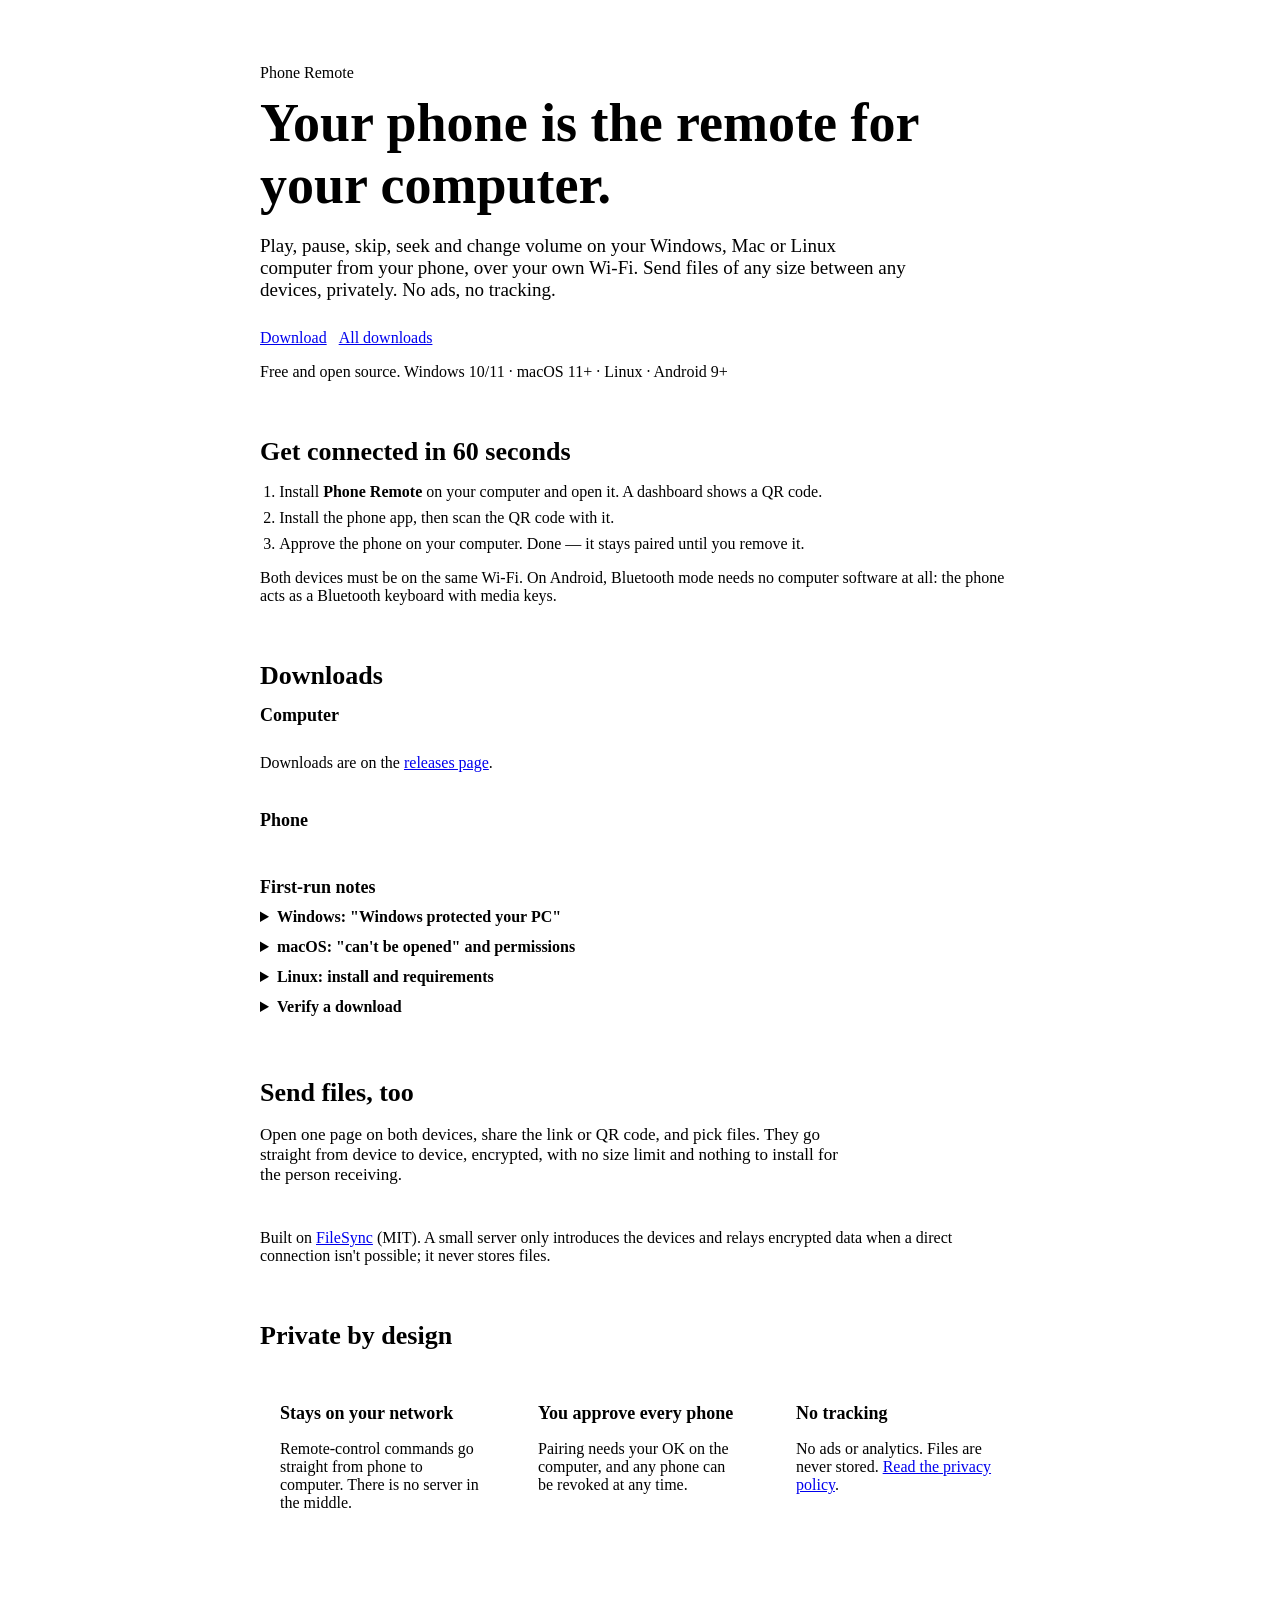
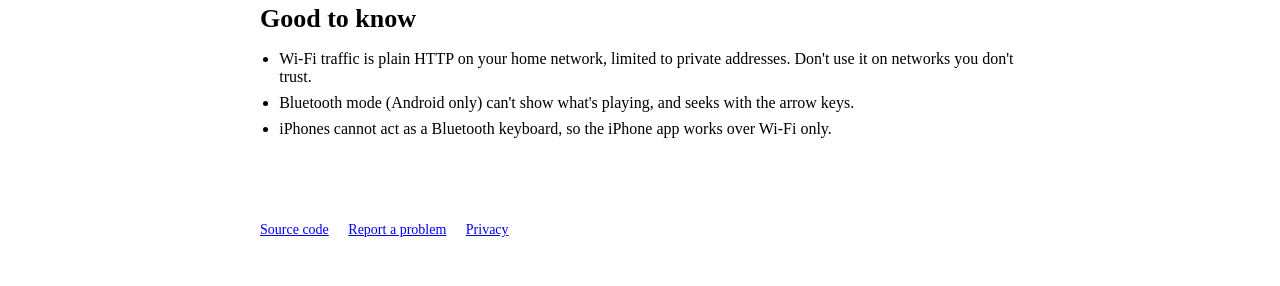
==== site/index.html @ 52cab926 "Cross-platform packaging and downloads: Linux .deb/tarball, macOS dmg, CI matrix, latest.json, OS-aw" ====
<!doctype html>
<html lang="en">
<head>
<meta charset="utf-8">
<meta name="viewport" content="width=device-width,initial-scale=1">
<title>Phone Remote — control your computer's media from your phone</title>
<meta name="description" content="Control your Windows, Mac or Linux computer's media from your phone over your own Wi-Fi, and send files of any size between devices. No account required, no tracking.">
<link rel="stylesheet" href="base.css">
<style>
  main { max-width: 760px; margin: 0 auto; padding: 56px 20px 40px; }
  h1 { font-size: clamp(34px, 7vw, 54px); margin: 10px 0 16px; }
  .lede { font-size: 19px; color: var(--ink-dim); max-width: 34em; }
  .cta { display: flex; flex-wrap: wrap; gap: 12px; margin: 28px 0 8px; }
  section { margin-top: 56px; }
  h2 { font-size: 26px; margin-bottom: 14px; }
  ol, ul { padding-left: 1.2em; } li { margin: 8px 0; }
  .card { background: var(--surface); border: 1px solid var(--line); border-radius: 16px; padding: 20px; }
  .grid { display: grid; gap: 14px; grid-template-columns: repeat(auto-fit, minmax(220px, 1fr)); }
  .grid h3 { font-size: 18px; margin-bottom: 6px; }
  footer { border-top: 1px solid var(--line); margin-top: 64px; padding-top: 20px; font-size: 14px; }
  footer a { margin-right: 16px; }
  /* downloads */
  .dl-list { display: grid; gap: 10px; margin-top: 12px; }
  .dl-row { display: flex; flex-wrap: wrap; align-items: center; gap: 8px 14px; background: var(--surface); border: 1px solid var(--line); border-radius: 14px; padding: 12px 16px; }
  .dl-row .what { flex: 1 1 220px; min-width: 0; }
  .dl-row b { display: block; }
  .dl-row .meta { font-size: 13px; color: var(--ink-dim); overflow-wrap: anywhere; }
  .dl-row .btn { padding: 9px 16px; font-size: 15px; }
  .dl-row[data-mine] { border-color: var(--accent); }
  .badges { display: flex; flex-wrap: wrap; gap: 10px; margin: 12px 0 0; }
  .note summary { cursor: pointer; font-weight: 650; padding: 6px 0; }
  .note p { margin: 4px 0 10px; color: var(--ink-dim); }
  code { font-size: .92em; background: var(--surface-2); padding: 1px 6px; border-radius: 6px; overflow-wrap: anywhere; }
  .sums { font-size: 13px; color: var(--ink-dim); }
</style>
</head>
<body>
<main>
  <div class="kicker">Phone Remote</div>
  <h1>Your phone is the remote for your computer.</h1>
  <p class="lede">Play, pause, skip, seek and change volume on your Windows, Mac or Linux computer from your phone, over your own Wi-Fi. Send files of any size between any devices, privately. No ads, no tracking.</p>
  <div class="cta">
    <a class="btn primary" id="dl-main" href="#downloads">Download</a>
    <a class="btn" href="#downloads">All downloads</a>
  </div>
  <p class="dim" id="dl-sub">Free and open source. Windows 10/11 · macOS 11+ · Linux · Android 9+</p>

  <section>
    <h2>Get connected in 60 seconds</h2>
    <ol>
      <li>Install <b>Phone Remote</b> on your computer and open it. A dashboard shows a QR code.</li>
      <li>Install the phone app, then scan the QR code with it.</li>
      <li>Approve the phone on your computer. Done — it stays paired until you remove it.</li>
    </ol>
    <p class="dim">Both devices must be on the same Wi-Fi. On Android, Bluetooth mode needs no computer software at all: the phone acts as a Bluetooth keyboard with media keys.</p>
  </section>

  <section id="downloads">
    <h2>Downloads</h2>
    <h3 style="font-size:18px;margin:0 0 4px">Computer</h3>
    <div class="dl-list" id="dl-desktop"><p class="dim" id="dl-loading">Loading the latest version…</p></div>
    <h3 style="font-size:18px;margin:22px 0 4px">Phone</h3>
    <div class="badges">
      <a class="btn" id="get-appstore" href="__APP_STORE_URL__" hidden>Download on the App Store</a>
      <a class="btn" id="get-play" href="__PLAY_STORE_URL__" hidden>Get it on Google Play</a>
    </div>
    <div class="dl-list" id="dl-phone"></div>
    <p class="sums" id="dl-foot"></p>

    <h3 style="font-size:18px;margin:22px 0 4px">First-run notes</h3>
    <details class="note"><summary>Windows: "Windows protected your PC"</summary><p>The installer is not yet signed by a known publisher, so SmartScreen warns. Choose <b>More info → Run anyway</b>. When it asks, allow access on <b>Private networks</b> so your phone can reach the PC.</p></details>
    <details class="note"><summary>macOS: "can't be opened" and permissions</summary><p>Open the <code>.dmg</code> and drag Phone Remote to Applications. If macOS says it cannot verify the app, right-click it and choose <b>Open</b> once. Then allow <b>Accessibility</b> (System Settings → Privacy &amp; Security) so the phone can use the media keys, mouse and keyboard, and allow <b>Local Network</b> when asked. Song title and progress are not available on macOS; play, pause, skip and volume work.</p></details>
    <details class="note"><summary>Linux: install and requirements</summary><p>Debian and Ubuntu: <code>sudo apt install ./phone-remote_*.deb</code>. Other distributions: unpack the <code>.tar.gz</code> and run <code>./install.sh</code>. Then open <b>Phone Remote</b> from your applications menu, or run <code>phone-remote open</code>. Players that support MPRIS (Spotify, VLC, Firefox, Chromium, Rhythmbox, mpv with the MPRIS script) show title and progress. Mouse and keyboard control needs an X11 session (XWayland also works); a Wayland-only desktop may block it. Volume uses PipeWire (<code>wpctl</code>) or PulseAudio (<code>pactl</code>).</p></details>
    <details class="note"><summary>Verify a download</summary><p>Every release lists SHA-256 checksums (<code>SHA256SUMS</code>). Compare with <code>sha256sum file</code> (Linux), <code>shasum -a 256 file</code> (macOS) or <code>certutil -hashfile file SHA256</code> (Windows).</p></details>
  </section>

  <section id="files">
    <h2>Send files, too</h2>
    <p class="lede" style="font-size:17px">Open one page on both devices, share the link or QR code, and pick files. They go straight from device to device, encrypted, with no size limit and nothing to install for the person receiving.</p>
    <div class="cta"><a class="btn primary" id="open-files" href="__FILES_URL__" hidden>Open Send files</a></div>
    <p class="dim">Built on <a href="https://github.com/polius/filesync">FileSync</a> (MIT). A small server only introduces the devices and relays encrypted data when a direct connection isn't possible; it never stores files.</p>
  </section>

  <section>
    <h2>Private by design</h2>
    <div class="grid">
      <div class="card"><h3>Stays on your network</h3><p class="dim">Remote-control commands go straight from phone to computer. There is no server in the middle.</p></div>
      <div class="card"><h3>You approve every phone</h3><p class="dim">Pairing needs your OK on the computer, and any phone can be revoked at any time.</p></div>
      <div class="card"><h3>No tracking</h3><p class="dim">No ads or analytics. Files are never stored. <a href="privacy.html">Read the privacy policy</a>.</p></div>
    </div>
  </section>

  <section>
    <h2>Good to know</h2>
    <ul>
      <li>Wi-Fi traffic is plain HTTP on your home network, limited to private addresses. Don't use it on networks you don't trust.</li>
      <li>Bluetooth mode (Android only) can't show what's playing, and seeks with the arrow keys.</li>
      <li>iPhones cannot act as a Bluetooth keyboard, so the iPhone app works over Wi-Fi only.</li>
    </ul>
  </section>

  <footer class="dim">
    <a href="https://github.com/malinanu/phonetodesktop">Source code</a>
    <a href="https://github.com/malinanu/phonetodesktop/issues">Report a problem</a>
    <a href="privacy.html">Privacy</a>
  </footer>
</main>
<script>
(function () {
  "use strict";
  var RELEASES = "https://github.com/malinanu/phonetodesktop/releases/latest";

  // ---- store buttons: the links are filled in when the site is built; show only real https links ----
  ["open-files", "get-appstore", "get-play"].forEach(function (id) {
    var a = document.getElementById(id);
    if (a && /^https:\/\//.test(a.getAttribute("href"))) a.hidden = false;
  });

  // ---- which computer / phone is this? ----
  function detect() {
    var ua = navigator.userAgent || "";
    var uaPlatform = (navigator.userAgentData && navigator.userAgentData.platform) || navigator.platform || "";
    var os = "other";
    if (/android/i.test(ua)) os = "android";
    else if (/iPhone|iPad|iPod/i.test(ua) || (/Mac/i.test(uaPlatform) && navigator.maxTouchPoints > 1)) os = "ios";
    else if (/Win/i.test(uaPlatform) || /Windows/i.test(ua)) os = "windows";
    else if (/Mac/i.test(uaPlatform) || /Macintosh/i.test(ua)) os = "macos";
    else if (/Linux|X11|CrOS/i.test(uaPlatform + ua)) os = "linux";
    var arm = /aarch64|arm64|armv8/i.test(ua + uaPlatform);
    return { os: os, arch: arm ? "aarch64" : "x86_64" };
  }
  var me = detect();

  function size(n) { return n >= 1048576 ? (n / 1048576).toFixed(1) + " MB" : Math.max(1, Math.round(n / 1024)) + " KB"; }

  function row(title, sub, a, mine) {
    var d = document.createElement("div"); d.className = "dl-row"; if (mine) d.setAttribute("data-mine", "");
    var w = document.createElement("div"); w.className = "what";
    var b = document.createElement("b"); b.textContent = title;
    var m = document.createElement("span"); m.className = "meta";
    m.textContent = sub + " · " + size(a.size) + " · SHA-256 " + a.sha256.slice(0, 12) + "…";
    w.appendChild(b); w.appendChild(m);
    var l = document.createElement("a"); l.className = "btn" + (mine ? " primary" : ""); l.textContent = "Download"; l.href = a.url;
    l.setAttribute("download", "");
    d.appendChild(w); d.appendChild(l);
    return d;
  }

  var LABEL = {
    "windows/installer": ["Windows", "Installer for Windows 10 and 11 (.exe)"],
    "macos/installer": ["macOS", "Disk image for Apple silicon and Intel (.dmg)"],
    "linux/deb": ["Linux · Debian / Ubuntu", "Package (.deb)"],
    "linux/tarball": ["Linux · other distributions", "Archive with an install script (.tar.gz)"],
    "android/apk": ["Android", "Direct download (.apk); use Google Play when available"]
  };

  function render(m) {
    var desk = document.getElementById("dl-desktop"), phone = document.getElementById("dl-phone");
    desk.textContent = ""; phone.textContent = "";
    var assets = ((m && m.assets) || []).slice().sort(function (a, b) { return (a.arch === "aarch64") - (b.arch === "aarch64"); });
    var order = ["windows/installer", "macos/installer", "linux/deb", "linux/tarball"];
    var best = null;
    order.forEach(function (key) {
      assets.filter(function (a) { return a.platform + "/" + a.kind === key; }).forEach(function (a) {
        var mine = a.platform === me.os && (a.arch === "universal" || a.arch === me.arch) && (a.platform !== "linux" || a.kind === "deb");
        var lab = LABEL[key]; var arch = a.arch === "universal" || a.platform !== "linux" ? "" : " · " + (a.arch === "aarch64" ? "ARM64" : "x86-64");
        if (mine && !best) best = a;
        desk.appendChild(row(lab[0] + arch, lab[1], a, mine));
      });
    });
    assets.filter(function (a) { return a.platform === "android"; }).forEach(function (a) {
      phone.appendChild(row(LABEL["android/apk"][0], LABEL["android/apk"][1], a, me.os === "android"));
    });
    if (!desk.children.length) {
      var p = document.createElement("p"); p.className = "dim";
      p.innerHTML = 'Downloads are on the <a href="' + RELEASES + '">releases page</a>.';
      desk.appendChild(p);
    }
    var main = document.getElementById("dl-main"), sub = document.getElementById("dl-sub");
    if (best) {
      var names = { windows: "Windows", macos: "macOS", linux: "Linux" };
      main.textContent = "Download for " + names[best.platform]; main.href = best.url;
      sub.textContent = "Version " + m.version + " · " + size(best.size) + " · free and open source";
    } else if (me.os === "android" || me.os === "ios") {
      main.textContent = "Get the phone app"; main.href = "#downloads";
      sub.textContent = "Install Phone Remote on your computer too. This page lists every download.";
    }
    if (m && m.version) document.getElementById("dl-foot").textContent = "Latest version " + m.version + ". Checksums: SHA256SUMS on the release page.";
  }

  fetch("latest.json", { cache: "no-cache" })
    .then(function (r) { return r.ok ? r.json() : null; })
    .then(function (m) { render(m && m.assets ? m : null); })
    .catch(function () { render(null); });
})();
</script>
</body>
</html>
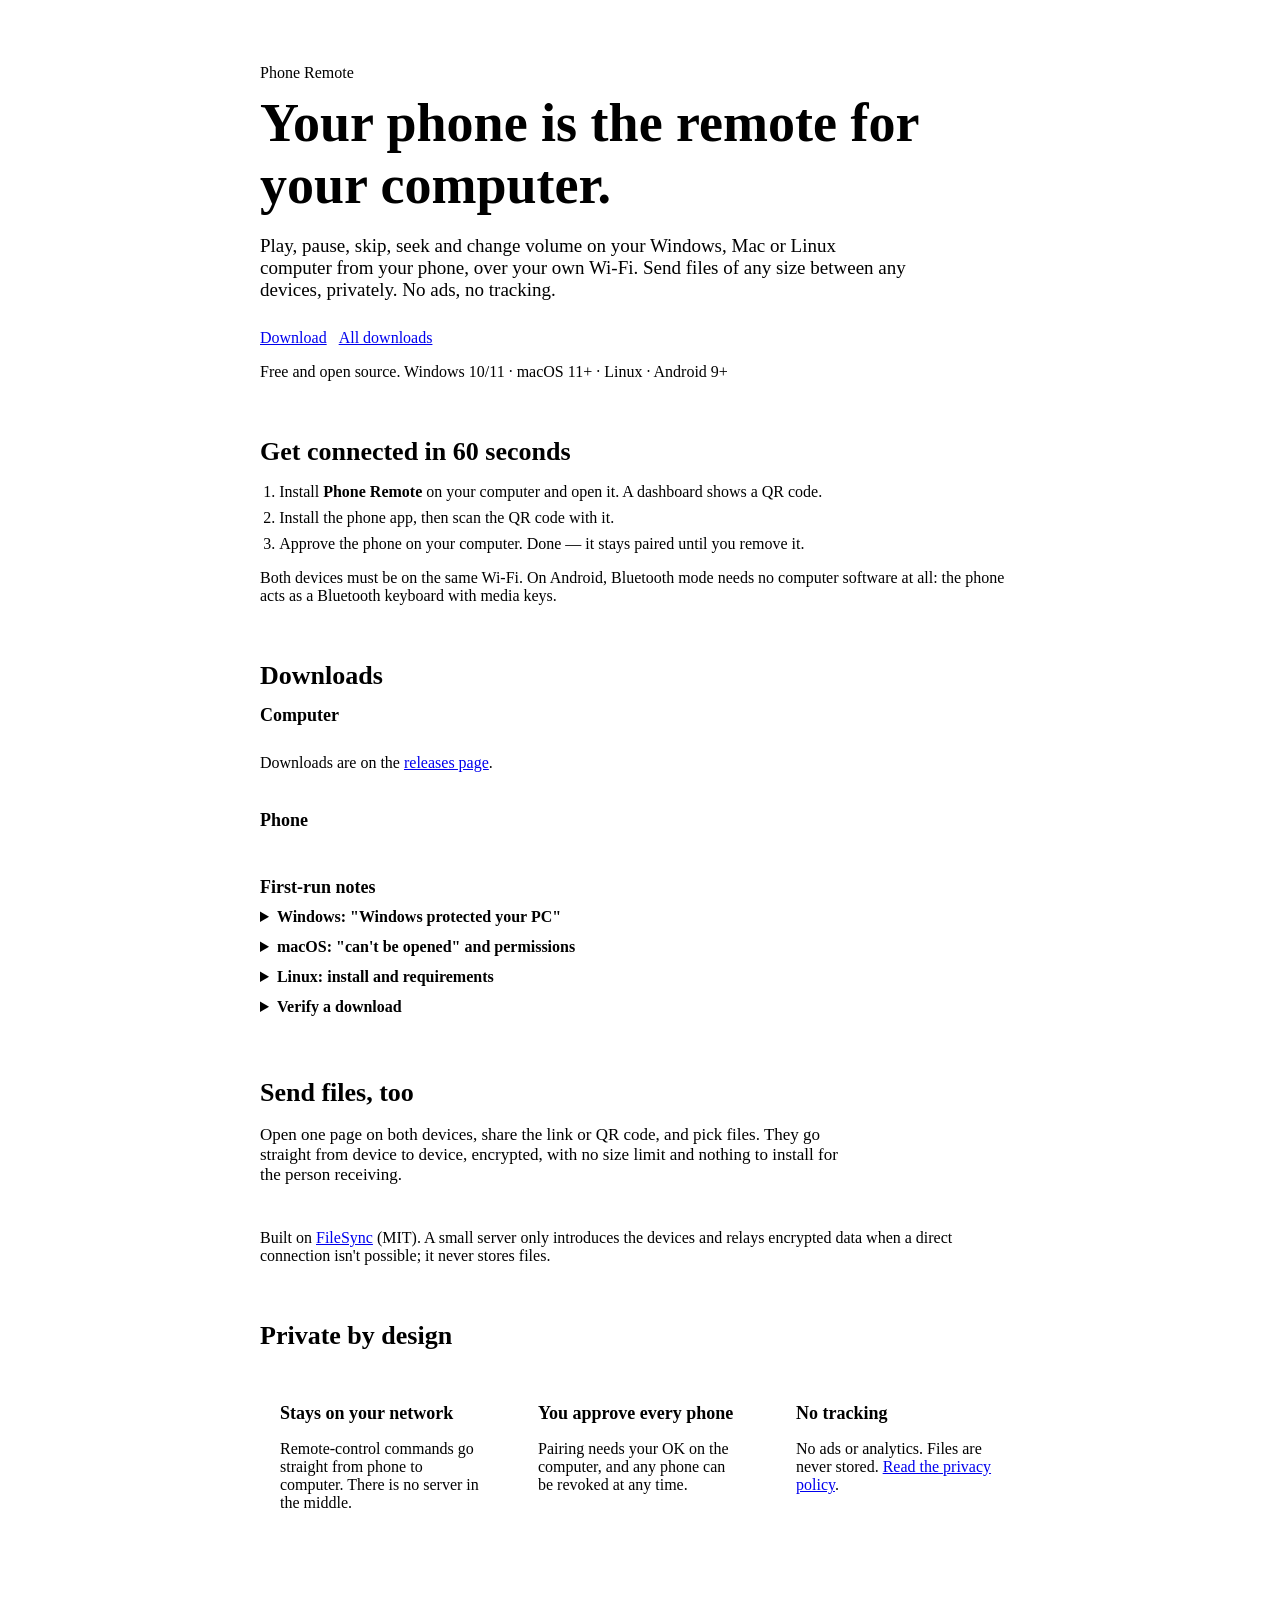
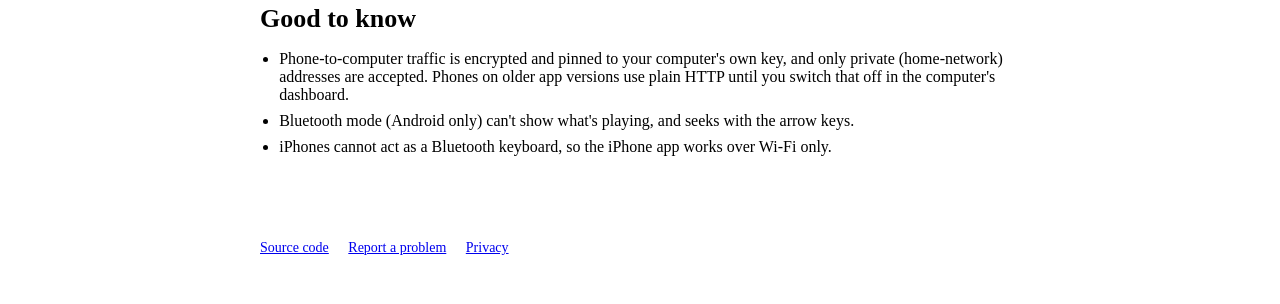
==== commit f6969492: "Pinned HTTPS for the phone connection: per-PC certificate, one-port TLS/plain sniffing, fingerprint " ====
--- a/site/index.html
+++ b/site/index.html
@@ -93,7 +93,7 @@
   <section>
     <h2>Good to know</h2>
     <ul>
-      <li>Wi-Fi traffic is plain HTTP on your home network, limited to private addresses. Don't use it on networks you don't trust.</li>
+      <li>Phone-to-computer traffic is encrypted and pinned to your computer's own key, and only private (home-network) addresses are accepted. Phones on older app versions use plain HTTP until you switch that off in the computer's dashboard.</li>
       <li>Bluetooth mode (Android only) can't show what's playing, and seeks with the arrow keys.</li>
       <li>iPhones cannot act as a Bluetooth keyboard, so the iPhone app works over Wi-Fi only.</li>
     </ul>
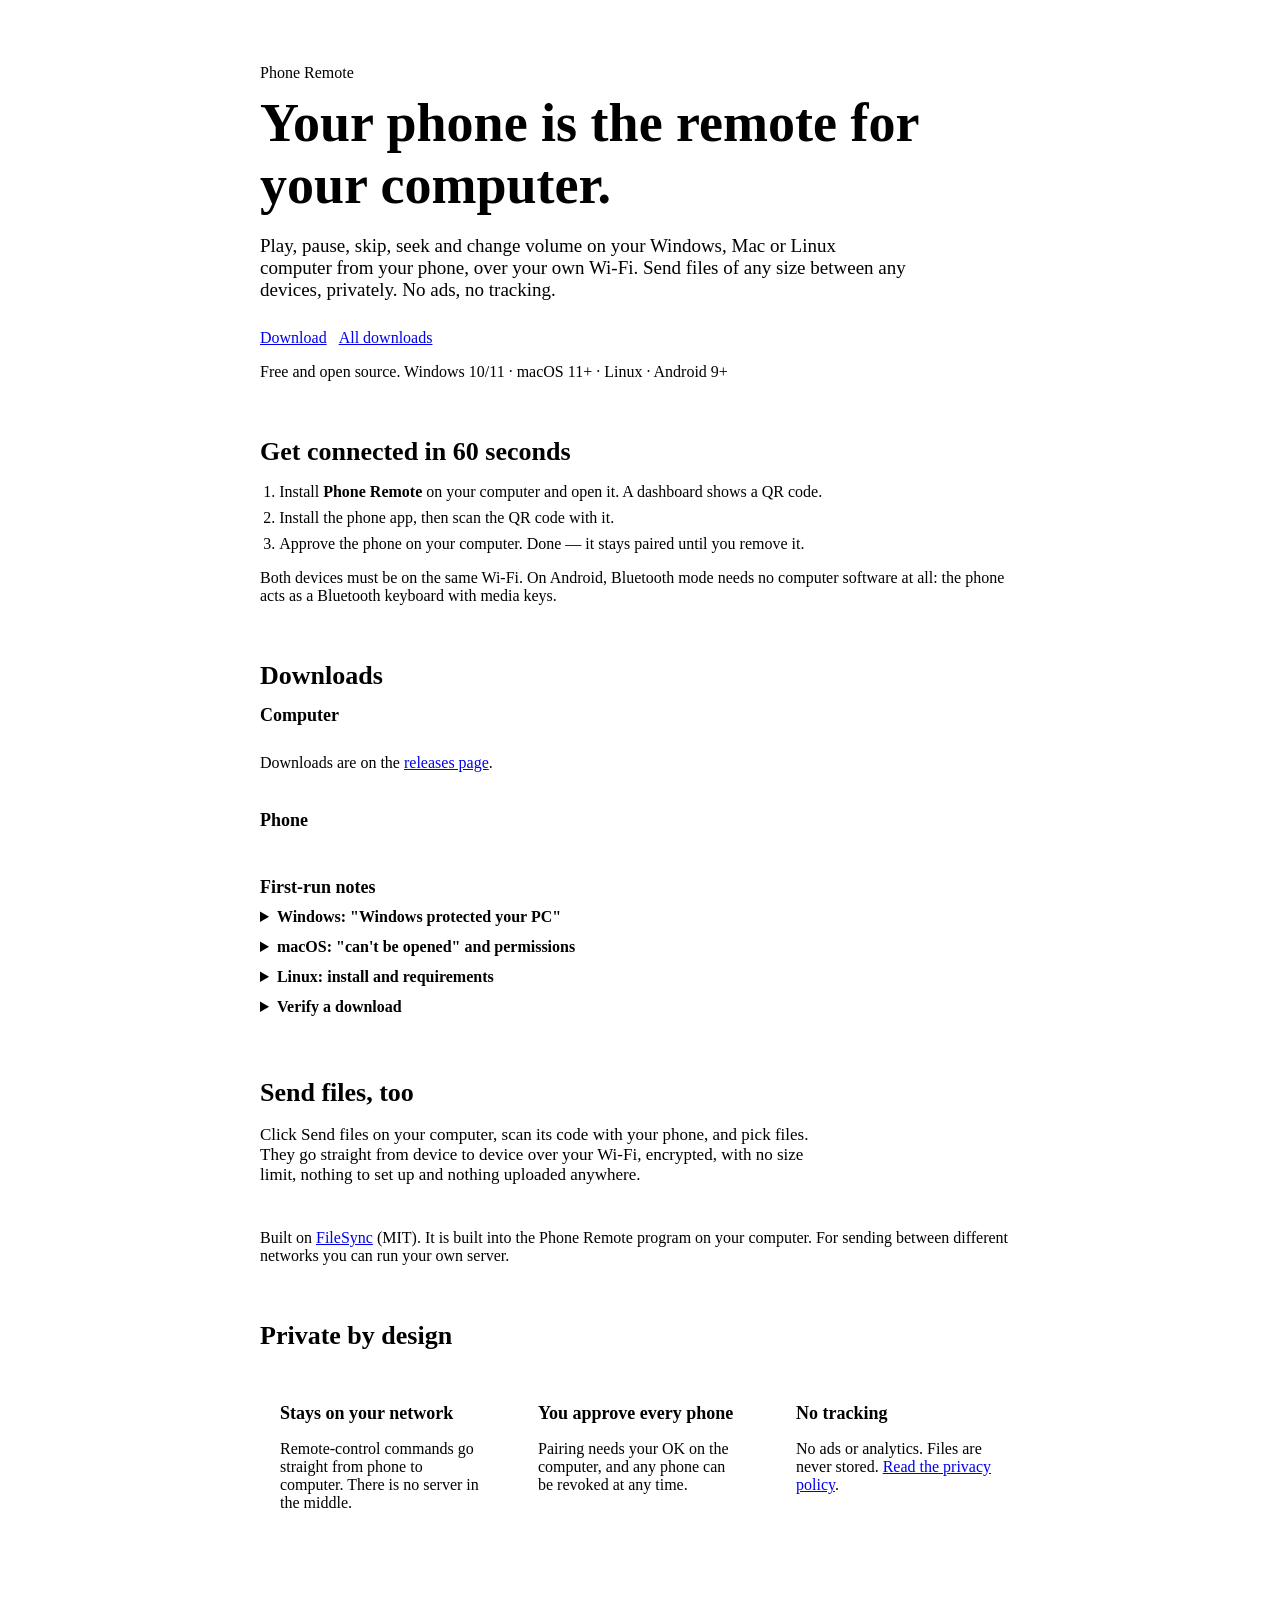
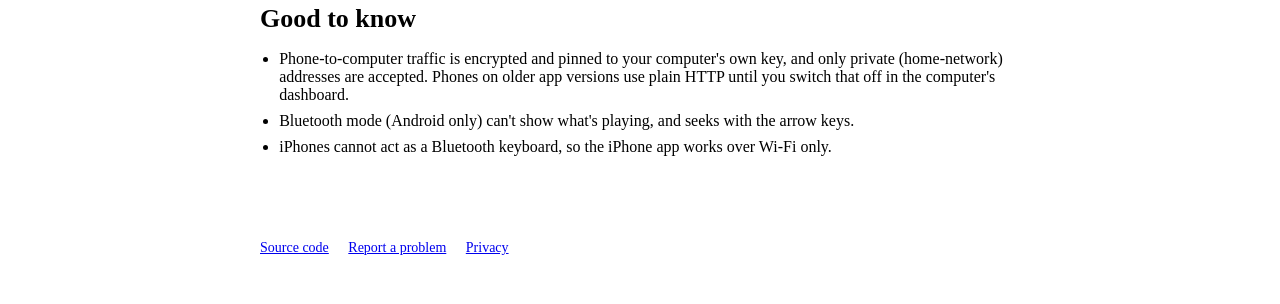
==== commit f2e66ea1: "Send files built in: the PC program serves the FileSync page and signaling on the home network (no s" ====
--- a/site/index.html
+++ b/site/index.html
@@ -76,9 +76,9 @@
 
   <section id="files">
     <h2>Send files, too</h2>
-    <p class="lede" style="font-size:17px">Open one page on both devices, share the link or QR code, and pick files. They go straight from device to device, encrypted, with no size limit and nothing to install for the person receiving.</p>
+    <p class="lede" style="font-size:17px">Click Send files on your computer, scan its code with your phone, and pick files. They go straight from device to device over your Wi-Fi, encrypted, with no size limit, nothing to set up and nothing uploaded anywhere.</p>
     <div class="cta"><a class="btn primary" id="open-files" href="__FILES_URL__" hidden>Open Send files</a></div>
-    <p class="dim">Built on <a href="https://github.com/polius/filesync">FileSync</a> (MIT). A small server only introduces the devices and relays encrypted data when a direct connection isn't possible; it never stores files.</p>
+    <p class="dim">Built on <a href="https://github.com/polius/filesync">FileSync</a> (MIT). It is built into the Phone Remote program on your computer. For sending between different networks you can run your own server.</p>
   </section>
 
   <section>
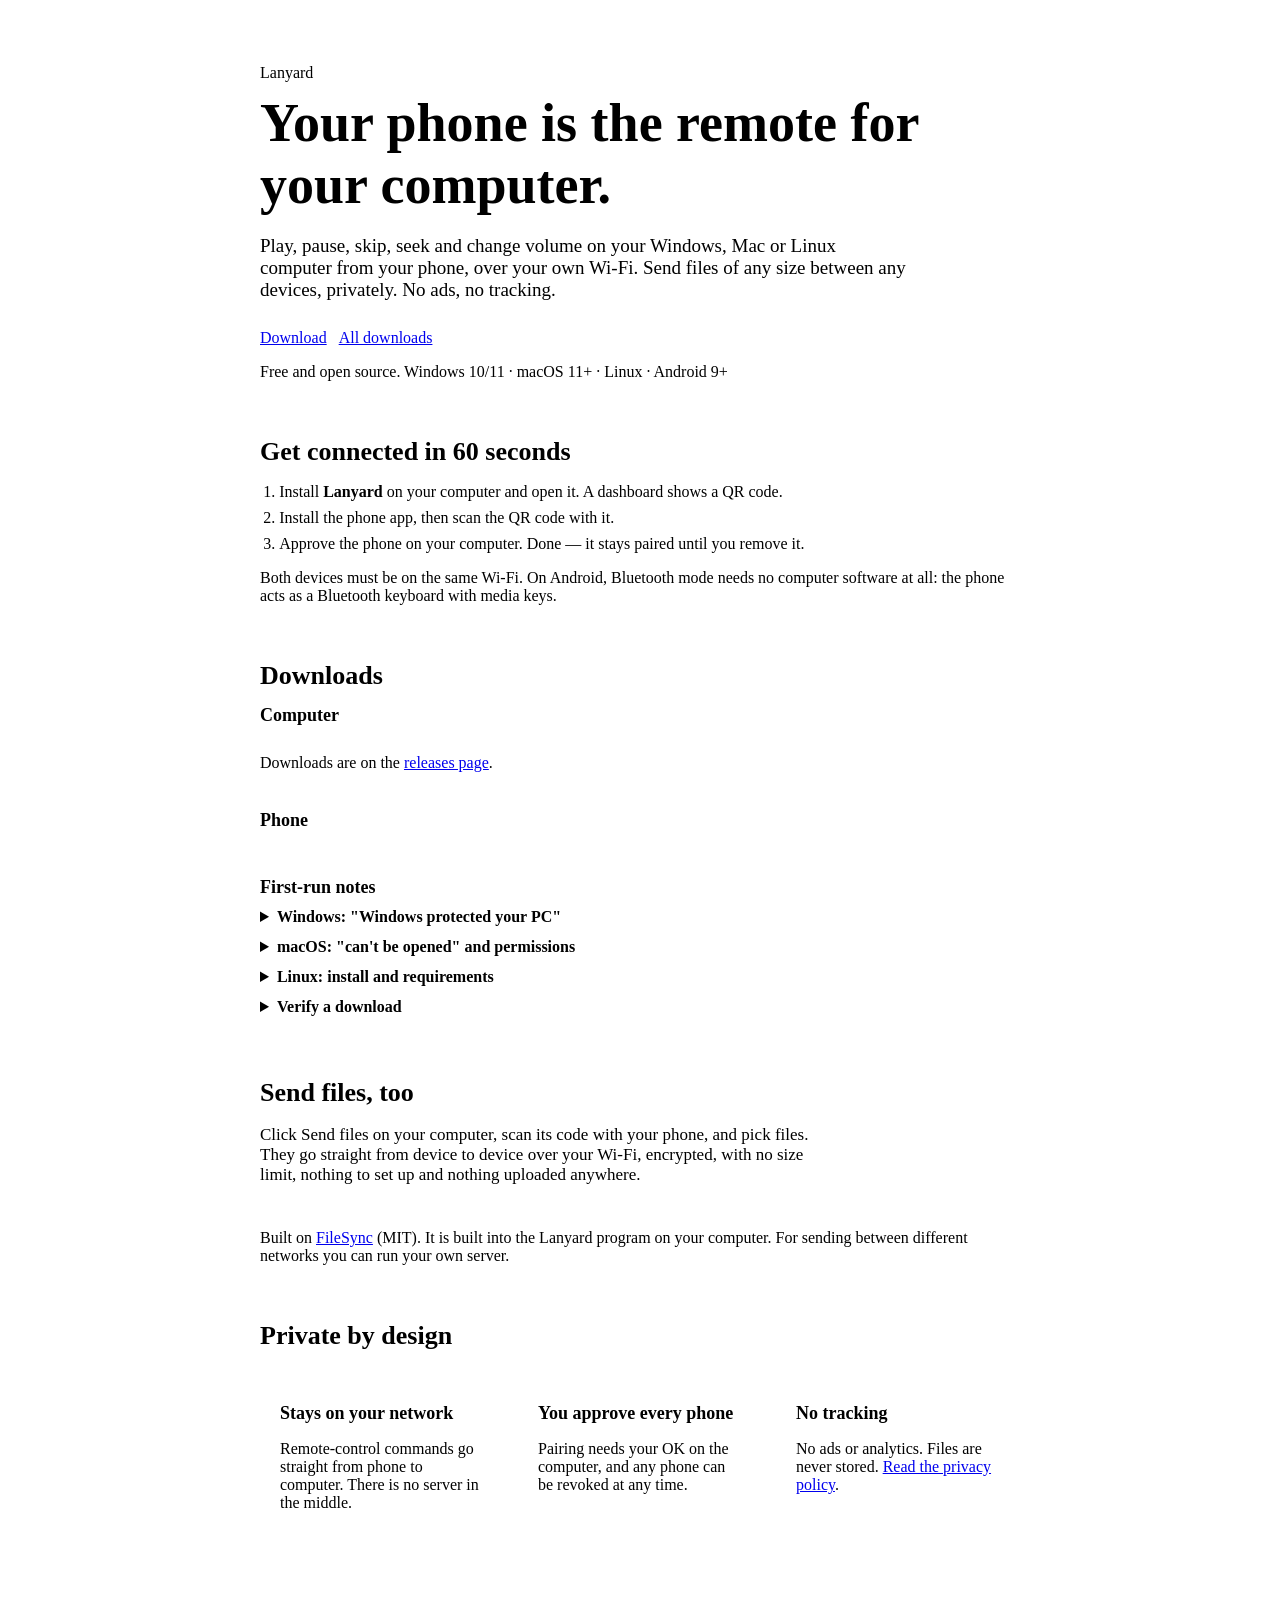
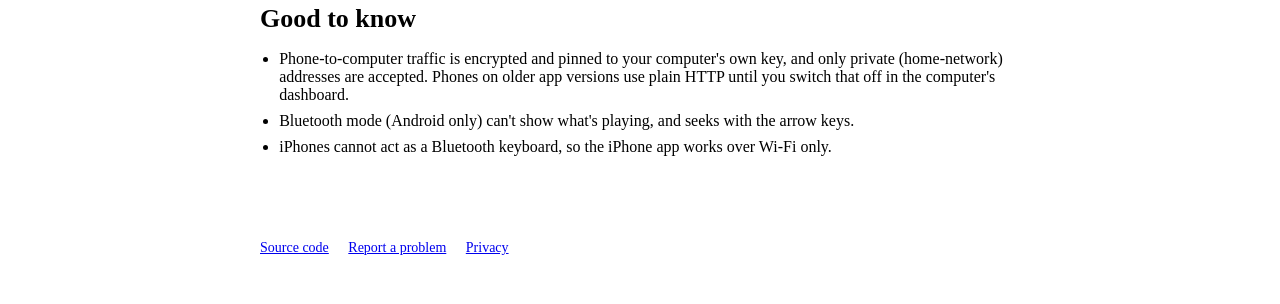
==== commit 0e2c9399: "Name the product Lanyard; new mark and icons for every platform (Android adaptive, iOS, macOS .icns " ====
--- a/site/index.html
+++ b/site/index.html
@@ -3,7 +3,7 @@
 <head>
 <meta charset="utf-8">
 <meta name="viewport" content="width=device-width,initial-scale=1">
-<title>Phone Remote — control your computer's media from your phone</title>
+<title>Lanyard — control your computer's media from your phone</title>
 <meta name="description" content="Control your Windows, Mac or Linux computer's media from your phone over your own Wi-Fi, and send files of any size between devices. No account required, no tracking.">
 <link rel="stylesheet" href="base.css">
 <style>
@@ -36,7 +36,7 @@
 </head>
 <body>
 <main>
-  <div class="kicker">Phone Remote</div>
+  <div class="kicker">Lanyard</div>
   <h1>Your phone is the remote for your computer.</h1>
   <p class="lede">Play, pause, skip, seek and change volume on your Windows, Mac or Linux computer from your phone, over your own Wi-Fi. Send files of any size between any devices, privately. No ads, no tracking.</p>
   <div class="cta">
@@ -48,7 +48,7 @@
   <section>
     <h2>Get connected in 60 seconds</h2>
     <ol>
-      <li>Install <b>Phone Remote</b> on your computer and open it. A dashboard shows a QR code.</li>
+      <li>Install <b>Lanyard</b> on your computer and open it. A dashboard shows a QR code.</li>
       <li>Install the phone app, then scan the QR code with it.</li>
       <li>Approve the phone on your computer. Done — it stays paired until you remove it.</li>
     </ol>
@@ -69,8 +69,8 @@
 
     <h3 style="font-size:18px;margin:22px 0 4px">First-run notes</h3>
     <details class="note"><summary>Windows: "Windows protected your PC"</summary><p>The installer is not yet signed by a known publisher, so SmartScreen warns. Choose <b>More info → Run anyway</b>. When it asks, allow access on <b>Private networks</b> so your phone can reach the PC.</p></details>
-    <details class="note"><summary>macOS: "can't be opened" and permissions</summary><p>Open the <code>.dmg</code> and drag Phone Remote to Applications. If macOS says it cannot verify the app, right-click it and choose <b>Open</b> once. Then allow <b>Accessibility</b> (System Settings → Privacy &amp; Security) so the phone can use the media keys, mouse and keyboard, and allow <b>Local Network</b> when asked. Song title and progress are not available on macOS; play, pause, skip and volume work.</p></details>
-    <details class="note"><summary>Linux: install and requirements</summary><p>Debian and Ubuntu: <code>sudo apt install ./phone-remote_*.deb</code>. Other distributions: unpack the <code>.tar.gz</code> and run <code>./install.sh</code>. Then open <b>Phone Remote</b> from your applications menu, or run <code>phone-remote open</code>. Players that support MPRIS (Spotify, VLC, Firefox, Chromium, Rhythmbox, mpv with the MPRIS script) show title and progress. Mouse and keyboard control needs an X11 session (XWayland also works); a Wayland-only desktop may block it. Volume uses PipeWire (<code>wpctl</code>) or PulseAudio (<code>pactl</code>).</p></details>
+    <details class="note"><summary>macOS: "can't be opened" and permissions</summary><p>Open the <code>.dmg</code> and drag Lanyard to Applications. If macOS says it cannot verify the app, right-click it and choose <b>Open</b> once. Then allow <b>Accessibility</b> (System Settings → Privacy &amp; Security) so the phone can use the media keys, mouse and keyboard, and allow <b>Local Network</b> when asked. Song title and progress are not available on macOS; play, pause, skip and volume work.</p></details>
+    <details class="note"><summary>Linux: install and requirements</summary><p>Debian and Ubuntu: <code>sudo apt install ./phone-remote_*.deb</code>. Other distributions: unpack the <code>.tar.gz</code> and run <code>./install.sh</code>. Then open <b>Lanyard</b> from your applications menu, or run <code>phone-remote open</code>. Players that support MPRIS (Spotify, VLC, Firefox, Chromium, Rhythmbox, mpv with the MPRIS script) show title and progress. Mouse and keyboard control needs an X11 session (XWayland also works); a Wayland-only desktop may block it. Volume uses PipeWire (<code>wpctl</code>) or PulseAudio (<code>pactl</code>).</p></details>
     <details class="note"><summary>Verify a download</summary><p>Every release lists SHA-256 checksums (<code>SHA256SUMS</code>). Compare with <code>sha256sum file</code> (Linux), <code>shasum -a 256 file</code> (macOS) or <code>certutil -hashfile file SHA256</code> (Windows).</p></details>
   </section>
 
@@ -78,7 +78,7 @@
     <h2>Send files, too</h2>
     <p class="lede" style="font-size:17px">Click Send files on your computer, scan its code with your phone, and pick files. They go straight from device to device over your Wi-Fi, encrypted, with no size limit, nothing to set up and nothing uploaded anywhere.</p>
     <div class="cta"><a class="btn primary" id="open-files" href="__FILES_URL__" hidden>Open Send files</a></div>
-    <p class="dim">Built on <a href="https://github.com/polius/filesync">FileSync</a> (MIT). It is built into the Phone Remote program on your computer. For sending between different networks you can run your own server.</p>
+    <p class="dim">Built on <a href="https://github.com/polius/filesync">FileSync</a> (MIT). It is built into the Lanyard program on your computer. For sending between different networks you can run your own server.</p>
   </section>
 
   <section>
@@ -183,7 +183,7 @@
       sub.textContent = "Version " + m.version + " · " + size(best.size) + " · free and open source";
     } else if (me.os === "android" || me.os === "ios") {
       main.textContent = "Get the phone app"; main.href = "#downloads";
-      sub.textContent = "Install Phone Remote on your computer too. This page lists every download.";
+      sub.textContent = "Install Lanyard on your computer too. This page lists every download.";
     }
     if (m && m.version) document.getElementById("dl-foot").textContent = "Latest version " + m.version + ". Checksums: SHA256SUMS on the release page.";
   }
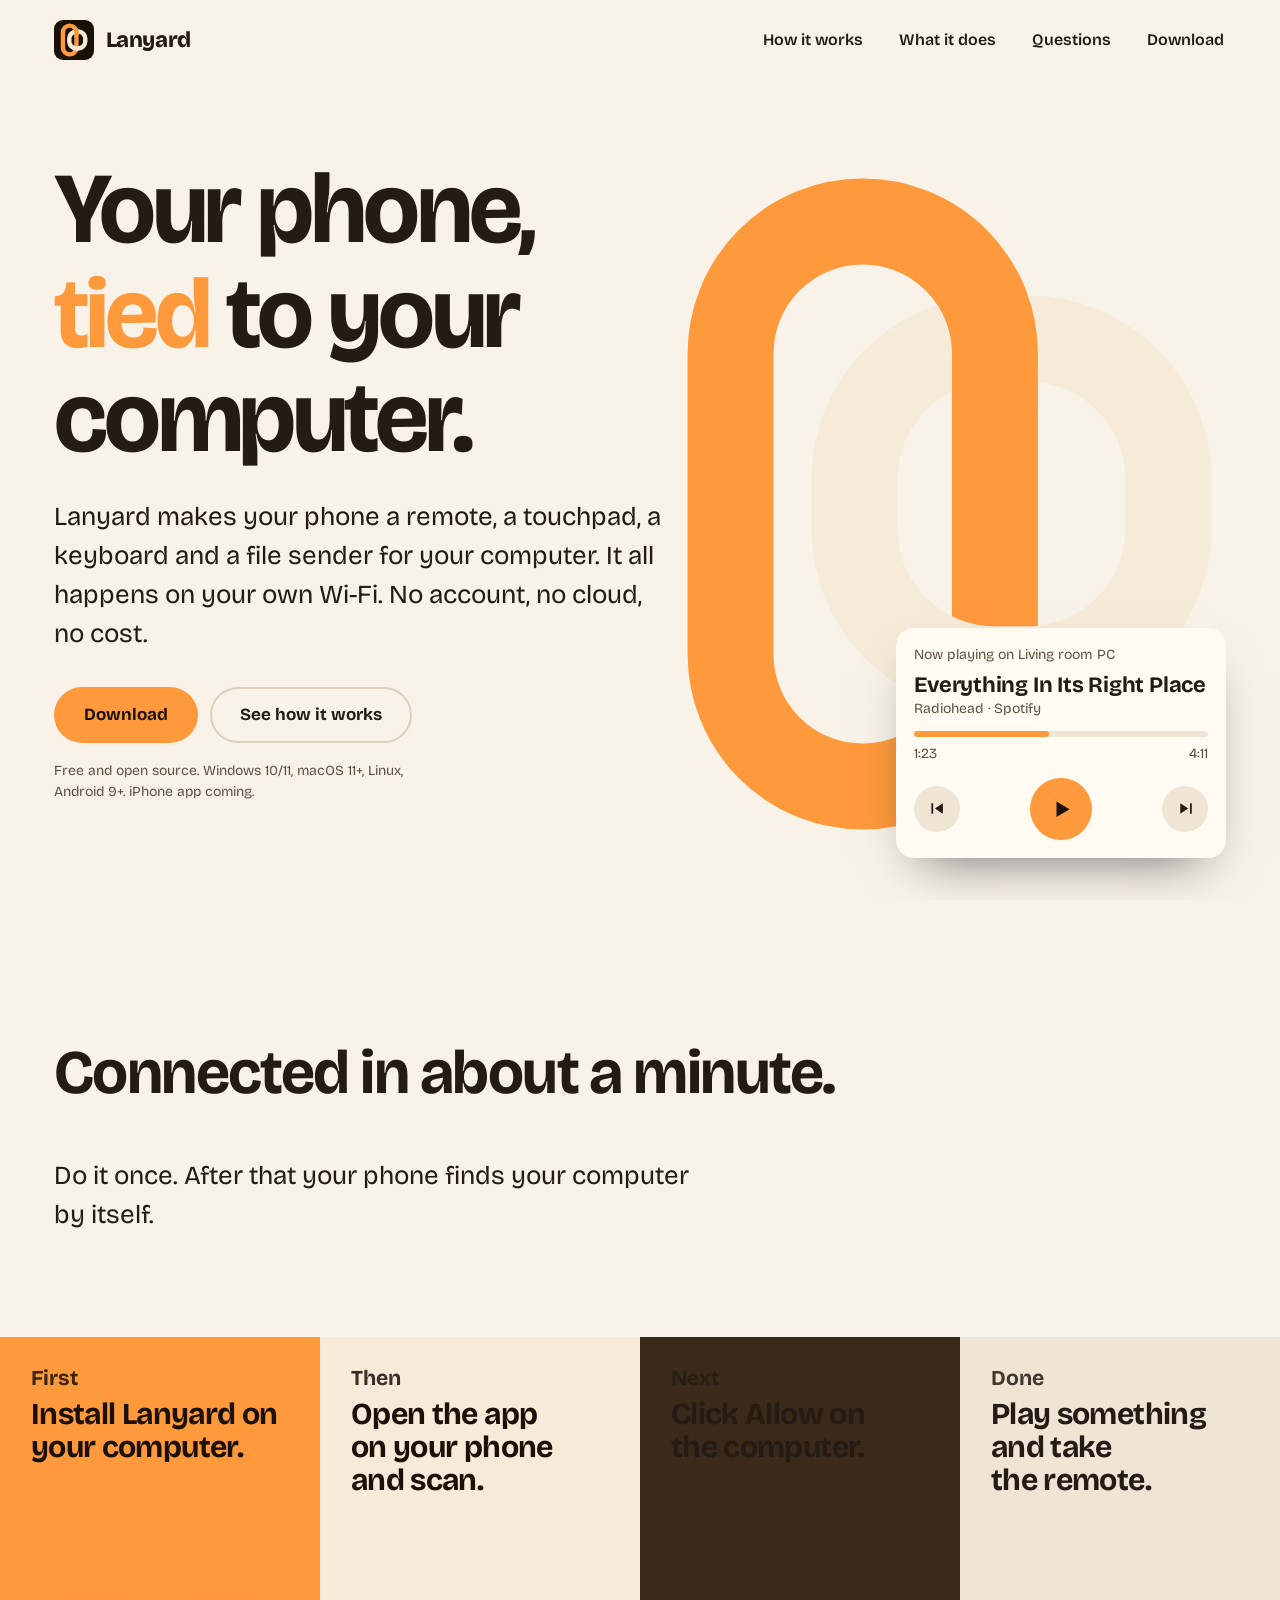
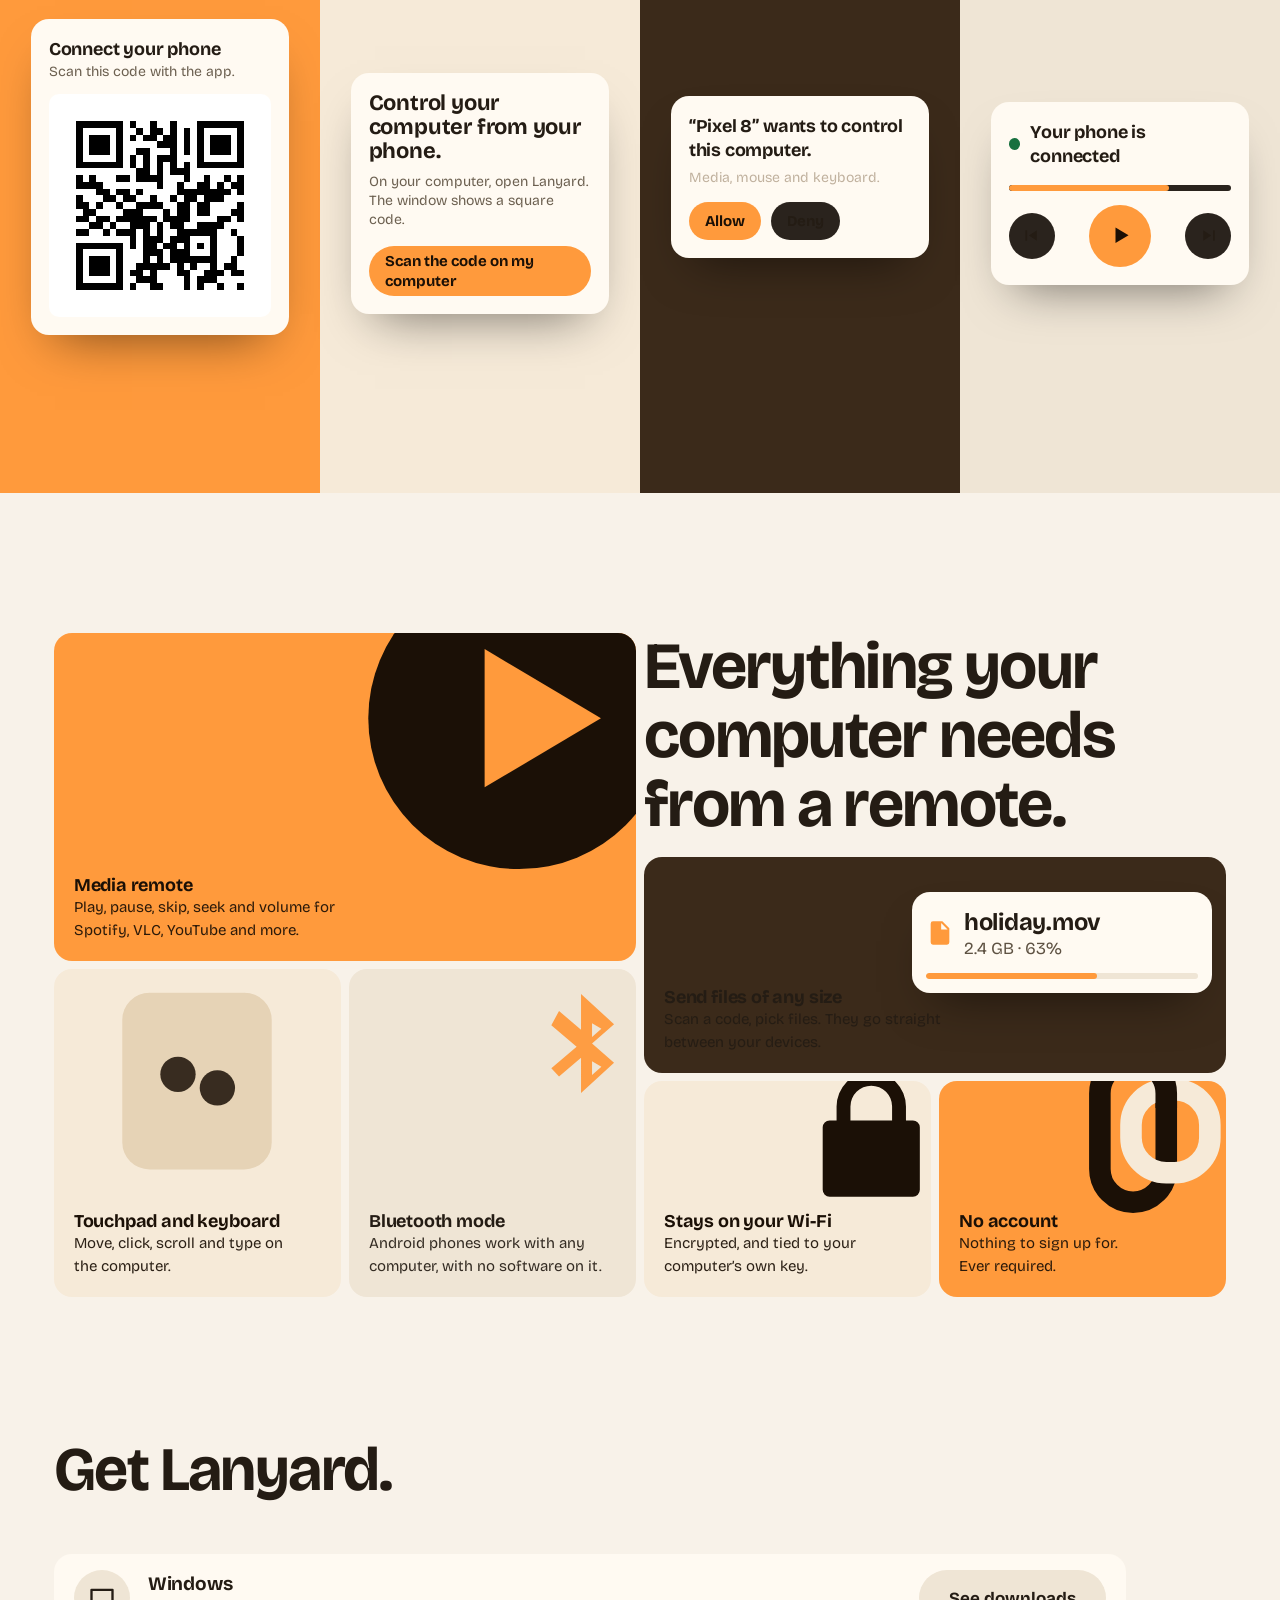
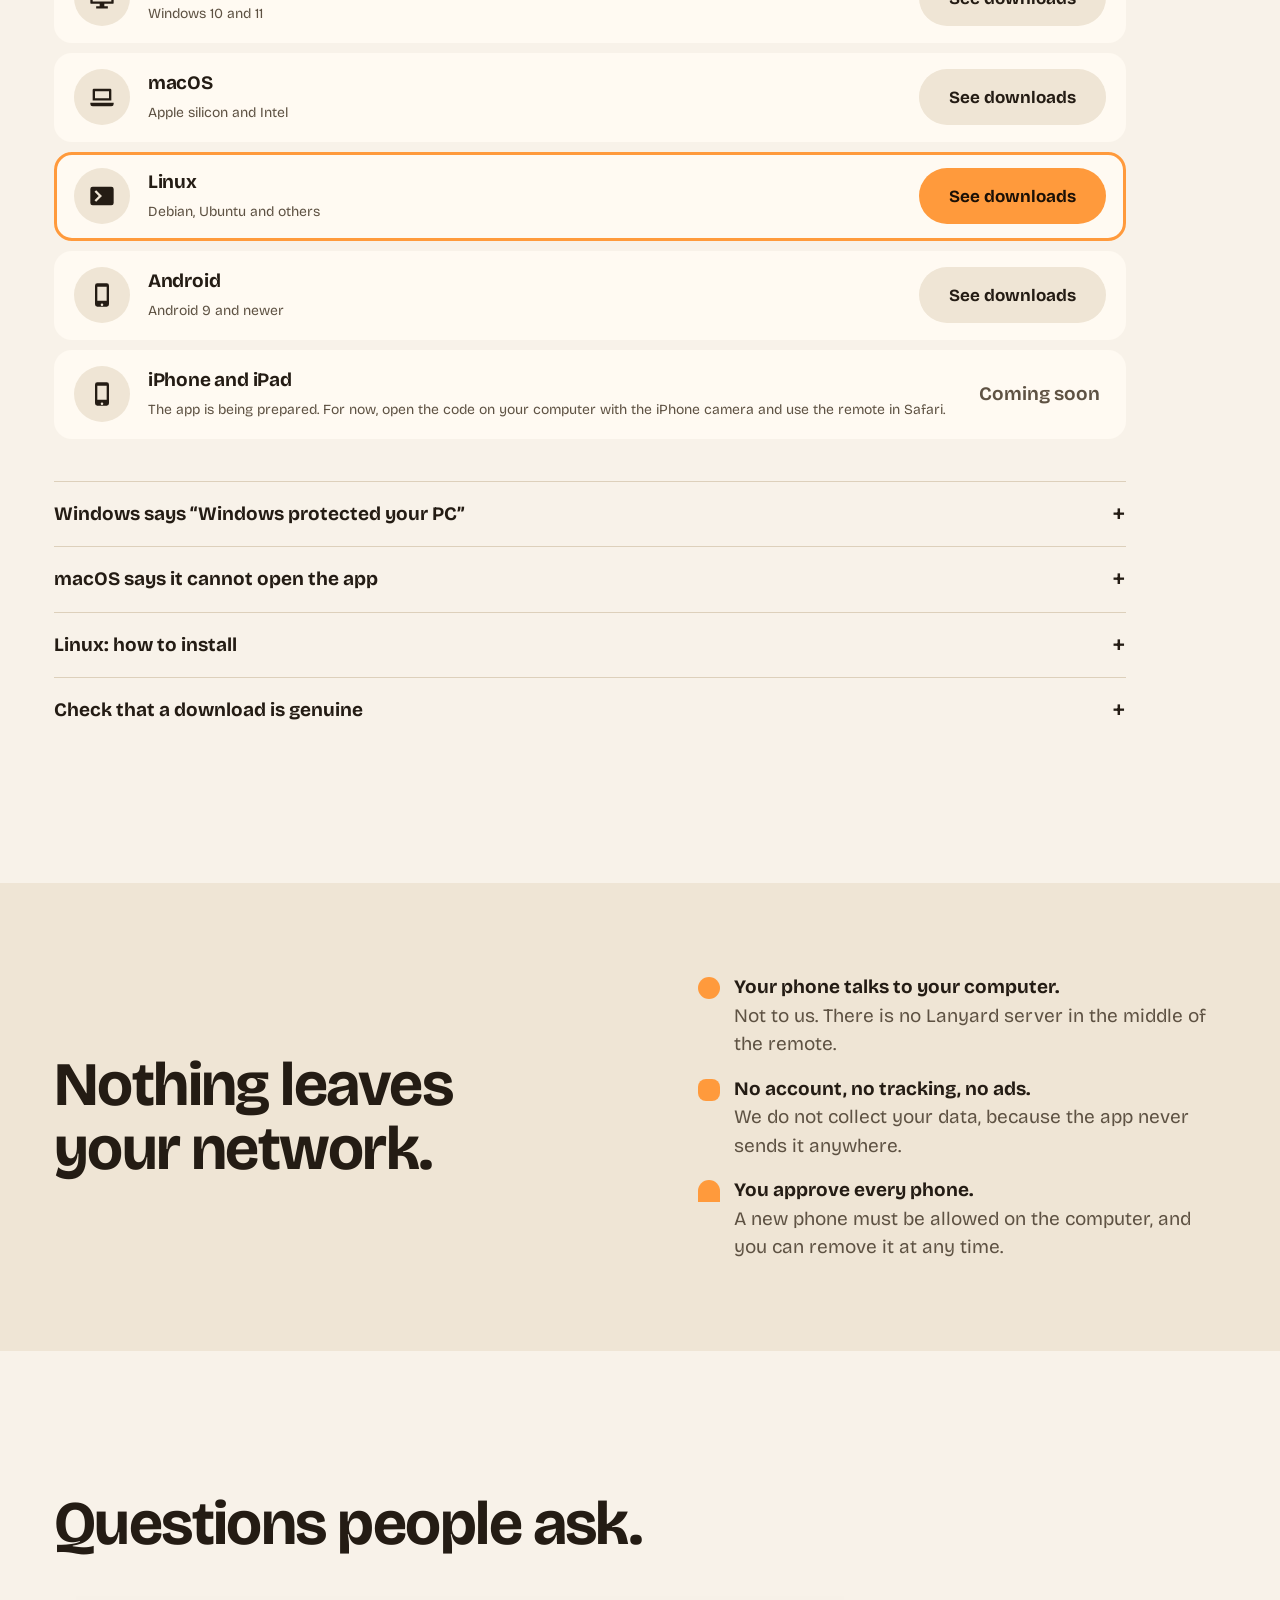
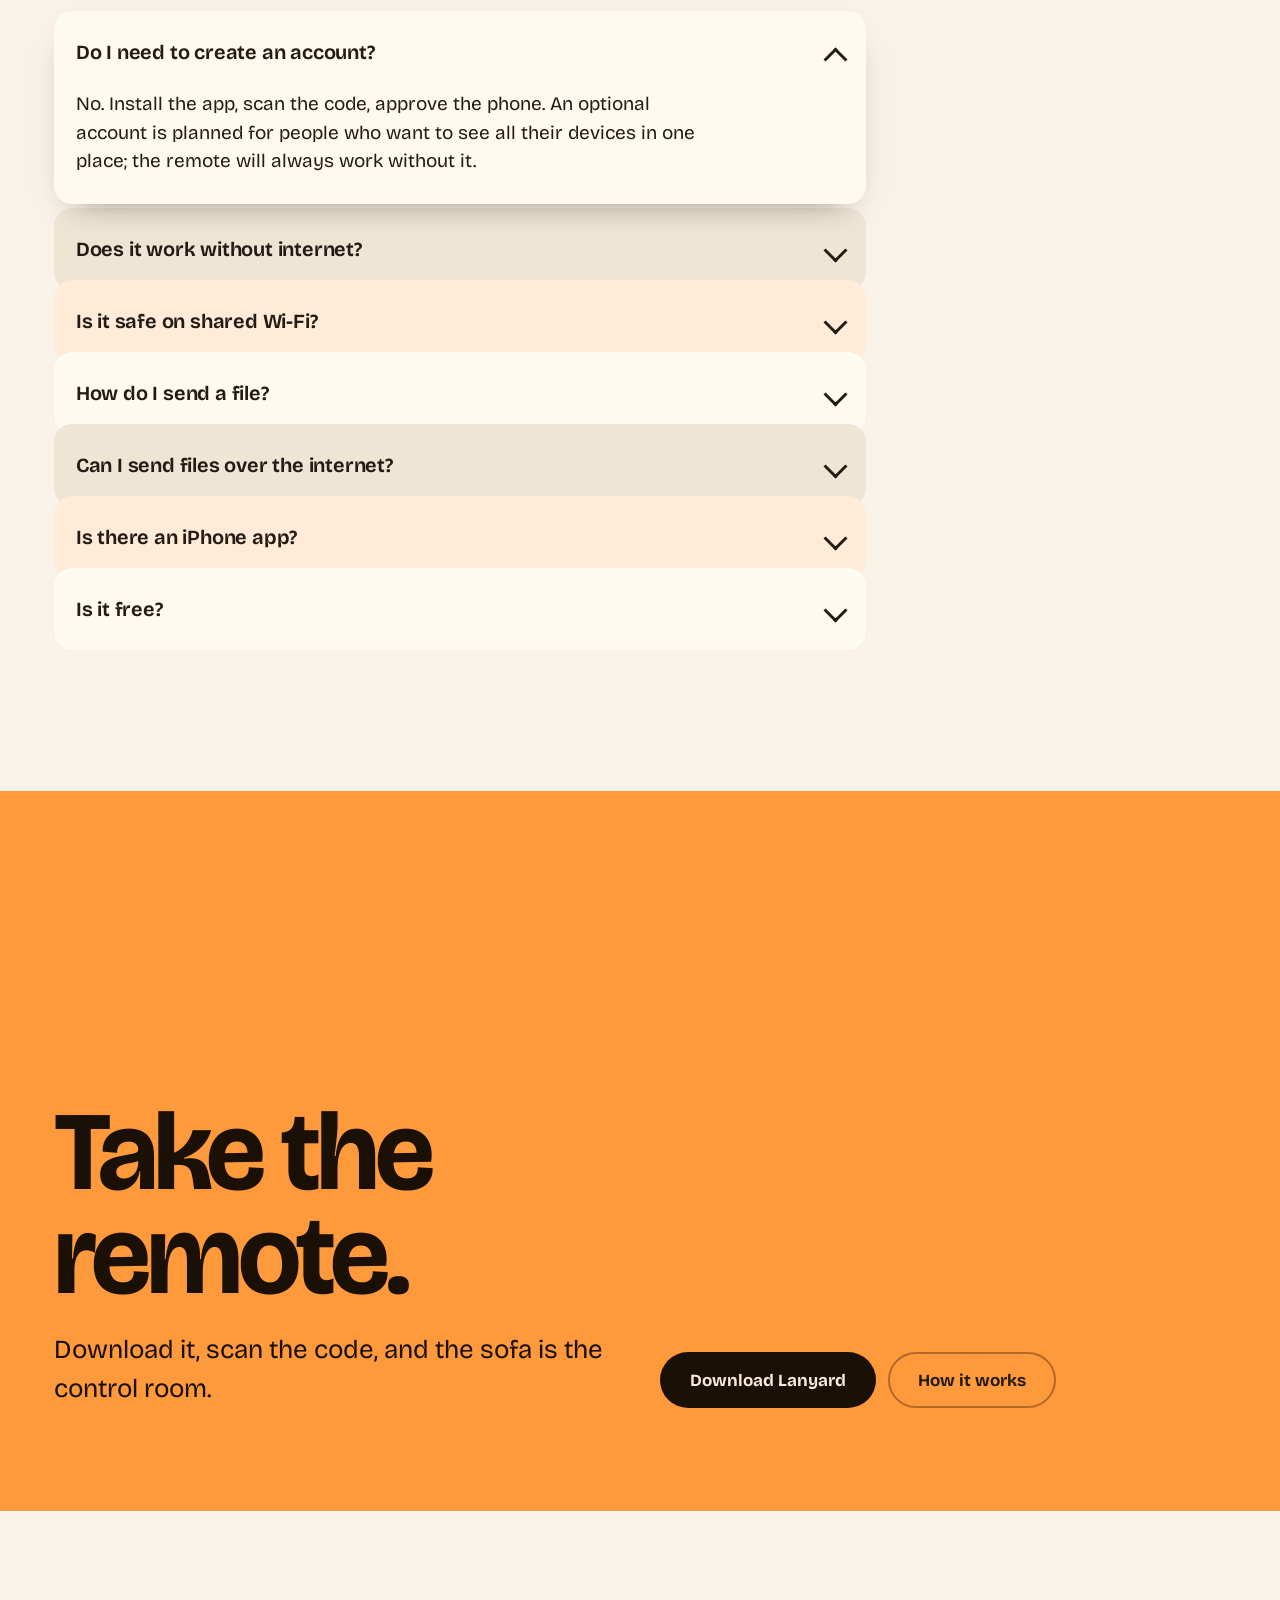
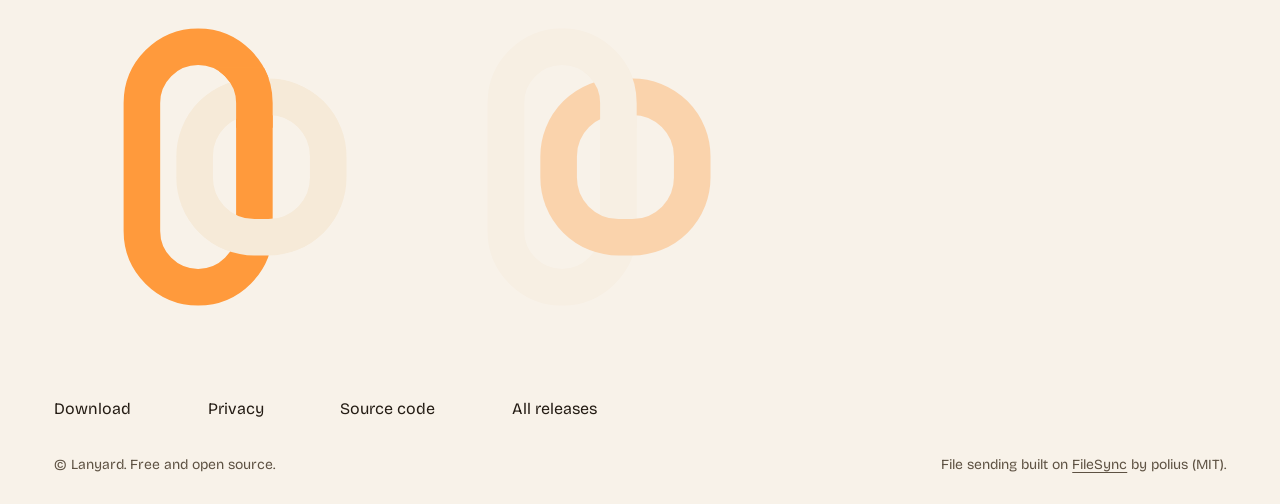
==== commit 3fb89f78: "Website for Lanyard (hero motif, how it works, features board, downloads from latest.json, privacy b" ====
--- a/site/index.html
+++ b/site/index.html
@@ -3,196 +3,231 @@
 <head>
 <meta charset="utf-8">
 <meta name="viewport" content="width=device-width,initial-scale=1">
-<title>Lanyard — control your computer's media from your phone</title>
-<meta name="description" content="Control your Windows, Mac or Linux computer's media from your phone over your own Wi-Fi, and send files of any size between devices. No account required, no tracking.">
-<link rel="stylesheet" href="base.css">
-<style>
-  main { max-width: 760px; margin: 0 auto; padding: 56px 20px 40px; }
-  h1 { font-size: clamp(34px, 7vw, 54px); margin: 10px 0 16px; }
-  .lede { font-size: 19px; color: var(--ink-dim); max-width: 34em; }
-  .cta { display: flex; flex-wrap: wrap; gap: 12px; margin: 28px 0 8px; }
-  section { margin-top: 56px; }
-  h2 { font-size: 26px; margin-bottom: 14px; }
-  ol, ul { padding-left: 1.2em; } li { margin: 8px 0; }
-  .card { background: var(--surface); border: 1px solid var(--line); border-radius: 16px; padding: 20px; }
-  .grid { display: grid; gap: 14px; grid-template-columns: repeat(auto-fit, minmax(220px, 1fr)); }
-  .grid h3 { font-size: 18px; margin-bottom: 6px; }
-  footer { border-top: 1px solid var(--line); margin-top: 64px; padding-top: 20px; font-size: 14px; }
-  footer a { margin-right: 16px; }
-  /* downloads */
-  .dl-list { display: grid; gap: 10px; margin-top: 12px; }
-  .dl-row { display: flex; flex-wrap: wrap; align-items: center; gap: 8px 14px; background: var(--surface); border: 1px solid var(--line); border-radius: 14px; padding: 12px 16px; }
-  .dl-row .what { flex: 1 1 220px; min-width: 0; }
-  .dl-row b { display: block; }
-  .dl-row .meta { font-size: 13px; color: var(--ink-dim); overflow-wrap: anywhere; }
-  .dl-row .btn { padding: 9px 16px; font-size: 15px; }
-  .dl-row[data-mine] { border-color: var(--accent); }
-  .badges { display: flex; flex-wrap: wrap; gap: 10px; margin: 12px 0 0; }
-  .note summary { cursor: pointer; font-weight: 650; padding: 6px 0; }
-  .note p { margin: 4px 0 10px; color: var(--ink-dim); }
-  code { font-size: .92em; background: var(--surface-2); padding: 1px 6px; border-radius: 6px; overflow-wrap: anywhere; }
-  .sums { font-size: 13px; color: var(--ink-dim); }
-</style>
+<title>Lanyard · your phone, tied to your computer</title>
+<meta name="description" content="Lanyard turns your phone into a remote, touchpad, keyboard and file sender for your Windows, Mac or Linux computer, over your own Wi-Fi. Free, private, no account.">
+<link rel="canonical" href="https://lanyard.3logiq.com/">
+<meta name="theme-color" content="#15110e">
+<link rel="icon" type="image/svg+xml" href="assets/favicon.svg">
+<link rel="icon" type="image/png" sizes="32x32" href="assets/favicon-32.png">
+<link rel="apple-touch-icon" href="assets/apple-touch-icon.png">
+<meta property="og:type" content="website">
+<meta property="og:title" content="Lanyard · your phone, tied to your computer">
+<meta property="og:description" content="Remote, touchpad, keyboard and file sending for your computer, over your own Wi-Fi. Free, private, no account.">
+<meta property="og:url" content="https://lanyard.3logiq.com/">
+<meta property="og:image" content="https://lanyard.3logiq.com/assets/og-image.png">
+<meta name="twitter:card" content="summary_large_image">
+<link rel="preload" href="assets/bricolage.woff2" as="font" type="font/woff2" crossorigin>
+<!-- Filled in by the deploy workflow when the store listings and the file server exist; otherwise the buttons stay hidden. -->
+<meta name="lanyard:app-store" content="__APP_STORE_URL__">
+<meta name="lanyard:play-store" content="__PLAY_STORE_URL__">
+<link rel="stylesheet" href="site.css">
+<script>document.documentElement.classList.add("js")</script>
 </head>
 <body>
-<main>
-  <div class="kicker">Lanyard</div>
-  <h1>Your phone is the remote for your computer.</h1>
-  <p class="lede">Play, pause, skip, seek and change volume on your Windows, Mac or Linux computer from your phone, over your own Wi-Fi. Send files of any size between any devices, privately. No ads, no tracking.</p>
-  <div class="cta">
-    <a class="btn primary" id="dl-main" href="#downloads">Download</a>
-    <a class="btn" href="#downloads">All downloads</a>
-  </div>
-  <p class="dim" id="dl-sub">Free and open source. Windows 10/11 · macOS 11+ · Linux · Android 9+</p>
-
-  <section>
-    <h2>Get connected in 60 seconds</h2>
-    <ol>
-      <li>Install <b>Lanyard</b> on your computer and open it. A dashboard shows a QR code.</li>
-      <li>Install the phone app, then scan the QR code with it.</li>
-      <li>Approve the phone on your computer. Done — it stays paired until you remove it.</li>
-    </ol>
-    <p class="dim">Both devices must be on the same Wi-Fi. On Android, Bluetooth mode needs no computer software at all: the phone acts as a Bluetooth keyboard with media keys.</p>
-  </section>
-
-  <section id="downloads">
-    <h2>Downloads</h2>
-    <h3 style="font-size:18px;margin:0 0 4px">Computer</h3>
-    <div class="dl-list" id="dl-desktop"><p class="dim" id="dl-loading">Loading the latest version…</p></div>
-    <h3 style="font-size:18px;margin:22px 0 4px">Phone</h3>
-    <div class="badges">
-      <a class="btn" id="get-appstore" href="__APP_STORE_URL__" hidden>Download on the App Store</a>
-      <a class="btn" id="get-play" href="__PLAY_STORE_URL__" hidden>Get it on Google Play</a>
+<a class="skip" href="#main">Skip to the content</a>
+
+<!-- The mark: two interlocked loops, the phone (upright) and the computer (wide). Colours come from --l1 / --l2. -->
+<svg width="0" height="0" style="position:absolute" aria-hidden="true" focusable="false">
+  <defs>
+    <clipPath id="over"><rect x="470" y="230" width="210" height="170"/></clipPath>
+    <symbol id="loops" viewBox="0 0 1024 1024">
+      <g fill="none" stroke-width="104" stroke-linecap="round">
+        <rect x="250" y="170" width="320" height="684" rx="160" style="stroke:var(--l1,#ff9a3c)"/>
+        <rect x="400" y="312" width="380" height="400" rx="170" style="stroke:var(--l2,#f6ead8)"/>
+        <rect x="250" y="170" width="320" height="684" rx="160" style="stroke:var(--l1,#ff9a3c)" clip-path="url(#over)"/>
+      </g>
+    </symbol>
+    <symbol id="i-play" viewBox="0 0 24 24"><path d="M8 5.5v13l11-6.5z"/></symbol>
+    <symbol id="i-next" viewBox="0 0 24 24"><path d="M6 6l9 6-9 6zM17 6h2v12h-2z"/></symbol>
+    <symbol id="i-prev" viewBox="0 0 24 24"><path d="M18 6l-9 6 9 6zM5 6h2v12H5z"/></symbol>
+    <symbol id="i-desktop" viewBox="0 0 24 24"><path d="M3 4h18a1 1 0 0 1 1 1v11a1 1 0 0 1-1 1h-7v2h3v2H7v-2h3v-2H3a1 1 0 0 1-1-1V5a1 1 0 0 1 1-1zm1 2v9h16V6z"/></symbol>
+    <symbol id="i-laptop" viewBox="0 0 24 24"><path d="M5 5h14a1 1 0 0 1 1 1v9H4V6a1 1 0 0 1 1-1zm1 2v6h12V7zM2 17h20v1a2 2 0 0 1-2 2H4a2 2 0 0 1-2-2z"/></symbol>
+    <symbol id="i-terminal" viewBox="0 0 24 24"><path d="M4 4h16a2 2 0 0 1 2 2v12a2 2 0 0 1-2 2H4a2 2 0 0 1-2-2V6a2 2 0 0 1 2-2zm1.6 4.4L9.2 12l-3.6 3.6 1.4 1.4 5-5-5-5zM12 15h6v2h-6z"/></symbol>
+    <symbol id="i-phone" viewBox="0 0 24 24"><path d="M8 2h8a2 2 0 0 1 2 2v16a2 2 0 0 1-2 2H8a2 2 0 0 1-2-2V4a2 2 0 0 1 2-2zm0 3v12h8V5zm4 14.2a1.1 1.1 0 1 0 0 2.2 1.1 1.1 0 0 0 0-2.2z"/></symbol>
+    <symbol id="i-lock" viewBox="0 0 24 24"><path d="M7 10V8a5 5 0 0 1 10 0v2h1a1 1 0 0 1 1 1v9a1 1 0 0 1-1 1H6a1 1 0 0 1-1-1v-9a1 1 0 0 1 1-1zm2 0h6V8a3 3 0 0 0-6 0z"/></symbol>
+    <symbol id="i-bt" viewBox="0 0 24 24"><path d="M12 2l6 5.5-4 3.5 4 3.5L12 20v-6.4l-4 3.4-1.4-1.5 4.6-3.9-4.6-3.9L8 5.1l4 3.4zm2 5.3V9.8l1.7-1.5zm0 6.9v2.5l1.7-1.5z"/></symbol>
+    <symbol id="i-file" viewBox="0 0 24 24"><path d="M6 2h8l6 6v12a2 2 0 0 1-2 2H6a2 2 0 0 1-2-2V4a2 2 0 0 1 2-2zm7 1.5V9h5.5z"/></symbol>
+  </defs>
+</svg>
+
+<header class="top">
+  <a class="brand" href="/"><img src="assets/favicon.svg" width="40" height="40" alt="">Lanyard</a>
+  <nav aria-label="Main">
+    <a href="#how">How it works</a>
+    <a href="#features">What it does</a>
+    <a href="#faq">Questions</a>
+    <a class="keep" href="#download">Download</a>
+  </nav>
+</header>
+
+<main id="main">
+<!-- ============ hero ============ -->
+<section class="hero">
+  <svg class="loops" aria-hidden="true" viewBox="0 0 1024 1024"><g><use href="#loops" width="1024" height="1024" style="--l1:#ff9a3c;--l2:#f6ead8"/></g></svg>
+  <h1 class="rise">Your phone, <span>tied</span> to your computer.</h1>
+  <p class="lead rise">Lanyard makes your phone a remote, a touchpad, a keyboard and a file sender for your computer. It all happens on your own Wi-Fi. No account, no cloud, no cost.</p>
+  <div class="actions rise">
+    <a class="btn primary" id="dl-main" href="#download">Download</a>
+    <a class="btn line" href="#how">See how it works</a>
+  </div>
+  <p class="fine rise" id="dl-sub">Free and open source. Windows 10/11, macOS 11+, Linux, Android 9+. iPhone app coming.</p>
+
+  <div class="peek rise" data-ui aria-hidden="true">
+    <div class="ui-card">
+      <div class="ui-row"><span class="ui-sub">Now playing on Living room PC</span></div>
+      <div class="ui-title" style="margin-top:6px;font-size:1.375em">Everything In Its Right Place</div>
+      <div class="ui-sub">Radiohead · Spotify</div>
+      <div class="ui-bar"><i></i></div>
+      <div class="ui-row" style="justify-content:space-between"><span class="ui-sub">1:23</span><span class="ui-sub">4:11</span></div>
+      <div class="ui-keys">
+        <span class="ui-key"><svg><use href="#i-prev"/></svg></span>
+        <span class="ui-key main"><svg><use href="#i-play"/></svg></span>
+        <span class="ui-key"><svg><use href="#i-next"/></svg></span>
+      </div>
     </div>
-    <div class="dl-list" id="dl-phone"></div>
-    <p class="sums" id="dl-foot"></p>
-
-    <h3 style="font-size:18px;margin:22px 0 4px">First-run notes</h3>
-    <details class="note"><summary>Windows: "Windows protected your PC"</summary><p>The installer is not yet signed by a known publisher, so SmartScreen warns. Choose <b>More info → Run anyway</b>. When it asks, allow access on <b>Private networks</b> so your phone can reach the PC.</p></details>
-    <details class="note"><summary>macOS: "can't be opened" and permissions</summary><p>Open the <code>.dmg</code> and drag Lanyard to Applications. If macOS says it cannot verify the app, right-click it and choose <b>Open</b> once. Then allow <b>Accessibility</b> (System Settings → Privacy &amp; Security) so the phone can use the media keys, mouse and keyboard, and allow <b>Local Network</b> when asked. Song title and progress are not available on macOS; play, pause, skip and volume work.</p></details>
-    <details class="note"><summary>Linux: install and requirements</summary><p>Debian and Ubuntu: <code>sudo apt install ./phone-remote_*.deb</code>. Other distributions: unpack the <code>.tar.gz</code> and run <code>./install.sh</code>. Then open <b>Lanyard</b> from your applications menu, or run <code>phone-remote open</code>. Players that support MPRIS (Spotify, VLC, Firefox, Chromium, Rhythmbox, mpv with the MPRIS script) show title and progress. Mouse and keyboard control needs an X11 session (XWayland also works); a Wayland-only desktop may block it. Volume uses PipeWire (<code>wpctl</code>) or PulseAudio (<code>pactl</code>).</p></details>
-    <details class="note"><summary>Verify a download</summary><p>Every release lists SHA-256 checksums (<code>SHA256SUMS</code>). Compare with <code>sha256sum file</code> (Linux), <code>shasum -a 256 file</code> (macOS) or <code>certutil -hashfile file SHA256</code> (Windows).</p></details>
-  </section>
-
-  <section id="files">
-    <h2>Send files, too</h2>
-    <p class="lede" style="font-size:17px">Click Send files on your computer, scan its code with your phone, and pick files. They go straight from device to device over your Wi-Fi, encrypted, with no size limit, nothing to set up and nothing uploaded anywhere.</p>
-    <div class="cta"><a class="btn primary" id="open-files" href="__FILES_URL__" hidden>Open Send files</a></div>
-    <p class="dim">Built on <a href="https://github.com/polius/filesync">FileSync</a> (MIT). It is built into the Lanyard program on your computer. For sending between different networks you can run your own server.</p>
-  </section>
-
-  <section>
-    <h2>Private by design</h2>
-    <div class="grid">
-      <div class="card"><h3>Stays on your network</h3><p class="dim">Remote-control commands go straight from phone to computer. There is no server in the middle.</p></div>
-      <div class="card"><h3>You approve every phone</h3><p class="dim">Pairing needs your OK on the computer, and any phone can be revoked at any time.</p></div>
-      <div class="card"><h3>No tracking</h3><p class="dim">No ads or analytics. Files are never stored. <a href="privacy.html">Read the privacy policy</a>.</p></div>
-    </div>
-  </section>
-
-  <section>
-    <h2>Good to know</h2>
-    <ul>
-      <li>Phone-to-computer traffic is encrypted and pinned to your computer's own key, and only private (home-network) addresses are accepted. Phones on older app versions use plain HTTP until you switch that off in the computer's dashboard.</li>
-      <li>Bluetooth mode (Android only) can't show what's playing, and seeks with the arrow keys.</li>
-      <li>iPhones cannot act as a Bluetooth keyboard, so the iPhone app works over Wi-Fi only.</li>
-    </ul>
-  </section>
-
-  <footer class="dim">
-    <a href="https://github.com/malinanu/phonetodesktop">Source code</a>
-    <a href="https://github.com/malinanu/phonetodesktop/issues">Report a problem</a>
-    <a href="privacy.html">Privacy</a>
-  </footer>
+  </div>
+</section>
+
+<!-- ============ how it works ============ -->
+<section id="how">
+  <div class="wrap">
+    <h2 class="section-head rise">Connected in about a minute.</h2>
+    <p class="strip-lead rise">Do it once. After that your phone finds your computer by itself.</p>
+  </div>
+  <div class="strip">
+    <article class="field">
+      <h3><b>First</b>Install Lanyard on your computer.</h3>
+      <div class="stage"><div data-ui aria-hidden="true"><div class="ui-card">
+        <div class="ui-title">Connect your phone</div>
+        <div class="ui-sub" style="margin:2px 0 12px">Scan this code with the app.</div>
+        <img src="assets/qr-example.svg" width="220" height="220" alt="" style="border-radius:10px;width:100%;height:auto">
+      </div></div></div>
+    </article>
+    <article class="field">
+      <h3><b>Then</b>Open the app on your phone and scan.</h3>
+      <div class="stage"><div data-ui aria-hidden="true"><div class="ui-card">
+        <div class="ui-title" style="font-size:1.375em;line-height:1.1">Control your computer from your phone.</div>
+        <div class="ui-sub" style="margin:10px 0 16px">On your computer, open Lanyard. The window shows a square code.</div>
+        <div class="ui-pill" style="width:100%;min-height:50px">Scan the code on my computer</div>
+      </div></div></div>
+    </article>
+    <article class="field">
+      <h3><b>Next</b>Click Allow on the computer.</h3>
+      <div class="stage"><div data-ui aria-hidden="true"><div class="ui-card">
+        <div class="ui-title">“Pixel 8” wants to control this computer.</div>
+        <div class="ui-sub" style="margin:6px 0 14px">Media, mouse and keyboard.</div>
+        <div class="ui-row"><span class="ui-pill">Allow</span><span class="ui-pill quiet">Deny</span></div>
+      </div></div></div>
+    </article>
+    <article class="field">
+      <h3><b>Done</b>Play something and take the remote.</h3>
+      <div class="stage"><div data-ui aria-hidden="true"><div class="ui-card">
+        <div class="ui-row"><span style="width:12px;height:12px;border-radius:50%;background:var(--good)"></span><span class="ui-title">Your phone is connected</span></div>
+        <div class="ui-bar" style="margin-top:16px"><i style="width:72%"></i></div>
+        <div class="ui-keys">
+          <span class="ui-key"><svg><use href="#i-prev"/></svg></span>
+          <span class="ui-key main"><svg><use href="#i-play"/></svg></span>
+          <span class="ui-key"><svg><use href="#i-next"/></svg></span>
+        </div>
+      </div></div></div>
+    </article>
+  </div>
+</section>
+
+<!-- ============ what it does ============ -->
+<section id="features">
+  <div class="board" style="margin-top:clamp(72px,11vw,150px)">
+    <div class="tile t-title"><h2 class="rise">Everything your computer needs from a remote.</h2></div>
+
+    <article class="tile t-remote">
+      <svg class="big" aria-hidden="true" viewBox="0 0 200 200"><circle cx="100" cy="100" r="96" fill="#1b1006"/><path d="M78 56v88l74-44z" fill="#ff9a3c"/></svg>
+      <h3>Media remote</h3><p>Play, pause, skip, seek and volume for Spotify, VLC, YouTube and more.</p>
+    </article>
+    <article class="tile t-pad">
+      <svg class="big" aria-hidden="true" viewBox="0 0 240 280"><rect x="10" y="10" width="220" height="260" rx="40" fill="#e6d3b6"/><circle cx="92" cy="130" r="26" fill="#1b1006" opacity=".85"/><circle cx="150" cy="150" r="26" fill="#1b1006" opacity=".85"/></svg>
+      <h3>Touchpad and keyboard</h3><p>Move, click, scroll and type on the computer.</p>
+    </article>
+
+    <article class="tile t-files">
+      <div class="big" aria-hidden="true" data-ui style="font-size:34px"><div class="ui-card" style="width:300px;padding:14px"><div class="ui-row"><svg width="28" height="28" style="fill:var(--accent)"><use href="#i-file"/></svg><div><div class="ui-title" style="font-size:.7em">holiday.mov</div><div class="ui-sub" style="font-size:.5em">2.4 GB · 63%</div></div></div><div class="ui-bar" style="margin-bottom:0"><i style="width:63%"></i></div></div></div>
+      <h3>Send files of any size</h3><p>Scan a code, pick files. They go straight between your devices.</p>
+    </article>
+    <article class="tile t-bt">
+      <svg class="big" aria-hidden="true" width="150" height="150" style="fill:var(--accent)"><use href="#i-bt"/></svg>
+      <h3>Bluetooth mode</h3><p>Android phones work with any computer, with no software on it.</p>
+    </article>
+
+    <article class="tile t-private">
+      <svg class="big" aria-hidden="true" width="150" height="150" style="fill:#1b1006"><use href="#i-lock"/></svg>
+      <h3>Stays on your Wi-Fi</h3><p>Encrypted, and tied to your computer’s own key.</p>
+    </article>
+    <article class="tile t-account">
+      <svg class="big" aria-hidden="true" viewBox="0 0 1024 1024" width="160" height="160"><use href="#loops" width="1024" height="1024" style="--l1:#1b1006;--l2:#f6ead8"/></svg>
+      <h3>No account</h3><p>Nothing to sign up for. Ever required.</p>
+    </article>
+  </div>
+</section>
+
+<!-- ============ downloads ============ -->
+<section id="download">
+  <div class="wrap">
+    <h2 class="section-head rise">Get Lanyard.</h2>
+  </div>
+  <div class="dl" id="dl-list" aria-live="polite">
+    <p class="dim" id="dl-loading">Loading the latest version…</p>
+  </div>
+  <p class="dl-foot" id="dl-foot"></p>
+  <div class="notes">
+    <details><summary>Windows says “Windows protected your PC”</summary><p>The installer is not yet signed by a known publisher, so SmartScreen warns. Choose <b>More info</b>, then <b>Run anyway</b>. When it asks, allow access on <b>Private networks</b> so your phone can reach the computer.</p></details>
+    <details><summary>macOS says it cannot open the app</summary><p>Open the <code>.dmg</code> and drag Lanyard to Applications. If macOS cannot verify the app, right-click it and choose <b>Open</b> once. Then allow <b>Accessibility</b> (System Settings, Privacy &amp; Security) so the phone can use the media keys, mouse and keyboard, and allow <b>Local Network</b> when asked. Song titles and progress are not available on macOS; play, pause, skip and volume work.</p></details>
+    <details><summary>Linux: how to install</summary><p>Debian and Ubuntu: <code>sudo apt install ./phone-remote_*.deb</code>. Other distributions: unpack the <code>.tar.gz</code> and run <code>./install.sh</code>. Media control uses D-Bus (MPRIS); the mouse and keyboard work on X11 and, with a one-time permission, on Wayland.</p></details>
+    <details><summary>Check that a download is genuine</summary><p>Every release lists SHA-256 checksums (<code>SHA256SUMS</code>). Compare with <code>sha256sum file</code> (Linux), <code>shasum -a 256 file</code> (macOS) or <code>certutil -hashfile file SHA256</code> (Windows).</p></details>
+  </div>
+</section>
+
+<!-- ============ privacy ============ -->
+<section class="band">
+  <h2 class="rise">Nothing leaves your network.</h2>
+  <ul class="rise">
+    <li><div><b>Your phone talks to your computer.</b><span>Not to us. There is no Lanyard server in the middle of the remote.</span></div></li>
+    <li><div><b>No account, no tracking, no ads.</b><span>We do not collect your data, because the app never sends it anywhere.</span></div></li>
+    <li><div><b>You approve every phone.</b><span>A new phone must be allowed on the computer, and you can remove it at any time.</span></div></li>
+  </ul>
+</section>
+
+<!-- ============ questions ============ -->
+<section id="faq">
+  <div class="wrap"><h2 class="section-head rise">Questions people ask.</h2></div>
+  <div class="faq" data-one-open>
+    <details open><summary>Do I need to create an account?</summary><p>No. Install the app, scan the code, approve the phone. An optional account is planned for people who want to see all their devices in one place; the remote will always work without it.</p></details>
+    <details><summary>Does it work without internet?</summary><p>Yes. Your phone and computer only need to be on the same Wi-Fi. Bluetooth mode on Android needs no network at all.</p></details>
+    <details><summary>Is it safe on shared Wi-Fi?</summary><p>The connection is encrypted and your phone remembers your computer’s own key, so other people on the network cannot read or change it. Every new phone has to be allowed on the computer first.</p></details>
+    <details><summary>How do I send a file?</summary><p>On the computer, click <b>Send files</b>. A page opens with a square code. On the phone, open the Files tab, scan the code and pick files. They go straight between the two devices over your Wi-Fi, with no size limit when the computer receives. A phone has to hold an incoming file in memory, so keep files sent to a phone to a few hundred MB.</p></details>
+    <details><summary>Can I send files over the internet?</summary><p>Yes, if you run your own Send files server. It is optional and not needed for normal use. The guide in the project explains how.</p></details>
+    <details><summary>Is there an iPhone app?</summary><p>It is being prepared for the App Store. Until then, point the iPhone camera at the code on your computer and use the remote in Safari.</p></details>
+    <details><summary>Is it free?</summary><p>Yes, and the source code is open. Lanyard is built on the MIT-licensed <a href="https://github.com/polius/FileSync">FileSync</a> for file sending.</p></details>
+  </div>
+</section>
+
+<!-- ============ closing ============ -->
+<section class="close">
+  <div><h2 class="rise">Take the remote.</h2><p class="rise">Download it, scan the code, and the sofa is the control room.</p></div>
+  <div class="actions rise" style="justify-content:flex-start"><a class="btn primary" id="dl-close" href="#download">Download Lanyard</a><a class="btn line" href="#how">How it works</a></div>
+</section>
 </main>
-<script>
-(function () {
-  "use strict";
-  var RELEASES = "https://github.com/malinanu/phonetodesktop/releases/latest";
-
-  // ---- store buttons: the links are filled in when the site is built; show only real https links ----
-  ["open-files", "get-appstore", "get-play"].forEach(function (id) {
-    var a = document.getElementById(id);
-    if (a && /^https:\/\//.test(a.getAttribute("href"))) a.hidden = false;
-  });
-
-  // ---- which computer / phone is this? ----
-  function detect() {
-    var ua = navigator.userAgent || "";
-    var uaPlatform = (navigator.userAgentData && navigator.userAgentData.platform) || navigator.platform || "";
-    var os = "other";
-    if (/android/i.test(ua)) os = "android";
-    else if (/iPhone|iPad|iPod/i.test(ua) || (/Mac/i.test(uaPlatform) && navigator.maxTouchPoints > 1)) os = "ios";
-    else if (/Win/i.test(uaPlatform) || /Windows/i.test(ua)) os = "windows";
-    else if (/Mac/i.test(uaPlatform) || /Macintosh/i.test(ua)) os = "macos";
-    else if (/Linux|X11|CrOS/i.test(uaPlatform + ua)) os = "linux";
-    var arm = /aarch64|arm64|armv8/i.test(ua + uaPlatform);
-    return { os: os, arch: arm ? "aarch64" : "x86_64" };
-  }
-  var me = detect();
-
-  function size(n) { return n >= 1048576 ? (n / 1048576).toFixed(1) + " MB" : Math.max(1, Math.round(n / 1024)) + " KB"; }
-
-  function row(title, sub, a, mine) {
-    var d = document.createElement("div"); d.className = "dl-row"; if (mine) d.setAttribute("data-mine", "");
-    var w = document.createElement("div"); w.className = "what";
-    var b = document.createElement("b"); b.textContent = title;
-    var m = document.createElement("span"); m.className = "meta";
-    m.textContent = sub + " · " + size(a.size) + " · SHA-256 " + a.sha256.slice(0, 12) + "…";
-    w.appendChild(b); w.appendChild(m);
-    var l = document.createElement("a"); l.className = "btn" + (mine ? " primary" : ""); l.textContent = "Download"; l.href = a.url;
-    l.setAttribute("download", "");
-    d.appendChild(w); d.appendChild(l);
-    return d;
-  }
-
-  var LABEL = {
-    "windows/installer": ["Windows", "Installer for Windows 10 and 11 (.exe)"],
-    "macos/installer": ["macOS", "Disk image for Apple silicon and Intel (.dmg)"],
-    "linux/deb": ["Linux · Debian / Ubuntu", "Package (.deb)"],
-    "linux/tarball": ["Linux · other distributions", "Archive with an install script (.tar.gz)"],
-    "android/apk": ["Android", "Direct download (.apk); use Google Play when available"]
-  };
-
-  function render(m) {
-    var desk = document.getElementById("dl-desktop"), phone = document.getElementById("dl-phone");
-    desk.textContent = ""; phone.textContent = "";
-    var assets = ((m && m.assets) || []).slice().sort(function (a, b) { return (a.arch === "aarch64") - (b.arch === "aarch64"); });
-    var order = ["windows/installer", "macos/installer", "linux/deb", "linux/tarball"];
-    var best = null;
-    order.forEach(function (key) {
-      assets.filter(function (a) { return a.platform + "/" + a.kind === key; }).forEach(function (a) {
-        var mine = a.platform === me.os && (a.arch === "universal" || a.arch === me.arch) && (a.platform !== "linux" || a.kind === "deb");
-        var lab = LABEL[key]; var arch = a.arch === "universal" || a.platform !== "linux" ? "" : " · " + (a.arch === "aarch64" ? "ARM64" : "x86-64");
-        if (mine && !best) best = a;
-        desk.appendChild(row(lab[0] + arch, lab[1], a, mine));
-      });
-    });
-    assets.filter(function (a) { return a.platform === "android"; }).forEach(function (a) {
-      phone.appendChild(row(LABEL["android/apk"][0], LABEL["android/apk"][1], a, me.os === "android"));
-    });
-    if (!desk.children.length) {
-      var p = document.createElement("p"); p.className = "dim";
-      p.innerHTML = 'Downloads are on the <a href="' + RELEASES + '">releases page</a>.';
-      desk.appendChild(p);
-    }
-    var main = document.getElementById("dl-main"), sub = document.getElementById("dl-sub");
-    if (best) {
-      var names = { windows: "Windows", macos: "macOS", linux: "Linux" };
-      main.textContent = "Download for " + names[best.platform]; main.href = best.url;
-      sub.textContent = "Version " + m.version + " · " + size(best.size) + " · free and open source";
-    } else if (me.os === "android" || me.os === "ios") {
-      main.textContent = "Get the phone app"; main.href = "#downloads";
-      sub.textContent = "Install Lanyard on your computer too. This page lists every download.";
-    }
-    if (m && m.version) document.getElementById("dl-foot").textContent = "Latest version " + m.version + ". Checksums: SHA256SUMS on the release page.";
-  }
-
-  fetch("latest.json", { cache: "no-cache" })
-    .then(function (r) { return r.ok ? r.json() : null; })
-    .then(function (m) { render(m && m.assets ? m : null); })
-    .catch(function () { render(null); });
-})();
-</script>
+
+<footer>
+  <div class="mark-band" aria-hidden="true">
+    <svg viewBox="0 0 1024 1024" style="--l1:#ff9a3c;--l2:#f6ead8"><use href="#loops" width="1024" height="1024"/></svg>
+    <svg viewBox="0 0 1024 1024" style="--l1:#f6ead8;--l2:#ff9a3c;opacity:.35"><use href="#loops" width="1024" height="1024"/></svg>
+  </div>
+  <nav class="foot-links" aria-label="Footer">
+    <a href="#download">Download</a><a href="privacy.html">Privacy</a>
+    <a href="https://github.com/malinanu/phonetodesktop">Source code</a><a href="https://github.com/malinanu/phonetodesktop/releases/latest">All releases</a>
+  </nav>
+  <div class="foot-note"><span>© Lanyard. Free and open source.</span><span>File sending built on <a href="https://github.com/polius/FileSync">FileSync</a> by polius (MIT).</span></div>
+</footer>
+
+<script src="app.js"></script>
 </body>
 </html>
--- a/site/site.css
+++ b/site/site.css
@@ -0,0 +1,214 @@
+/* Lanyard website. One motif (the two interlocked loops) at several scales; warm neutrals; one amber accent.
+   Tokens match the apps (shared/base.css). Self-hosted type, no external requests. */
+@font-face { font-family: "Bricolage Grotesque"; src: url(assets/bricolage.woff2) format("woff2"); font-weight: 400 800; font-display: swap; }
+
+:root {
+  --bg: #15110e; --field: #1f1a16; --field-2: #2a231d; --line: #3a3027;
+  --ink: #f5ebdd; --muted: #c0b19e; --accent: #ff9a3c; --accent-ink: #1b1006; --cream: #f6ead8;
+  --good: #86d9a6; --bad: #ff8a7a; --focus: #ffd29b;
+  --ease: cubic-bezier(.16, 1, .3, 1);
+  --font: "Bricolage Grotesque", ui-rounded, "Segoe UI Variable Display", "Trebuchet MS", sans-serif;
+  --radius: 18px; --margin: clamp(16px, 4.2vw, 56px);
+  --step-small: clamp(.8125rem, .79rem + .1vw, .875rem);
+  --step-body: clamp(1.0625rem, 1rem + .25vw, 1.1875rem);
+  --step-lead: clamp(1.25rem, 1.1rem + .7vw, 1.625rem);
+  --step-head: clamp(2.1rem, 1.3rem + 3.2vw, 4.25rem);
+  color-scheme: dark;
+}
+@media (prefers-color-scheme: light) {
+  :root { --bg: #f8f2e9; --field: #fffaf2; --field-2: #efe5d5; --line: #ddd0bb; --ink: #241c14; --muted: #5e5243;
+          --accent: #ff9a3c; --accent-ink: #1b1006; --good: #17703f; --bad: #b0352a; --focus: #a04a00; color-scheme: light; }
+}
+* { box-sizing: border-box; }
+html { -webkit-text-size-adjust: 100%; scroll-behavior: smooth; }
+body { margin: 0; background: var(--bg); color: var(--ink); font: 400 var(--step-body)/1.5 var(--font); font-optical-sizing: auto; overflow-x: hidden; }
+::selection { background: var(--accent); color: var(--accent-ink); }
+a { color: inherit; text-underline-offset: .22em; text-decoration-thickness: 1px; }
+a:hover { text-decoration-thickness: 2px; }
+:focus-visible { outline: 3px solid var(--focus); outline-offset: 3px; border-radius: 6px; }
+h1, h2, h3 { margin: 0; font-weight: 700; letter-spacing: -.025em; line-height: 1.04; text-wrap: balance; }
+p { margin: 0; text-wrap: pretty; max-width: 62ch; }
+img, svg { display: block; max-width: 100%; }
+[hidden] { display: none !important; }
+.sr { position: absolute; width: 1px; height: 1px; overflow: hidden; clip: rect(0 0 0 0); white-space: nowrap; }
+.skip { position: absolute; left: 12px; top: -60px; background: var(--accent); color: var(--accent-ink); padding: 10px 16px; border-radius: 12px; font-weight: 700; z-index: 20; }
+.skip:focus { top: 12px; }
+
+/* ---- the one button shape: a pill made of the loop's rounded geometry ---- */
+.btn { display: inline-flex; align-items: center; justify-content: center; gap: .6em; min-height: 56px; padding: 0 28px; border-radius: 999px; border: 2px solid transparent;
+       font: 700 1.0625rem/1 var(--font); text-decoration: none; cursor: pointer; background: var(--field-2); color: var(--ink);
+       transition: transform .18s var(--ease), background .2s var(--ease), box-shadow .2s var(--ease); }
+.btn:hover { transform: translateY(-2px); text-decoration: none; }
+.btn:active { transform: translateY(0) scale(.98); }
+.btn.primary { background: var(--accent); color: var(--accent-ink); }
+.btn.primary:hover { box-shadow: 0 10px 28px -10px color-mix(in oklab, var(--accent) 70%, transparent); }
+.btn.line { background: transparent; border-color: var(--line); }
+.btn svg { width: 1.2em; height: 1.2em; fill: currentColor; }
+
+/* ---- header ---- */
+.top { position: absolute; z-index: 10; inset: 0 0 auto 0; display: flex; align-items: center; justify-content: space-between; padding: 18px var(--margin); }
+.brand { display: inline-flex; align-items: center; gap: 12px; text-decoration: none; font-weight: 800; font-size: 1.375rem; letter-spacing: -.02em; }
+.brand img { width: 40px; height: 40px; }
+.top nav { display: flex; gap: clamp(14px, 3vw, 32px); font-weight: 600; font-size: 1rem; }
+.top nav a { text-decoration: none; padding: 10px 2px; }
+.top nav a:hover { text-decoration: underline; }
+@media (max-width: 620px) { .top nav a:not(.keep) { display: none; } }
+
+/* ---- hero: the loops, enormous and cropped by the viewport ---- */
+.hero { position: relative; min-height: min(100svh, 980px); padding: 132px var(--margin) 72px; display: grid; align-content: center; overflow: hidden; isolation: isolate; }
+.hero .loops { position: absolute; z-index: -1; right: -7vw; top: 56%; width: min(94vh, 78vw); height: auto; translate: 0 -50%; }
+.hero .loops g { transform-origin: 50% 50%; animation: drift 14s var(--ease) infinite alternate; }
+@keyframes drift { from { transform: rotate(-2deg) scale(1); } to { transform: rotate(2.5deg) scale(1.025); } }
+.hero h1 { font-size: clamp(3rem, 1rem + 6.6vw, 6.6rem); letter-spacing: -.035em; max-width: 6.7em; }
+.hero h1 span { color: var(--accent); }
+.hero .lead { margin-top: 26px; font-size: var(--step-lead); max-width: min(27em, 100%); color: var(--ink); }
+@media (min-width: 901px) { .hero .lead, .hero .fine { max-width: min(27em, 48vw); } }
+.actions { display: flex; flex-wrap: wrap; gap: 12px; margin-top: 34px; }
+.hero .fine { margin-top: 18px; font-size: var(--step-small); color: var(--muted); }
+.hero .peek { position: absolute; right: var(--margin); bottom: 42px; width: min(330px, 78vw); }
+@media (max-width: 900px) { .hero .peek { display: none; } .hero .loops { right: -42vw; top: 62%; width: 138vw; opacity: .42; } .hero { align-content: end; padding-bottom: 56px; } }
+
+/* ---- product fragments (built in HTML, real labels) ---- */
+[data-ui] { font-size: 16px; line-height: 1.35; color: var(--ink); }
+.ui-card { background: var(--field); border-radius: var(--radius); padding: 18px; box-shadow: 0 24px 50px -24px rgba(0, 0, 0, .55); }
+.ui-row { display: flex; align-items: center; gap: 10px; }
+.ui-title { font-weight: 700; font-size: 1.125em; letter-spacing: -.01em; }
+.ui-sub { color: var(--muted); font-size: .875em; }
+.ui-bar { height: 6px; border-radius: 6px; background: var(--field-2); overflow: hidden; margin: 12px 0 8px; }
+.ui-bar i { display: block; height: 100%; width: 46%; background: var(--accent); border-radius: 6px; }
+.ui-keys { display: flex; justify-content: space-between; align-items: center; margin-top: 14px; }
+.ui-key { width: 46px; height: 46px; border-radius: 50%; background: var(--field-2); display: grid; place-items: center; }
+.ui-key.main { width: 62px; height: 62px; background: var(--accent); color: var(--accent-ink); }
+.ui-key svg { width: 46%; height: 46%; fill: currentColor; }
+.ui-pill { display: inline-flex; align-items: center; justify-content: center; min-height: 38px; padding: 0 16px; border-radius: 999px; background: var(--accent); color: var(--accent-ink); font-weight: 700; font-size: .9375em; }
+.ui-pill.quiet { background: var(--field-2); color: var(--ink); }
+
+/* ---- sections ---- */
+section { position: relative; }
+.wrap { padding: clamp(72px, 11vw, 150px) var(--margin) 0; }
+.section-head { max-width: 15em; font-size: var(--step-head); margin-bottom: clamp(28px, 4vw, 52px); }
+
+/* how it works: four flat fields, side by side */
+.strip { display: grid; grid-template-columns: repeat(4, 1fr); margin-top: clamp(56px, 8vw, 110px); }
+.field { min-height: min(84svh, 760px); padding: clamp(20px, 2.4vw, 36px); display: flex; flex-direction: column; justify-content: space-between; gap: 28px; }
+.field:nth-child(1) { background: var(--accent); color: var(--accent-ink); }
+.field:nth-child(2) { background: var(--cream); color: #1b1006; }
+.field:nth-child(3) { background: #3b2a1a; color: var(--ink); }
+.field:nth-child(4) { background: var(--field-2); color: var(--ink); }
+.field h3 { font-size: clamp(1.4rem, 1.1rem + 1vw, 2rem); line-height: 1.08; letter-spacing: -.02em; max-width: 10em; }
+.field h3 b { display: block; font-size: .7em; letter-spacing: 0; margin-bottom: 8px; opacity: .85; }
+.field .stage { display: grid; place-items: center; flex: 1; }
+.field [data-ui] { width: min(100%, 270px); transition: transform .3s var(--ease); }
+.field:hover [data-ui] { transform: translateY(-8px); }
+.field .ui-card { background: #fffaf2; color: #241c14; --muted: #6c6050; --field-2: #efe5d5; }
+.field:nth-child(3) .ui-card, .field:nth-child(4) .ui-card { background: var(--field); color: var(--ink); --muted: #c0b19e; --field-2: #2a231d; }
+.strip-lead { max-width: 28em; font-size: var(--step-lead); margin-top: 18px; }
+@media (max-width: 900px) { .strip { grid-template-columns: 1fr; } .field { min-height: 0; } .field .stage { justify-items: start; } }
+
+/* features: a board of close-ups */
+.board { display: grid; grid-template-columns: repeat(12, 1fr); grid-auto-rows: 104px; gap: 8px; padding: 0 var(--margin); margin-top: clamp(28px, 4vw, 52px); }
+.tile { position: relative; overflow: hidden; border-radius: var(--radius); padding: 20px; display: flex; flex-direction: column; justify-content: flex-end; background: var(--field); isolation: isolate; }
+.tile h3 { font-size: 1.125rem; letter-spacing: -.01em; }
+.tile p { font-size: .9375rem; color: inherit; opacity: .92; max-width: 28ch; margin-top: 2px; }
+.t-remote { grid-area: 1 / 1 / 4 / 7; background: var(--accent); color: var(--accent-ink); }
+.t-title { grid-area: 1 / 7 / 3 / 13; background: transparent; padding: 0; justify-content: flex-start; }
+.t-title h2 { font-size: clamp(2.2rem, 1.4rem + 3.4vw, 4.4rem); }
+.t-files { grid-area: 3 / 7 / 5 / 13; background: #3b2a1a; }
+.t-pad { grid-area: 4 / 1 / 7 / 4; background: var(--cream); color: #1b1006; }
+.t-bt { grid-area: 4 / 4 / 7 / 7; background: var(--field-2); }
+.t-private { grid-area: 5 / 7 / 7 / 10; background: var(--cream); color: #1b1006; }
+.t-account { grid-area: 5 / 10 / 7 / 13; background: var(--accent); color: var(--accent-ink); }
+.big { position: absolute; z-index: -1; pointer-events: none; }
+.t-remote .big { right: -7%; top: -22%; width: 54%; }
+.t-pad .big { left: 50%; top: 5%; height: 58%; width: auto; translate: -50% 0; }
+.t-files .big { right: 2%; top: 16%; width: 52%; }
+.t-bt .big { right: -4%; top: 4%; width: 46%; height: auto; opacity: .95; }
+.t-private .big { right: -8%; top: -14%; width: 58%; height: auto; }
+.t-account .big { right: -12%; top: -26%; width: 74%; height: auto; }
+.chips { display: flex; flex-wrap: wrap; gap: 6px; }
+.chip { padding: 5px 12px; border-radius: 999px; background: var(--field-2); font-weight: 650; font-size: .875rem; }
+@media (max-width: 900px) {
+  .board { grid-template-columns: repeat(2, 1fr); grid-auto-rows: 28vw; gap: 6px; }
+  .t-remote { grid-area: auto; grid-column: span 2; grid-row: span 3; }
+  .t-title { grid-area: auto; grid-column: span 2; grid-row: span 2; }
+  .t-files { grid-area: auto; grid-column: span 2; grid-row: span 2; }
+  .t-pad, .t-bt { grid-area: auto; grid-column: span 1; grid-row: span 3; }
+  .t-private, .t-account { grid-area: auto; grid-column: span 1; grid-row: span 2; }
+  .t-title { order: 1; } .t-remote { order: 2; } .t-pad { order: 3; } .t-bt { order: 4; } .t-files { order: 5; } .t-private { order: 6; } .t-account { order: 7; }
+  .tile { padding: 16px; } .tile h3 { font-size: 1rem; } .tile p { font-size: .875rem; }
+  .t-remote .big { width: 62%; top: -18%; } .t-files .big { width: 64%; right: -4%; top: 10%; }
+}
+
+/* downloads */
+.dl { display: grid; gap: 10px; padding: 0 var(--margin); max-width: 1180px; }
+.dl-row { display: grid; grid-template-columns: 56px 1fr auto; gap: 8px 18px; align-items: center; background: var(--field); border-radius: var(--radius); padding: 16px 20px; }
+.dl-row[data-mine] { outline: 3px solid var(--accent); outline-offset: -3px; }
+.dl-row .os { width: 56px; height: 56px; border-radius: 50%; background: var(--field-2); display: grid; place-items: center; }
+.dl-row .os svg { width: 28px; height: 28px; fill: currentColor; }
+.dl-row b { display: block; font-size: 1.1875rem; letter-spacing: -.01em; }
+.dl-row .meta { font-size: var(--step-small); color: var(--muted); overflow-wrap: anywhere; }
+.dl-row .soon { font-weight: 650; color: var(--muted); padding-right: 6px; }
+@media (max-width: 640px) { .dl-row { grid-template-columns: 48px 1fr; } .dl-row .btn, .dl-row .soon { grid-column: 1 / -1; } .dl-row .os { width: 48px; height: 48px; } }
+.dl-foot { padding: 14px var(--margin) 0; color: var(--muted); font-size: var(--step-small); }
+.notes { padding: 28px var(--margin) 0; max-width: 1180px; }
+.notes details { border-top: 1px solid var(--line); padding: 4px 0; }
+.notes summary { cursor: pointer; font-weight: 700; padding: 14px 0; list-style: none; display: flex; justify-content: space-between; gap: 16px; }
+.notes summary::-webkit-details-marker { display: none; }
+.notes summary::after { content: "+"; font-weight: 500; font-size: 1.4em; line-height: 1; }
+.notes details[open] summary::after { content: "–"; }
+.notes details p { color: var(--muted); padding: 0 0 18px; }
+code { font-size: .92em; background: var(--field-2); padding: 1px 7px; border-radius: 7px; overflow-wrap: anywhere; }
+
+/* privacy band */
+.band { margin-top: clamp(72px, 11vw, 150px); background: var(--field-2); padding: clamp(48px, 7vw, 96px) var(--margin); display: grid; grid-template-columns: 1.1fr 1fr; gap: clamp(28px, 5vw, 80px); align-items: center; }
+.band h2 { font-size: var(--step-head); }
+.band ul { list-style: none; margin: 0; padding: 0; display: grid; gap: 16px; }
+.band li { display: grid; grid-template-columns: 22px 1fr; gap: 14px; align-items: start; }
+.band li::before { content: ""; width: 22px; height: 22px; margin-top: 4px; border-radius: 999px; background: var(--accent); }
+.band li:nth-child(2)::before { border-radius: 8px; } .band li:nth-child(3)::before { border-radius: 999px 999px 8px 8px; }
+.band li b { display: block; font-size: 1.1875rem; }
+.band li span { color: var(--muted); }
+@media (max-width: 800px) { .band { grid-template-columns: 1fr; } }
+
+/* FAQ: index cards, one open at a time */
+.faq { padding: 0 var(--margin); max-width: 920px; display: grid; }
+.faq details { background: var(--field); border-radius: var(--radius); margin-top: -10px; position: relative; padding: 4px 22px; transition: background .2s var(--ease); }
+.faq details:first-child { margin-top: 0; }
+.faq details:nth-child(3n+2) { background: var(--field-2); }
+.faq details:nth-child(3n+3) { background: color-mix(in oklab, var(--accent) 16%, var(--field)); }
+.faq details[open] { z-index: 1; margin-top: 4px; margin-bottom: 14px; box-shadow: 0 14px 34px -22px rgba(0, 0, 0, .6); }
+.faq summary { cursor: pointer; list-style: none; padding: 22px 0 22px; font-weight: 650; font-size: 1.25rem; letter-spacing: -.01em; display: flex; justify-content: space-between; gap: 18px; }
+.faq summary::-webkit-details-marker { display: none; }
+.faq summary::after { content: ""; flex: none; width: 14px; height: 14px; margin-top: 8px; border-right: 3px solid currentColor; border-bottom: 3px solid currentColor; rotate: 45deg; transition: rotate .25s var(--ease); }
+.faq details[open] summary::after { rotate: 225deg; margin-top: 14px; }
+.faq details p { padding: 0 0 24px; max-width: 54ch; color: var(--ink); }
+
+/* closing call to action */
+.close { margin-top: clamp(72px, 11vw, 150px); background: var(--accent); color: var(--accent-ink); padding: clamp(48px, 8vw, 110px) var(--margin); display: grid; grid-template-columns: 1fr 1fr; gap: 40px; align-items: end; min-height: min(80svh, 720px); }
+.close h2 { font-size: clamp(3.2rem, 1.4rem + 7.2vw, 7rem); line-height: .93; letter-spacing: -.035em; }
+.close p { margin-top: 22px; font-size: var(--step-lead); max-width: 22em; }
+.close .btn.primary { background: var(--accent-ink); color: var(--cream); }
+.close .btn.line { border-color: rgba(27, 16, 6, .35); }
+@media (max-width: 800px) { .close { grid-template-columns: 1fr; min-height: 0; } }
+
+/* footer: the mark, built large */
+footer { padding: clamp(40px, 6vw, 80px) var(--margin) 28px; }
+.mark-band { display: flex; align-items: flex-end; gap: 4px; height: clamp(150px, 30vw, 360px); }
+.mark-band svg { height: 100%; width: auto; flex: none; }
+.foot-links { display: grid; grid-template-columns: repeat(4, auto); justify-content: start; gap: 8px clamp(24px, 6vw, 80px); margin-top: 44px; font-size: 1rem; }
+.foot-links a { text-decoration: none; padding: 6px 0; } .foot-links a:hover { text-decoration: underline; }
+.foot-note { margin-top: 28px; display: flex; flex-wrap: wrap; gap: 8px 24px; justify-content: space-between; color: var(--muted); font-size: var(--step-small); }
+@media (max-width: 700px) { .foot-links { grid-template-columns: repeat(2, auto); } }
+
+/* motion: one entrance, from an already visible default */
+.rise { transition: opacity .9s var(--ease), translate .9s var(--ease); }
+.js .rise:not(.in) { opacity: 0; translate: 0 22px; }
+@media (prefers-reduced-motion: reduce) { * { animation: none !important; transition: none !important; scroll-behavior: auto !important; } .js .rise:not(.in) { opacity: 1; translate: none; } }
+
+/* privacy page */
+.doc { max-width: 760px; padding: 120px var(--margin) 40px; margin: 0 auto; }
+.doc h1 { font-size: clamp(2.2rem, 5vw, 3.4rem); margin-bottom: 14px; }
+.doc h2 { font-size: 1.6rem; margin: 40px 0 12px; }
+.doc ul { padding-left: 1.2em; } .doc li { margin: 8px 0; }
+.doc .dim, .dim { color: var(--muted); }
+.doc p.dim { margin-bottom: 14px; }
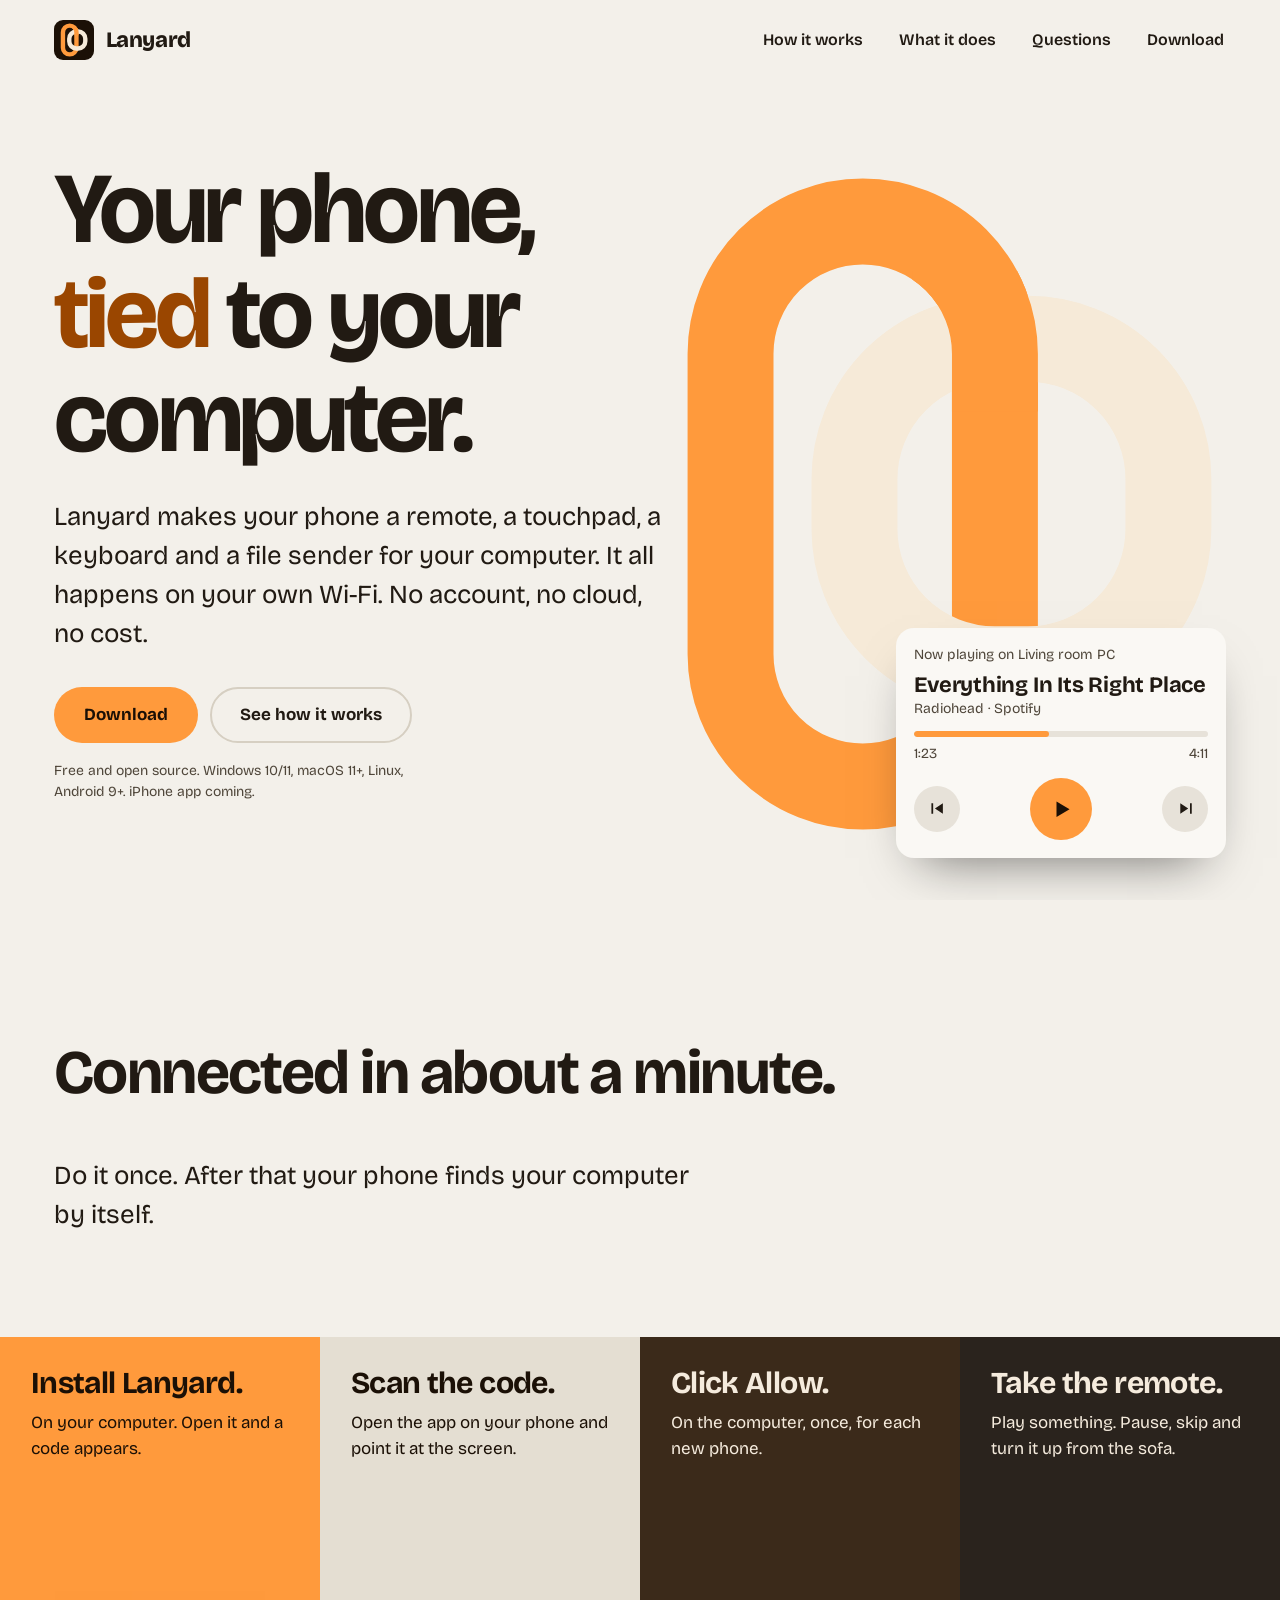
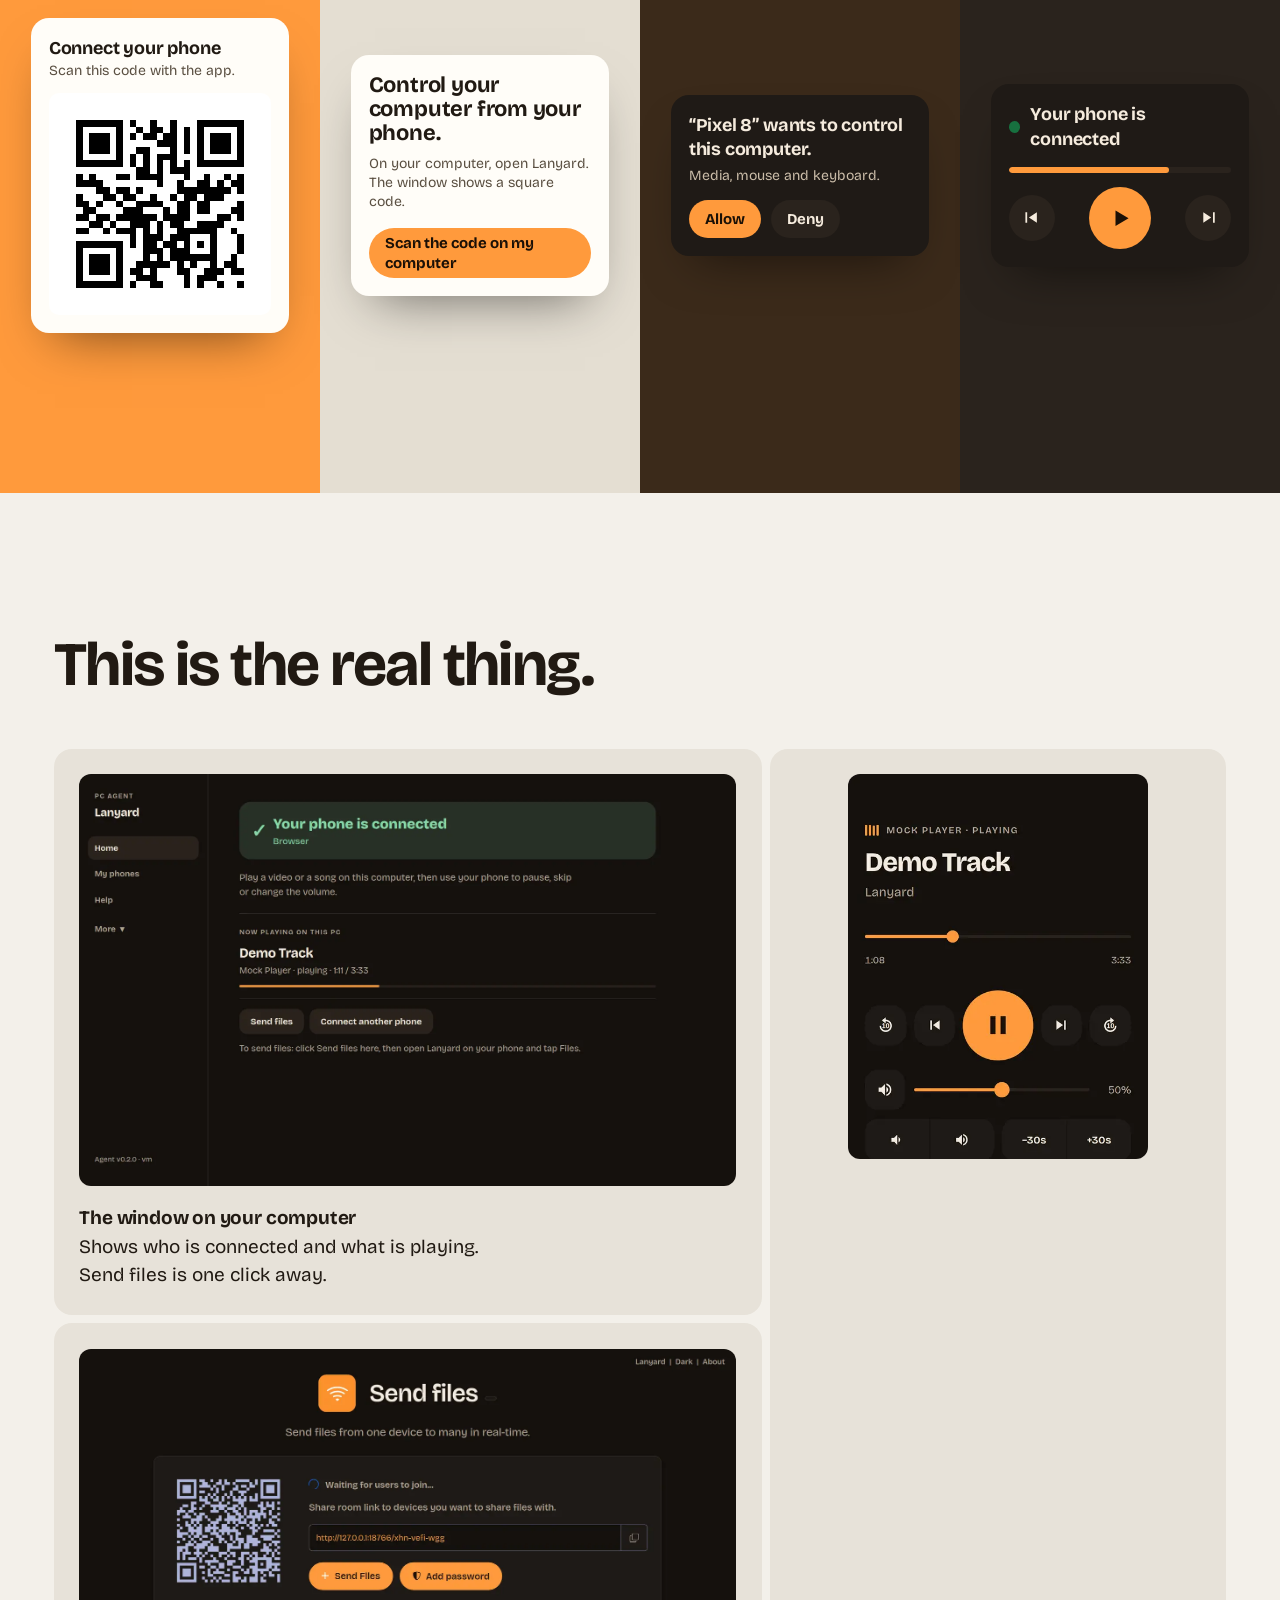
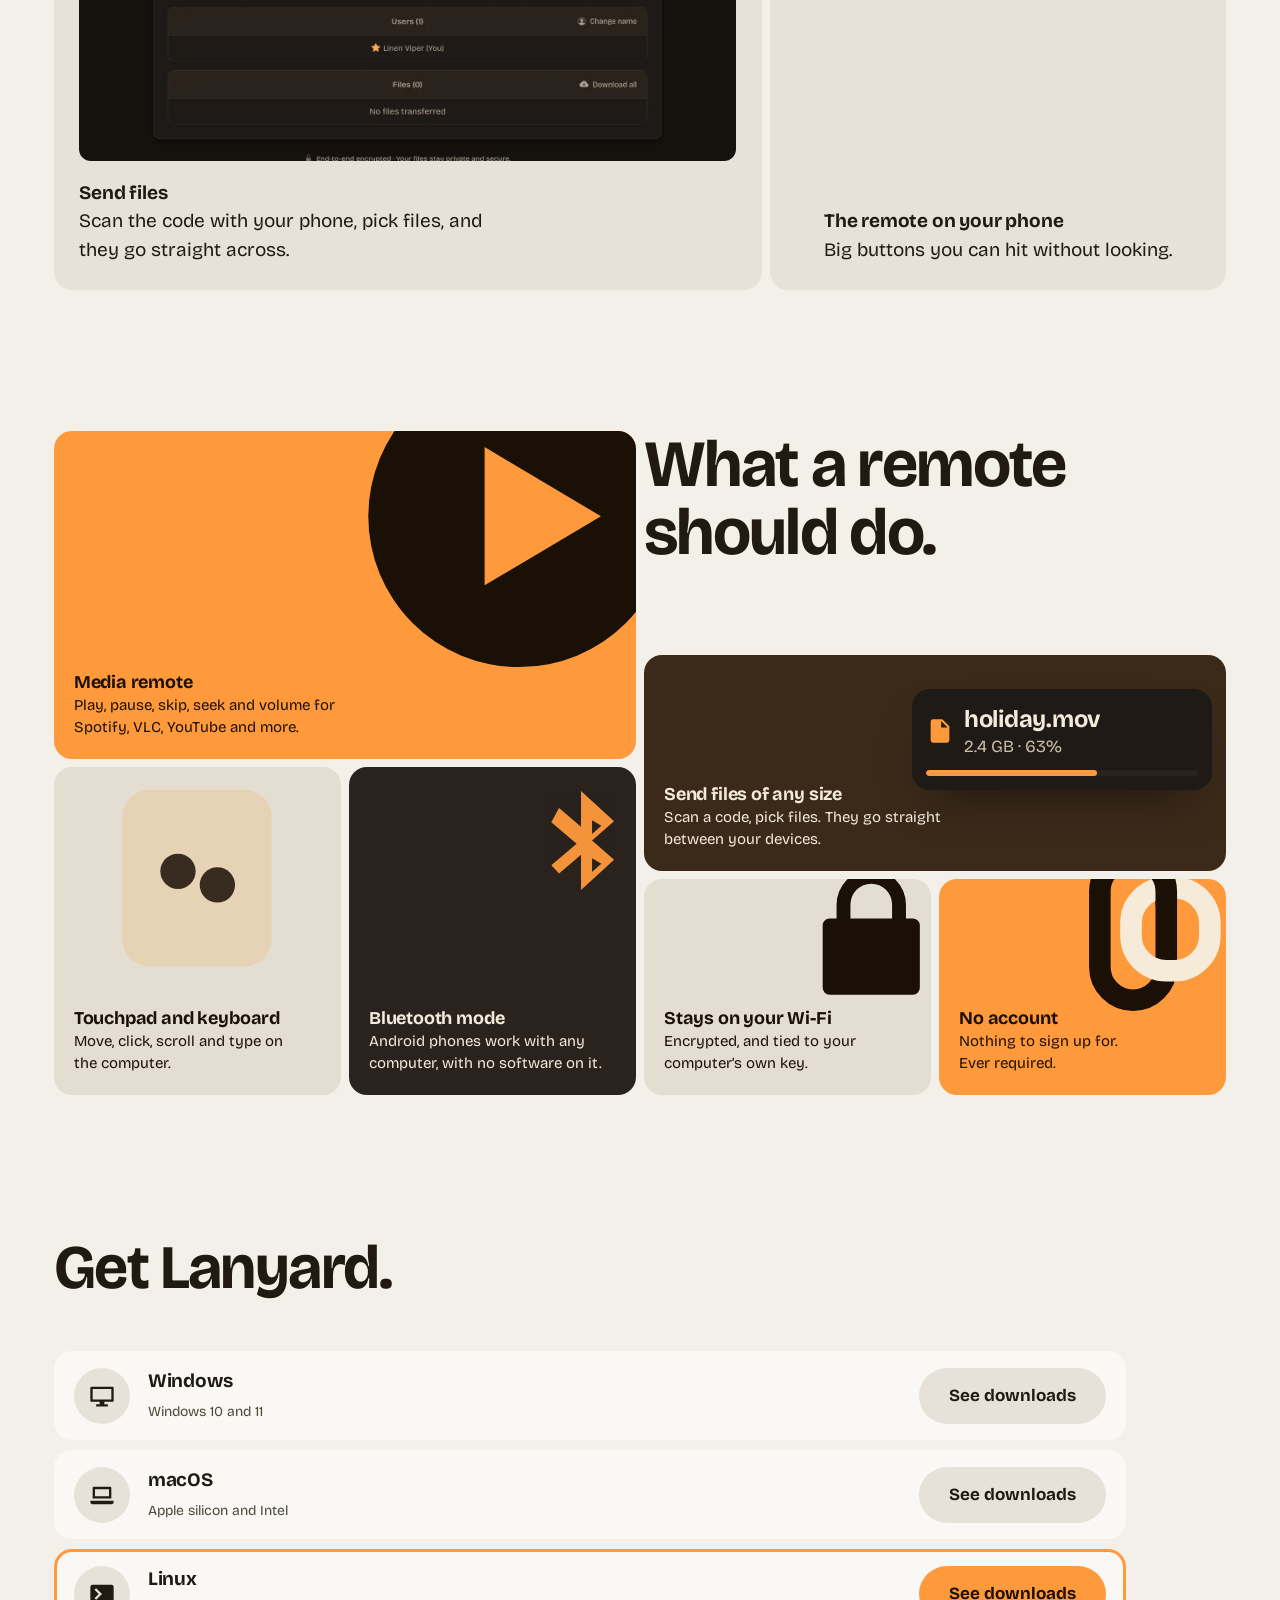
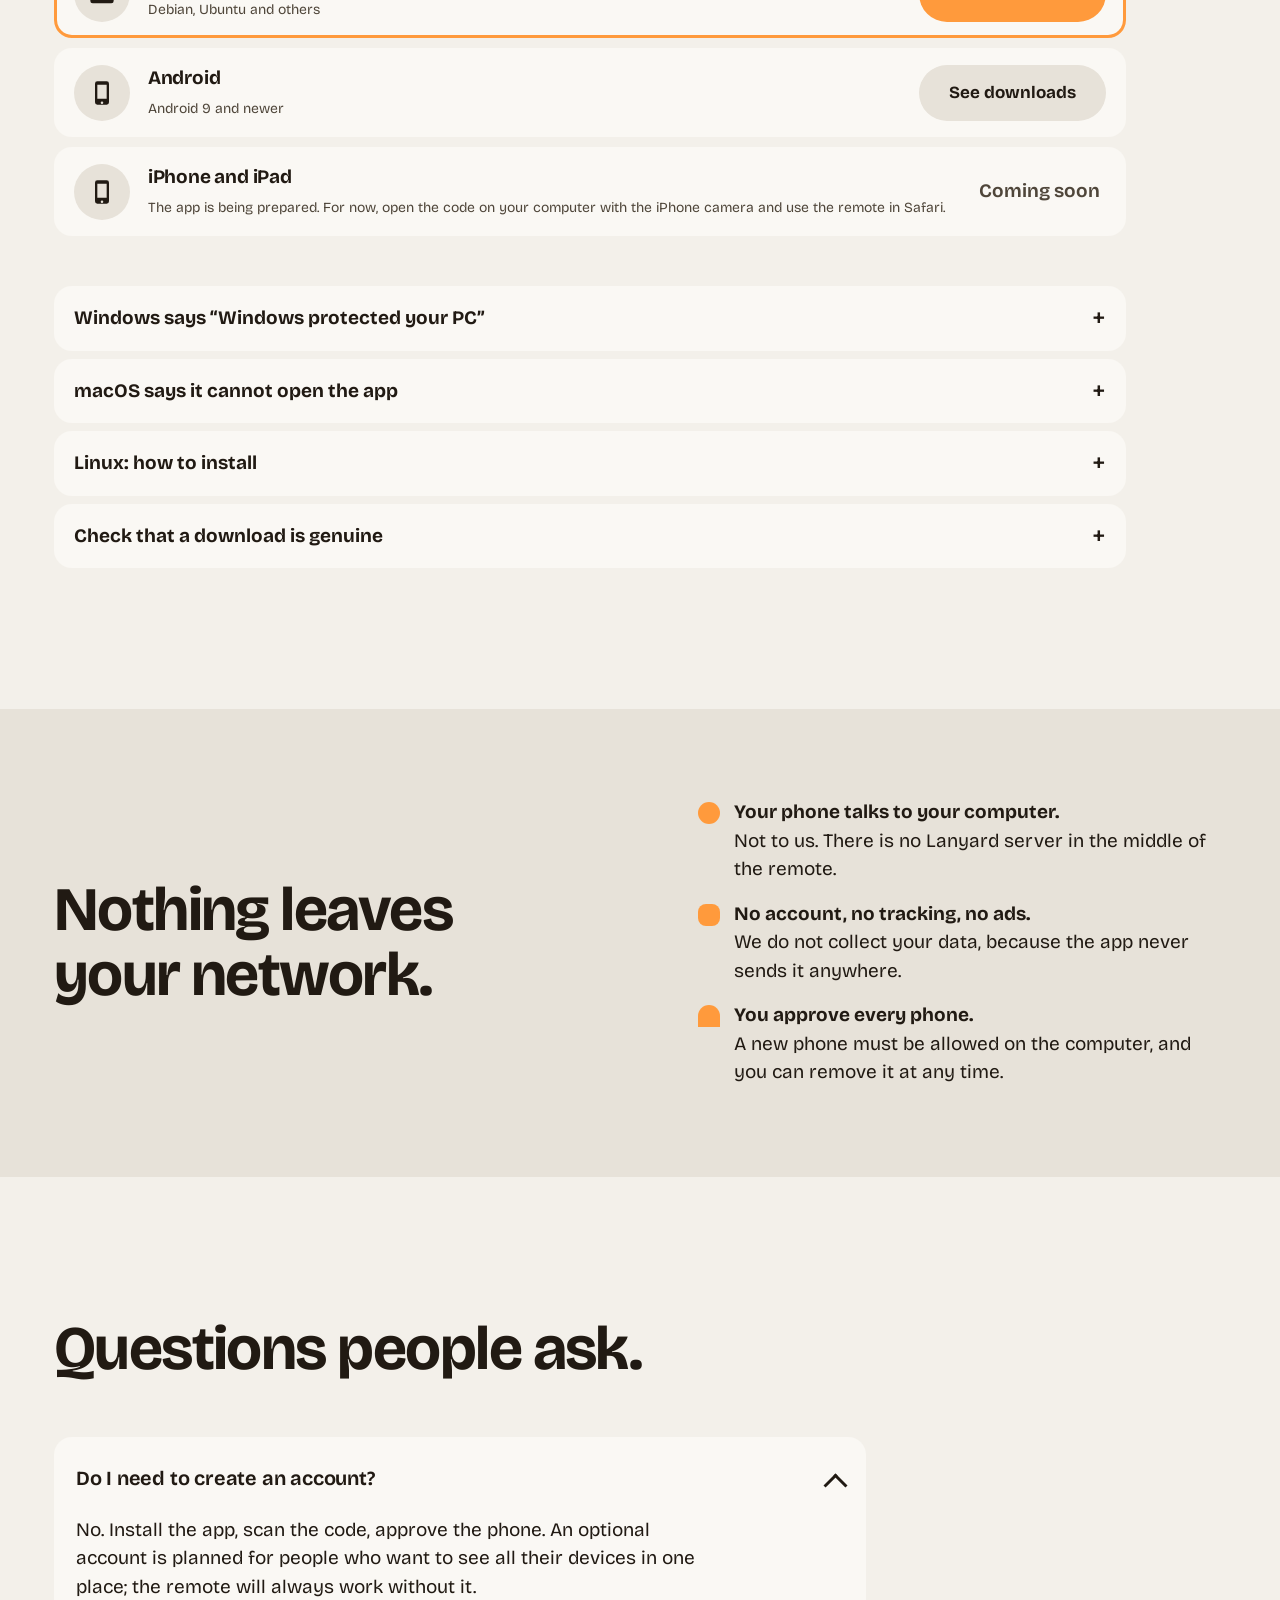
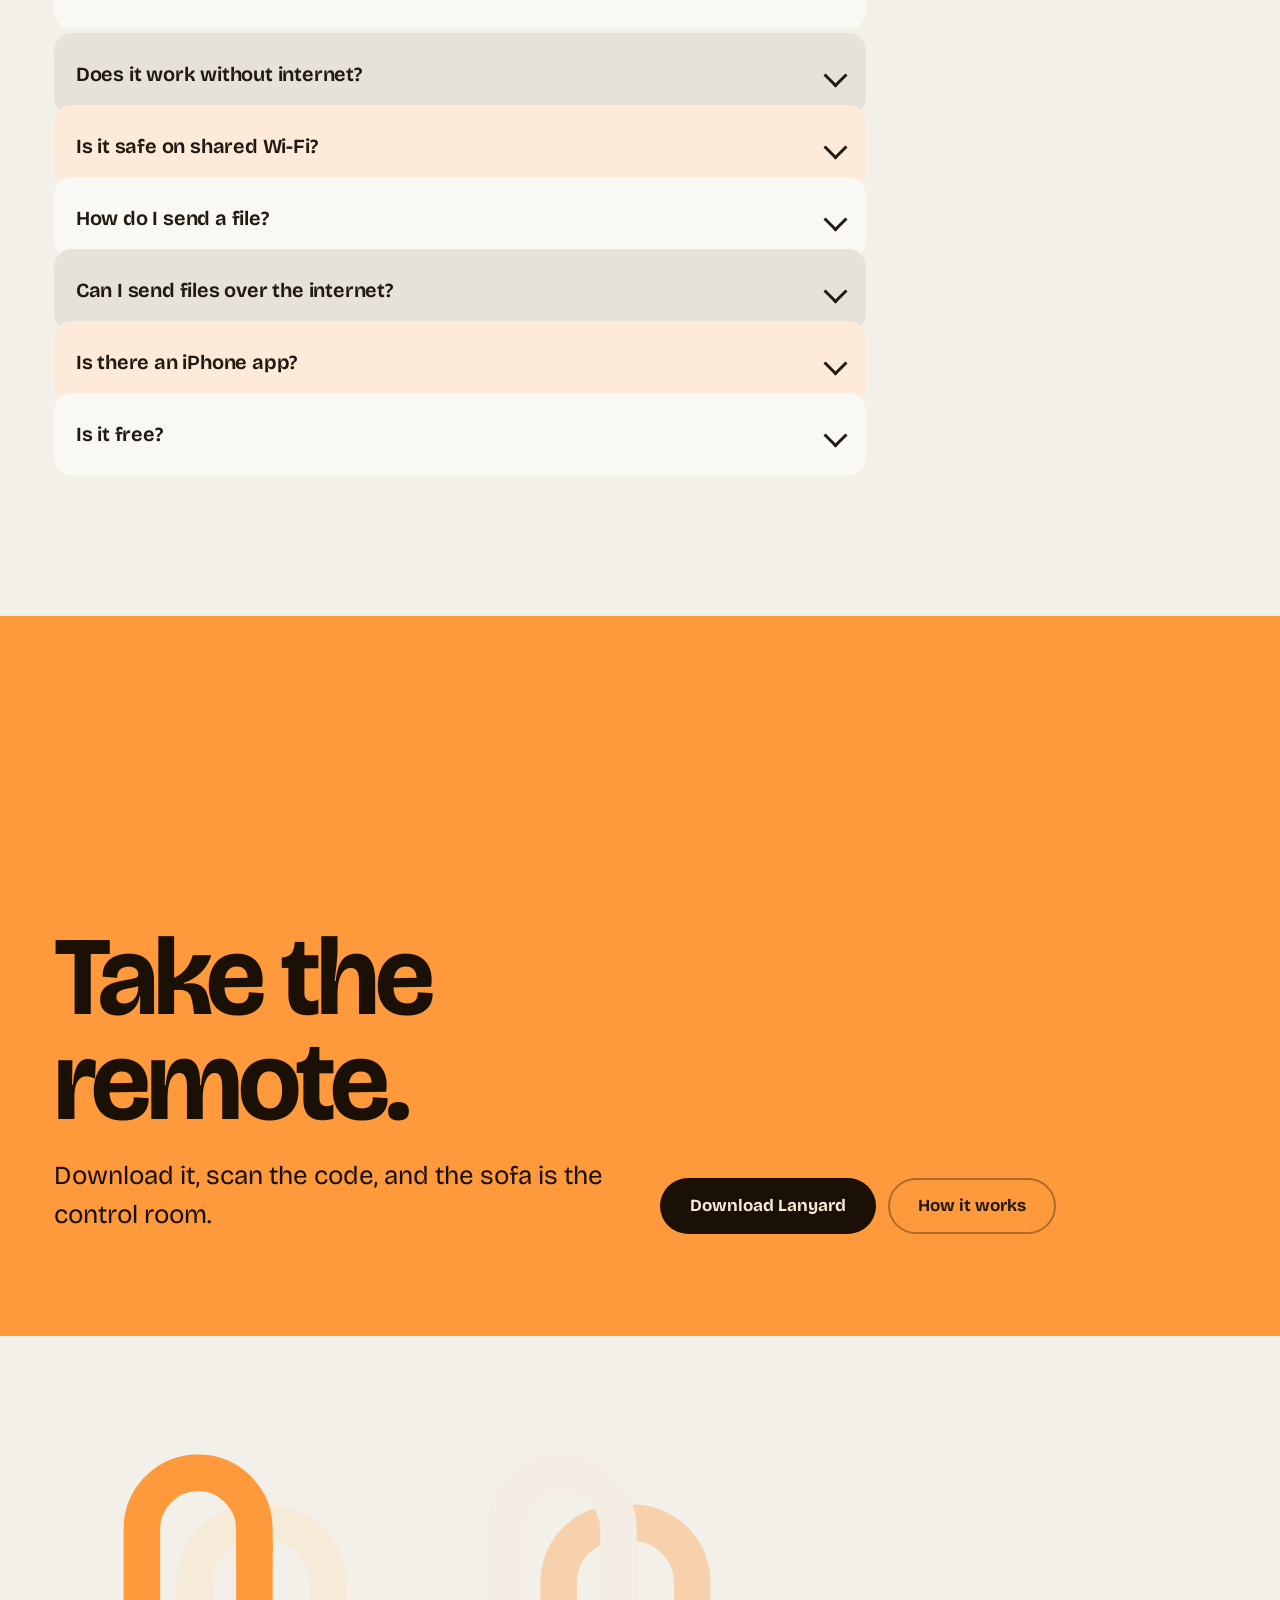
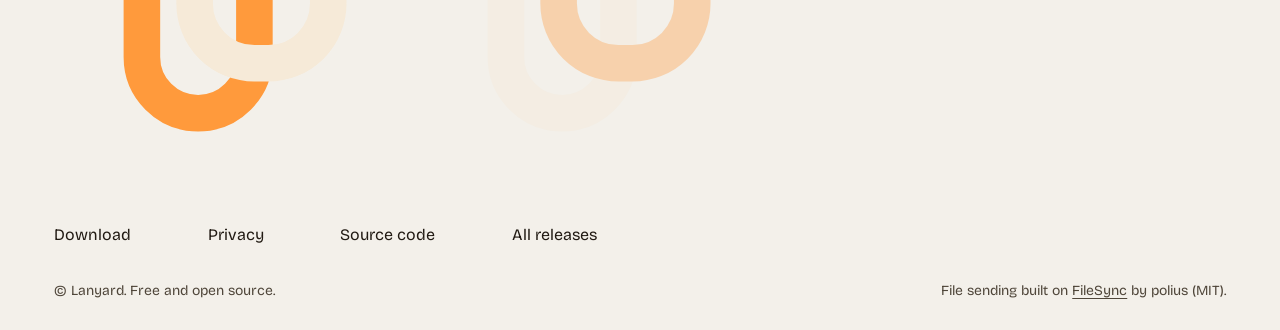
==== commit 4dae3566: "Website: real screenshots section, light-mode contrast and palette fixes, shorter step copy; Send fi" ====
--- a/site/index.html
+++ b/site/index.html
@@ -96,7 +96,7 @@
   </div>
   <div class="strip">
     <article class="field">
-      <h3><b>First</b>Install Lanyard on your computer.</h3>
+      <div class="copy"><h3>Install Lanyard.</h3><p>On your computer. Open it and a code appears.</p></div>
       <div class="stage"><div data-ui aria-hidden="true"><div class="ui-card">
         <div class="ui-title">Connect your phone</div>
         <div class="ui-sub" style="margin:2px 0 12px">Scan this code with the app.</div>
@@ -104,7 +104,7 @@
       </div></div></div>
     </article>
     <article class="field">
-      <h3><b>Then</b>Open the app on your phone and scan.</h3>
+      <div class="copy"><h3>Scan the code.</h3><p>Open the app on your phone and point it at the screen.</p></div>
       <div class="stage"><div data-ui aria-hidden="true"><div class="ui-card">
         <div class="ui-title" style="font-size:1.375em;line-height:1.1">Control your computer from your phone.</div>
         <div class="ui-sub" style="margin:10px 0 16px">On your computer, open Lanyard. The window shows a square code.</div>
@@ -112,7 +112,7 @@
       </div></div></div>
     </article>
     <article class="field">
-      <h3><b>Next</b>Click Allow on the computer.</h3>
+      <div class="copy"><h3>Click Allow.</h3><p>On the computer, once, for each new phone.</p></div>
       <div class="stage"><div data-ui aria-hidden="true"><div class="ui-card">
         <div class="ui-title">“Pixel 8” wants to control this computer.</div>
         <div class="ui-sub" style="margin:6px 0 14px">Media, mouse and keyboard.</div>
@@ -120,7 +120,7 @@
       </div></div></div>
     </article>
     <article class="field">
-      <h3><b>Done</b>Play something and take the remote.</h3>
+      <div class="copy"><h3>Take the remote.</h3><p>Play something. Pause, skip and turn it up from the sofa.</p></div>
       <div class="stage"><div data-ui aria-hidden="true"><div class="ui-card">
         <div class="ui-row"><span style="width:12px;height:12px;border-radius:50%;background:var(--good)"></span><span class="ui-title">Your phone is connected</span></div>
         <div class="ui-bar" style="margin-top:16px"><i style="width:72%"></i></div>
@@ -134,36 +134,55 @@
   </div>
 </section>
 
+<!-- ============ the real thing ============ -->
+<section id="see">
+  <div class="wrap"><h2 class="section-head rise">This is the real thing.</h2></div>
+  <div class="shots">
+    <figure>
+      <img src="assets/shots/dashboard.webp" width="1500" height="941" loading="lazy" alt="The Lanyard window on a computer: a green banner says the phone is connected, below it what is playing, with buttons for Send files and connecting another phone.">
+      <figcaption><b>The window on your computer</b>Shows who is connected and what is playing. Send files is one click away.</figcaption>
+    </figure>
+    <figure class="tall">
+      <img src="assets/shots/phone-remote.webp" width="520" height="667" loading="lazy" alt="The remote on a phone: the song title, a progress bar, previous, pause and next buttons, a volume slider and skip buttons.">
+      <figcaption><b>The remote on your phone</b>Big buttons you can hit without looking.</figcaption>
+    </figure>
+    <figure>
+      <img src="assets/shots/files.webp" width="1500" height="941" loading="lazy" alt="The Send files page: a square code and a room link, a button to send files, and the list of devices in the room.">
+      <figcaption><b>Send files</b>Scan the code with your phone, pick files, and they go straight across.</figcaption>
+    </figure>
+  </div>
+</section>
+
 <!-- ============ what it does ============ -->
 <section id="features">
   <div class="board" style="margin-top:clamp(72px,11vw,150px)">
-    <div class="tile t-title"><h2 class="rise">Everything your computer needs from a remote.</h2></div>
+    <div class="tile t-title"><h2 class="rise">What a remote should do.</h2></div>
 
     <article class="tile t-remote">
       <svg class="big" aria-hidden="true" viewBox="0 0 200 200"><circle cx="100" cy="100" r="96" fill="#1b1006"/><path d="M78 56v88l74-44z" fill="#ff9a3c"/></svg>
-      <h3>Media remote</h3><p>Play, pause, skip, seek and volume for Spotify, VLC, YouTube and more.</p>
+      <div class="copy"><h3>Media remote</h3><p>Play, pause, skip, seek and volume for Spotify, VLC, YouTube and more.</p></div>
     </article>
     <article class="tile t-pad">
       <svg class="big" aria-hidden="true" viewBox="0 0 240 280"><rect x="10" y="10" width="220" height="260" rx="40" fill="#e6d3b6"/><circle cx="92" cy="130" r="26" fill="#1b1006" opacity=".85"/><circle cx="150" cy="150" r="26" fill="#1b1006" opacity=".85"/></svg>
-      <h3>Touchpad and keyboard</h3><p>Move, click, scroll and type on the computer.</p>
+      <div class="copy"><h3>Touchpad and keyboard</h3><p>Move, click, scroll and type on the computer.</p></div>
     </article>
 
     <article class="tile t-files">
       <div class="big" aria-hidden="true" data-ui style="font-size:34px"><div class="ui-card" style="width:300px;padding:14px"><div class="ui-row"><svg width="28" height="28" style="fill:var(--accent)"><use href="#i-file"/></svg><div><div class="ui-title" style="font-size:.7em">holiday.mov</div><div class="ui-sub" style="font-size:.5em">2.4 GB · 63%</div></div></div><div class="ui-bar" style="margin-bottom:0"><i style="width:63%"></i></div></div></div>
-      <h3>Send files of any size</h3><p>Scan a code, pick files. They go straight between your devices.</p>
+      <div class="copy"><h3>Send files of any size</h3><p>Scan a code, pick files. They go straight between your devices.</p></div>
     </article>
     <article class="tile t-bt">
       <svg class="big" aria-hidden="true" width="150" height="150" style="fill:var(--accent)"><use href="#i-bt"/></svg>
-      <h3>Bluetooth mode</h3><p>Android phones work with any computer, with no software on it.</p>
+      <div class="copy"><h3>Bluetooth mode</h3><p>Android phones work with any computer, with no software on it.</p></div>
     </article>
 
     <article class="tile t-private">
       <svg class="big" aria-hidden="true" width="150" height="150" style="fill:#1b1006"><use href="#i-lock"/></svg>
-      <h3>Stays on your Wi-Fi</h3><p>Encrypted, and tied to your computer’s own key.</p>
+      <div class="copy"><h3>Stays on your Wi-Fi</h3><p>Encrypted, and tied to your computer’s own key.</p></div>
     </article>
     <article class="tile t-account">
       <svg class="big" aria-hidden="true" viewBox="0 0 1024 1024" width="160" height="160"><use href="#loops" width="1024" height="1024" style="--l1:#1b1006;--l2:#f6ead8"/></svg>
-      <h3>No account</h3><p>Nothing to sign up for. Ever required.</p>
+      <div class="copy"><h3>No account</h3><p>Nothing to sign up for. Ever required.</p></div>
     </article>
   </div>
 </section>
--- a/site/site.css
+++ b/site/site.css
@@ -4,8 +4,8 @@
 
 :root {
   --bg: #15110e; --field: #1f1a16; --field-2: #2a231d; --line: #3a3027;
-  --ink: #f5ebdd; --muted: #c0b19e; --accent: #ff9a3c; --accent-ink: #1b1006; --cream: #f6ead8;
-  --good: #86d9a6; --bad: #ff8a7a; --focus: #ffd29b;
+  --ink: #f5ebdd; --muted: #c9bba8; --accent: #ff9a3c; --accent-ink: #1b1006; --cream: #f6ead8; --bone: #f6ead8; --dark: #1f1a16; --dark-2: #2a231d; --dark-ink: #f5ebdd; --dark-muted: #cbbda9; --brown: #3b2a1a;
+  --accent-text: #ff9a3c; --good: #86d9a6; --bad: #ff8a7a; --focus: #ffd29b;
   --ease: cubic-bezier(.16, 1, .3, 1);
   --font: "Bricolage Grotesque", ui-rounded, "Segoe UI Variable Display", "Trebuchet MS", sans-serif;
   --radius: 18px; --margin: clamp(16px, 4.2vw, 56px);
@@ -16,8 +16,8 @@
   color-scheme: dark;
 }
 @media (prefers-color-scheme: light) {
-  :root { --bg: #f8f2e9; --field: #fffaf2; --field-2: #efe5d5; --line: #ddd0bb; --ink: #241c14; --muted: #5e5243;
-          --accent: #ff9a3c; --accent-ink: #1b1006; --good: #17703f; --bad: #b0352a; --focus: #a04a00; color-scheme: light; }
+  :root { --bg: #f3f0ea; --field: #faf8f4; --field-2: #e7e2d9; --line: #d6cfc2; --ink: #211a13; --muted: #4f463a;
+          --accent: #ff9a3c; --accent-ink: #1b1006; --bone: #e4ded2; --accent-text: #9a4600; --good: #17703f; --bad: #b0352a; --focus: #a04a00; color-scheme: light; }
 }
 * { box-sizing: border-box; }
 html { -webkit-text-size-adjust: 100%; scroll-behavior: smooth; }
@@ -60,7 +60,7 @@
 .hero .loops g { transform-origin: 50% 50%; animation: drift 14s var(--ease) infinite alternate; }
 @keyframes drift { from { transform: rotate(-2deg) scale(1); } to { transform: rotate(2.5deg) scale(1.025); } }
 .hero h1 { font-size: clamp(3rem, 1rem + 6.6vw, 6.6rem); letter-spacing: -.035em; max-width: 6.7em; }
-.hero h1 span { color: var(--accent); }
+.hero h1 span { color: var(--accent-text); }
 .hero .lead { margin-top: 26px; font-size: var(--step-lead); max-width: min(27em, 100%); color: var(--ink); }
 @media (min-width: 901px) { .hero .lead, .hero .fine { max-width: min(27em, 48vw); } }
 .actions { display: flex; flex-wrap: wrap; gap: 12px; margin-top: 34px; }
@@ -81,7 +81,7 @@
 .ui-key.main { width: 62px; height: 62px; background: var(--accent); color: var(--accent-ink); }
 .ui-key svg { width: 46%; height: 46%; fill: currentColor; }
 .ui-pill { display: inline-flex; align-items: center; justify-content: center; min-height: 38px; padding: 0 16px; border-radius: 999px; background: var(--accent); color: var(--accent-ink); font-weight: 700; font-size: .9375em; }
-.ui-pill.quiet { background: var(--field-2); color: var(--ink); }
+.ui-pill.quiet { background: var(--field-2); color: inherit; }
 
 /* ---- sections ---- */
 section { position: relative; }
@@ -92,16 +92,16 @@
 .strip { display: grid; grid-template-columns: repeat(4, 1fr); margin-top: clamp(56px, 8vw, 110px); }
 .field { min-height: min(84svh, 760px); padding: clamp(20px, 2.4vw, 36px); display: flex; flex-direction: column; justify-content: space-between; gap: 28px; }
 .field:nth-child(1) { background: var(--accent); color: var(--accent-ink); }
-.field:nth-child(2) { background: var(--cream); color: #1b1006; }
-.field:nth-child(3) { background: #3b2a1a; color: var(--ink); }
-.field:nth-child(4) { background: var(--field-2); color: var(--ink); }
+.field:nth-child(2) { background: var(--bone); color: #1b1006; }
+.field:nth-child(3) { background: var(--brown); color: var(--dark-ink); }
+.field:nth-child(4) { background: var(--dark-2); color: var(--dark-ink); }
 .field h3 { font-size: clamp(1.4rem, 1.1rem + 1vw, 2rem); line-height: 1.08; letter-spacing: -.02em; max-width: 10em; }
-.field h3 b { display: block; font-size: .7em; letter-spacing: 0; margin-bottom: 8px; opacity: .85; }
+.field .copy p { margin-top: 10px; font-size: 1.0625rem; max-width: 18em; }
 .field .stage { display: grid; place-items: center; flex: 1; }
 .field [data-ui] { width: min(100%, 270px); transition: transform .3s var(--ease); }
 .field:hover [data-ui] { transform: translateY(-8px); }
-.field .ui-card { background: #fffaf2; color: #241c14; --muted: #6c6050; --field-2: #efe5d5; }
-.field:nth-child(3) .ui-card, .field:nth-child(4) .ui-card { background: var(--field); color: var(--ink); --muted: #c0b19e; --field-2: #2a231d; }
+.field .ui-card { background: #fffdf8; color: #211a13; --muted: #5a4f41; --field-2: #ece5d8; }
+.field:nth-child(3) .ui-card, .field:nth-child(4) .ui-card { background: var(--dark); color: var(--dark-ink); --muted: var(--dark-muted); --field-2: var(--dark-2); }
 .strip-lead { max-width: 28em; font-size: var(--step-lead); margin-top: 18px; }
 @media (max-width: 900px) { .strip { grid-template-columns: 1fr; } .field { min-height: 0; } .field .stage { justify-items: start; } }
 
@@ -109,14 +109,15 @@
 .board { display: grid; grid-template-columns: repeat(12, 1fr); grid-auto-rows: 104px; gap: 8px; padding: 0 var(--margin); margin-top: clamp(28px, 4vw, 52px); }
 .tile { position: relative; overflow: hidden; border-radius: var(--radius); padding: 20px; display: flex; flex-direction: column; justify-content: flex-end; background: var(--field); isolation: isolate; }
 .tile h3 { font-size: 1.125rem; letter-spacing: -.01em; }
-.tile p { font-size: .9375rem; color: inherit; opacity: .92; max-width: 28ch; margin-top: 2px; }
+.tile p { font-size: .9375rem; color: inherit; max-width: 28ch; margin-top: 2px; }
 .t-remote { grid-area: 1 / 1 / 4 / 7; background: var(--accent); color: var(--accent-ink); }
 .t-title { grid-area: 1 / 7 / 3 / 13; background: transparent; padding: 0; justify-content: flex-start; }
 .t-title h2 { font-size: clamp(2.2rem, 1.4rem + 3.4vw, 4.4rem); }
-.t-files { grid-area: 3 / 7 / 5 / 13; background: #3b2a1a; }
-.t-pad { grid-area: 4 / 1 / 7 / 4; background: var(--cream); color: #1b1006; }
-.t-bt { grid-area: 4 / 4 / 7 / 7; background: var(--field-2); }
-.t-private { grid-area: 5 / 7 / 7 / 10; background: var(--cream); color: #1b1006; }
+.t-files { grid-area: 3 / 7 / 5 / 13; background: var(--brown); color: var(--dark-ink); }
+.t-files .ui-card { background: var(--dark); color: var(--dark-ink); --muted: var(--dark-muted); --field-2: var(--dark-2); }
+.t-pad { grid-area: 4 / 1 / 7 / 4; background: var(--bone); color: #1b1006; }
+.t-bt { grid-area: 4 / 4 / 7 / 7; background: var(--dark-2); color: var(--dark-ink); }
+.t-private { grid-area: 5 / 7 / 7 / 10; background: var(--bone); color: #1b1006; }
 .t-account { grid-area: 5 / 10 / 7 / 13; background: var(--accent); color: var(--accent-ink); }
 .big { position: absolute; z-index: -1; pointer-events: none; }
 .t-remote .big { right: -7%; top: -22%; width: 54%; }
@@ -151,12 +152,12 @@
 @media (max-width: 640px) { .dl-row { grid-template-columns: 48px 1fr; } .dl-row .btn, .dl-row .soon { grid-column: 1 / -1; } .dl-row .os { width: 48px; height: 48px; } }
 .dl-foot { padding: 14px var(--margin) 0; color: var(--muted); font-size: var(--step-small); }
 .notes { padding: 28px var(--margin) 0; max-width: 1180px; }
-.notes details { border-top: 1px solid var(--line); padding: 4px 0; }
-.notes summary { cursor: pointer; font-weight: 700; padding: 14px 0; list-style: none; display: flex; justify-content: space-between; gap: 16px; }
+.notes details { background: var(--field); border-radius: var(--radius); padding: 0 20px; margin-top: 8px; }
+.notes summary { cursor: pointer; font-weight: 700; padding: 18px 0; list-style: none; display: flex; justify-content: space-between; gap: 16px; }
 .notes summary::-webkit-details-marker { display: none; }
 .notes summary::after { content: "+"; font-weight: 500; font-size: 1.4em; line-height: 1; }
 .notes details[open] summary::after { content: "–"; }
-.notes details p { color: var(--muted); padding: 0 0 18px; }
+.notes details p { color: var(--ink); padding: 0 0 18px; }
 code { font-size: .92em; background: var(--field-2); padding: 1px 7px; border-radius: 7px; overflow-wrap: anywhere; }
 
 /* privacy band */
@@ -167,7 +168,7 @@
 .band li::before { content: ""; width: 22px; height: 22px; margin-top: 4px; border-radius: 999px; background: var(--accent); }
 .band li:nth-child(2)::before { border-radius: 8px; } .band li:nth-child(3)::before { border-radius: 999px 999px 8px 8px; }
 .band li b { display: block; font-size: 1.1875rem; }
-.band li span { color: var(--muted); }
+.band li span { color: var(--ink); }
 @media (max-width: 800px) { .band { grid-template-columns: 1fr; } }
 
 /* FAQ: index cards, one open at a time */
@@ -176,7 +177,7 @@
 .faq details:first-child { margin-top: 0; }
 .faq details:nth-child(3n+2) { background: var(--field-2); }
 .faq details:nth-child(3n+3) { background: color-mix(in oklab, var(--accent) 16%, var(--field)); }
-.faq details[open] { z-index: 1; margin-top: 4px; margin-bottom: 14px; box-shadow: 0 14px 34px -22px rgba(0, 0, 0, .6); }
+.faq details[open] { z-index: 1; margin-top: 4px; margin-bottom: 14px; }
 .faq summary { cursor: pointer; list-style: none; padding: 22px 0 22px; font-weight: 650; font-size: 1.25rem; letter-spacing: -.01em; display: flex; justify-content: space-between; gap: 18px; }
 .faq summary::-webkit-details-marker { display: none; }
 .faq summary::after { content: ""; flex: none; width: 14px; height: 14px; margin-top: 8px; border-right: 3px solid currentColor; border-bottom: 3px solid currentColor; rotate: 45deg; transition: rotate .25s var(--ease); }
@@ -212,3 +213,12 @@
 .doc ul { padding-left: 1.2em; } .doc li { margin: 8px 0; }
 .doc .dim, .dim { color: var(--muted); }
 .doc p.dim { margin-bottom: 14px; }
+
+/* real screenshots of the product */
+.shots { display: grid; grid-template-columns: 1.55fr 1fr; gap: 8px; padding: 0 var(--margin); margin-top: clamp(28px, 4vw, 52px); }
+.shots figure { margin: 0; background: var(--field-2); border-radius: var(--radius); padding: clamp(14px, 2vw, 28px); display: flex; flex-direction: column; justify-content: space-between; gap: 18px; }
+.shots img { width: 100%; height: auto; border-radius: 12px; }
+.shots figcaption { max-width: 34ch; }
+.shots figcaption b { display: block; font-size: 1.1875rem; letter-spacing: -.01em; }
+.shots .tall { grid-row: span 2; align-items: center; } .shots .tall img { max-width: 300px; }
+@media (max-width: 900px) { .shots { grid-template-columns: 1fr; } .shots .tall { grid-row: auto; align-items: stretch; } .shots .tall img { max-width: 260px; margin-inline: auto; } }
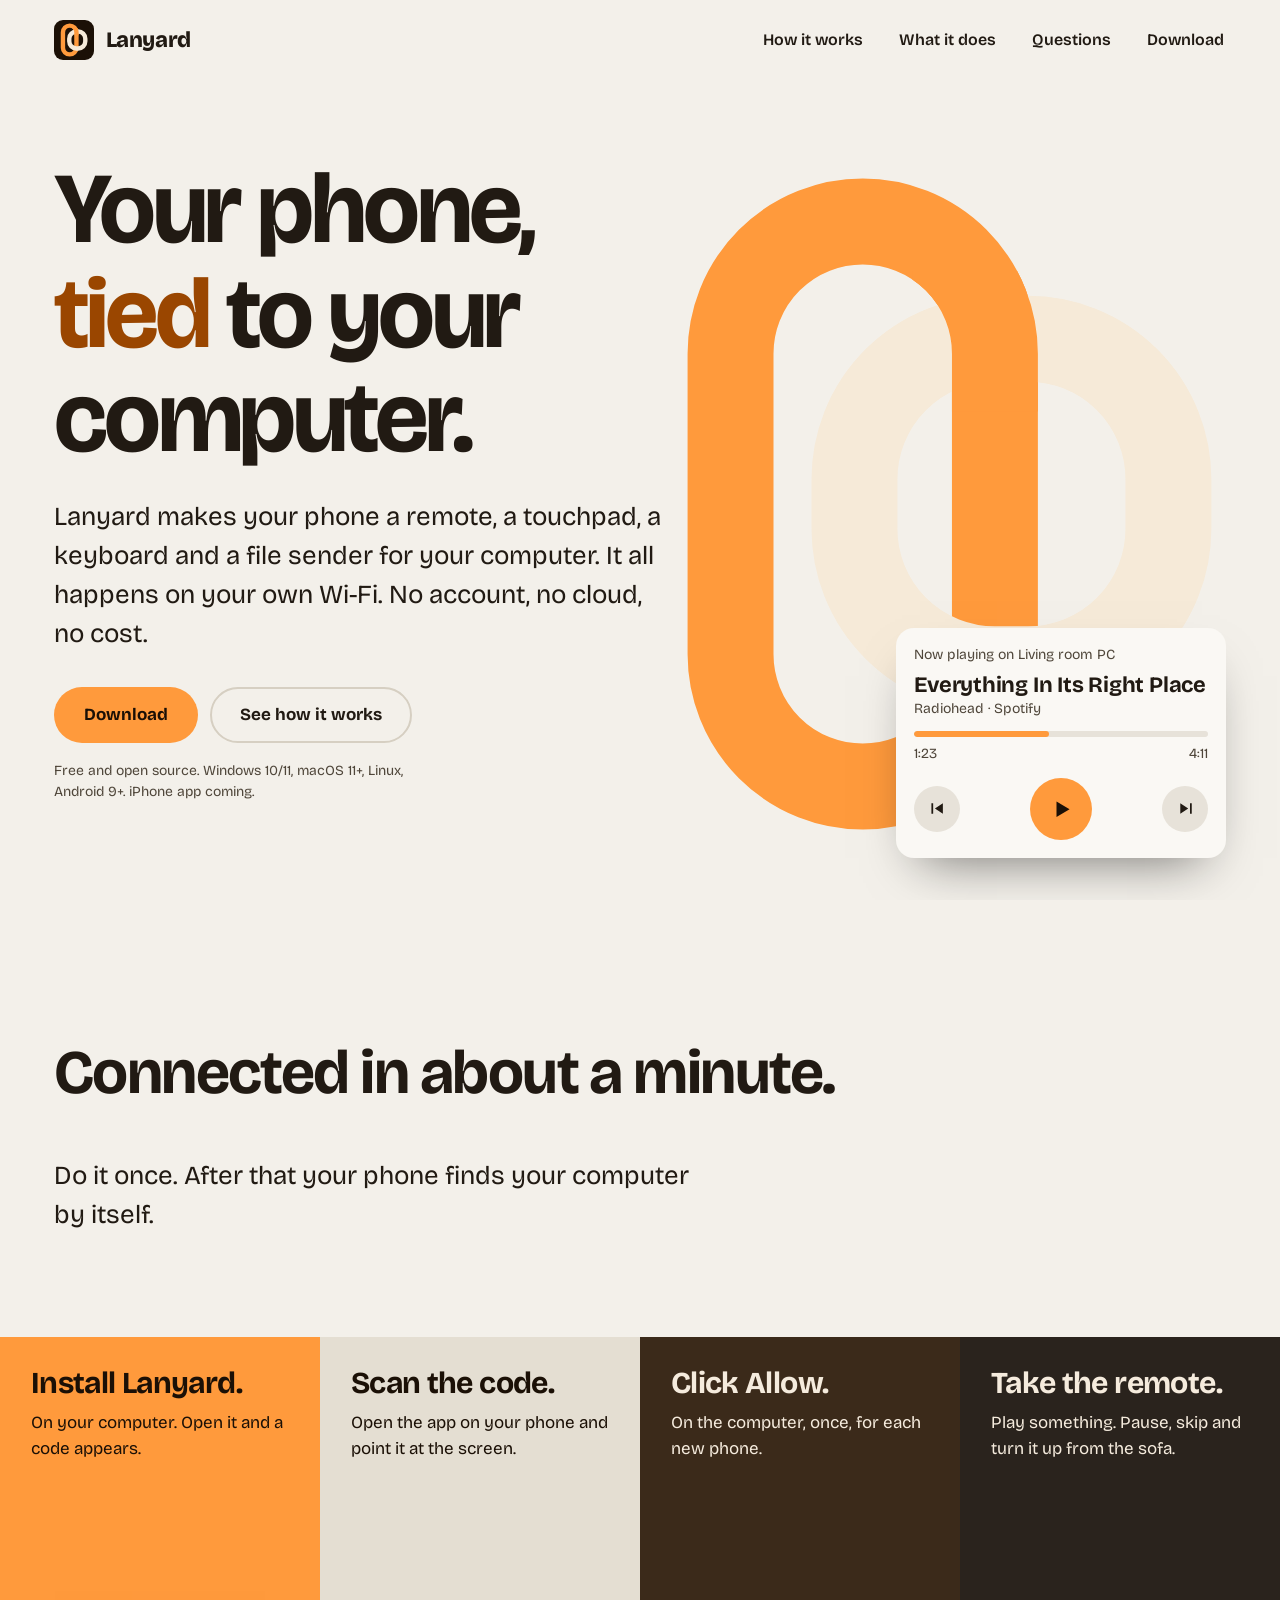
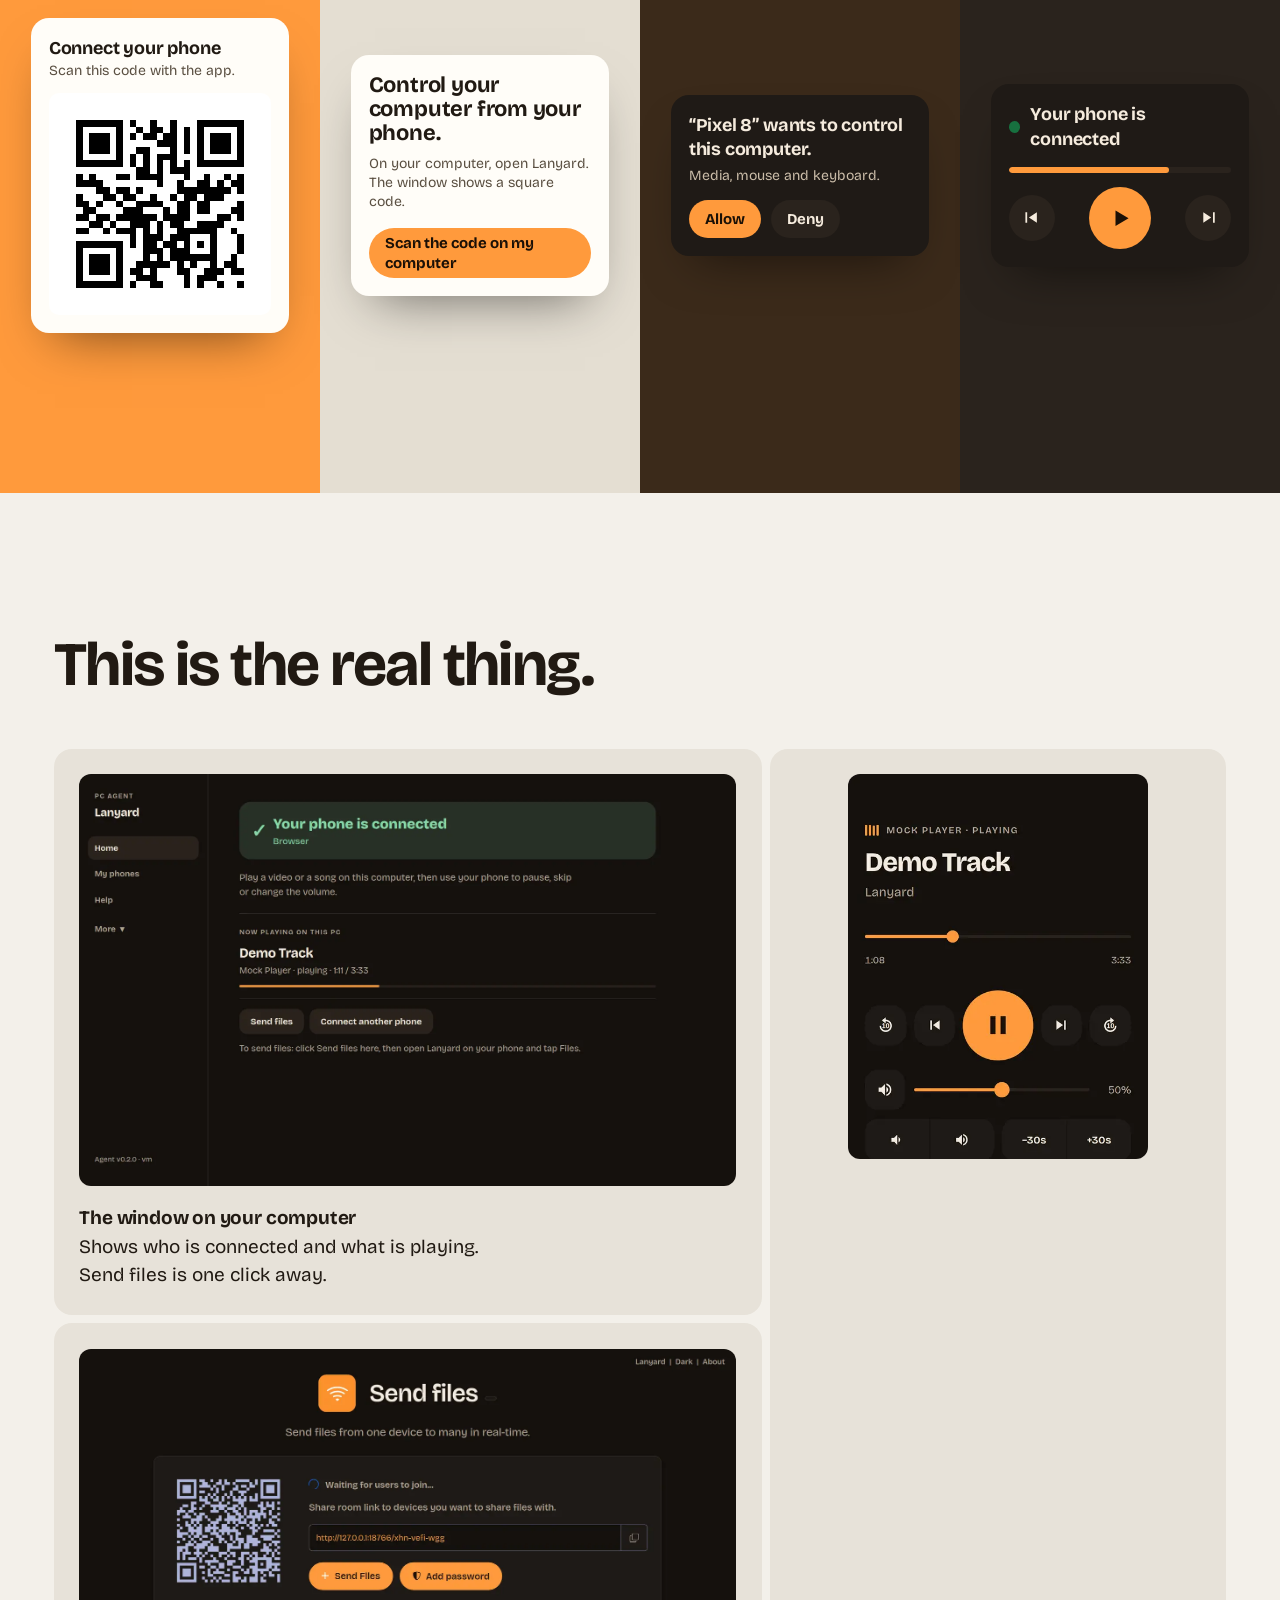
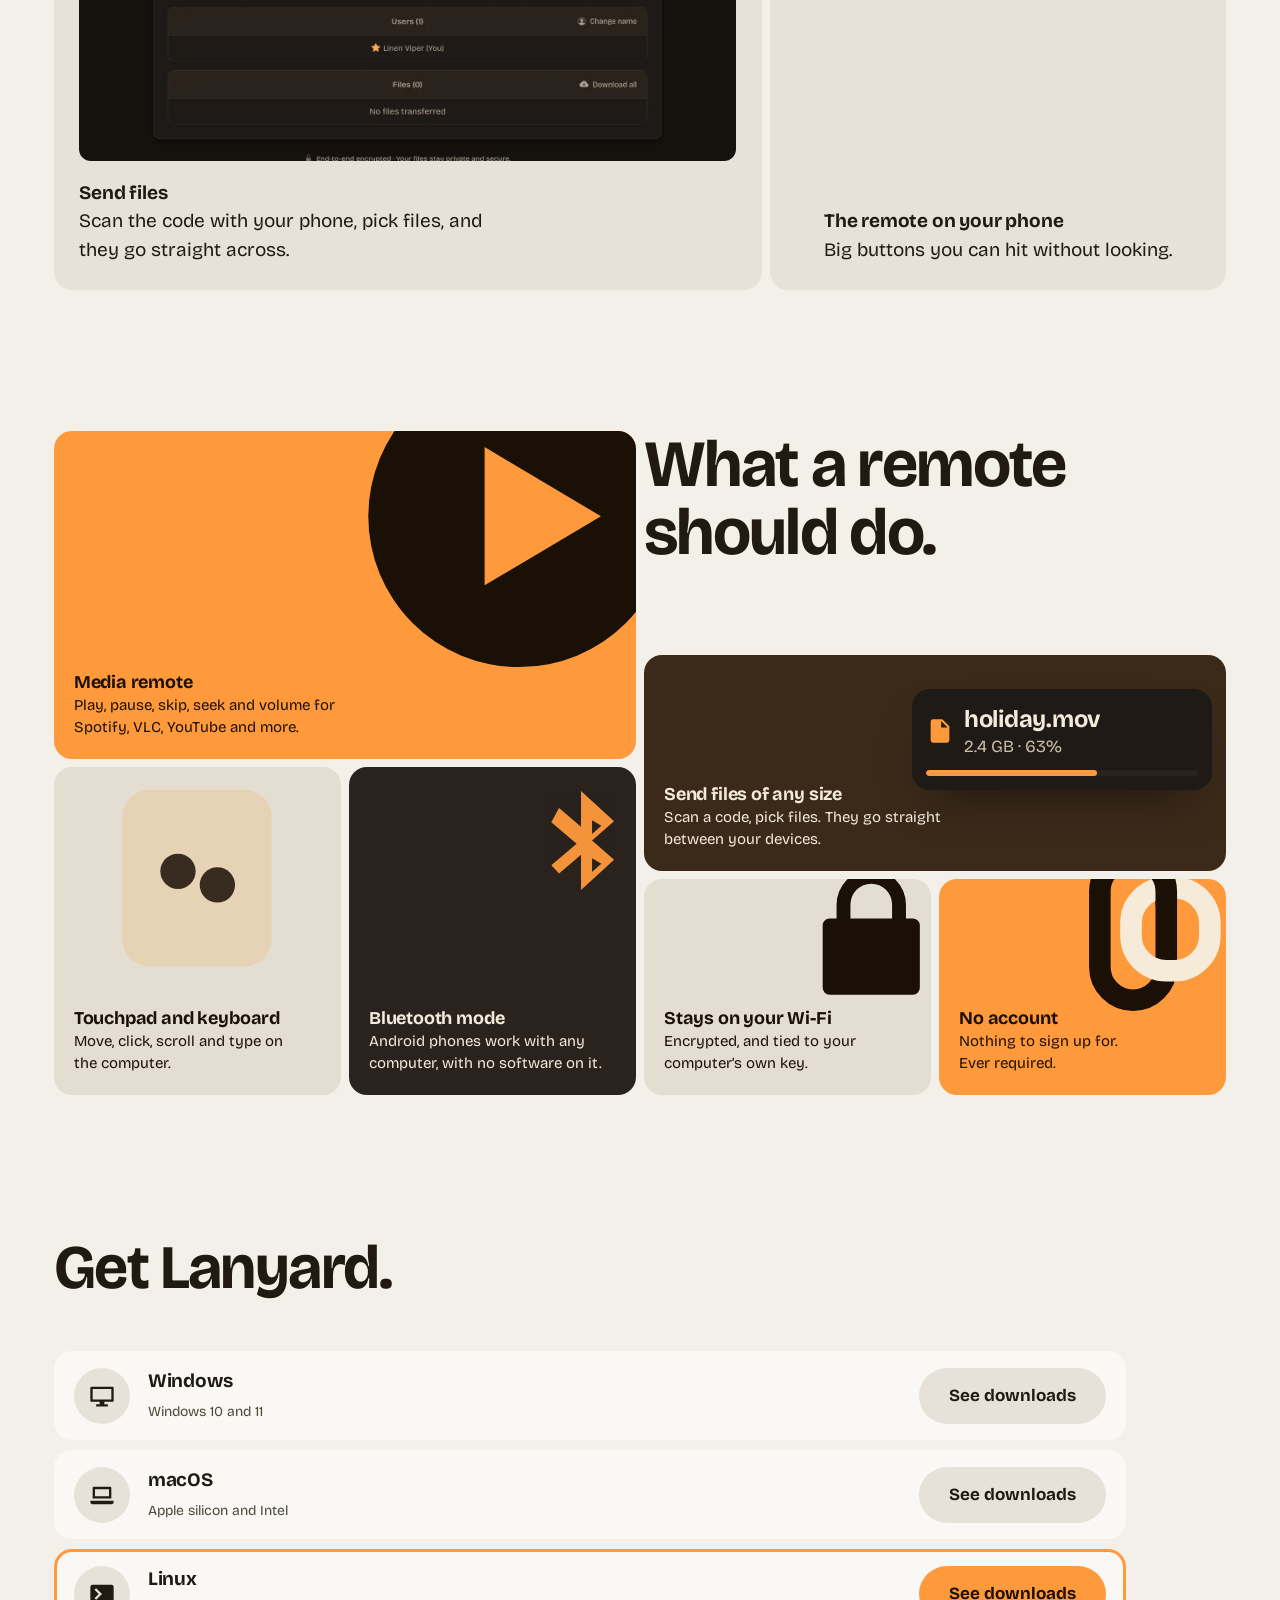
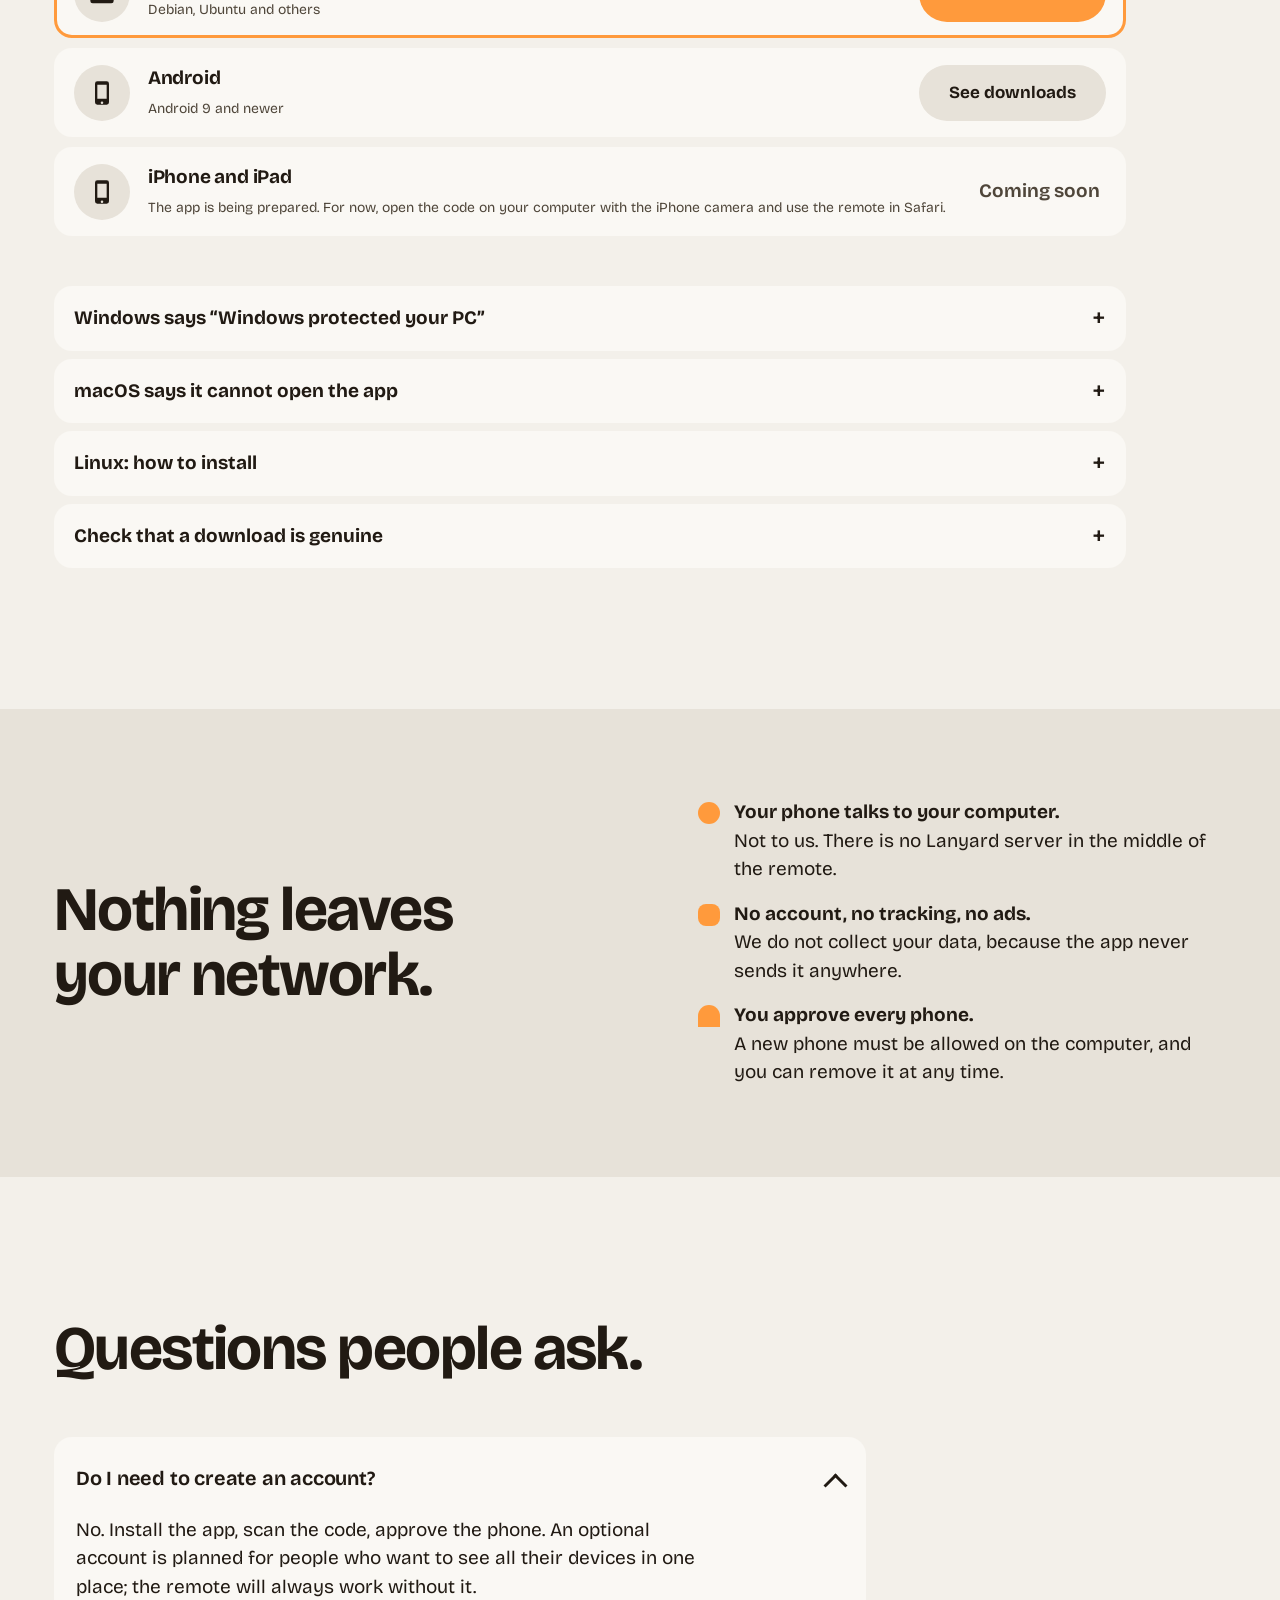
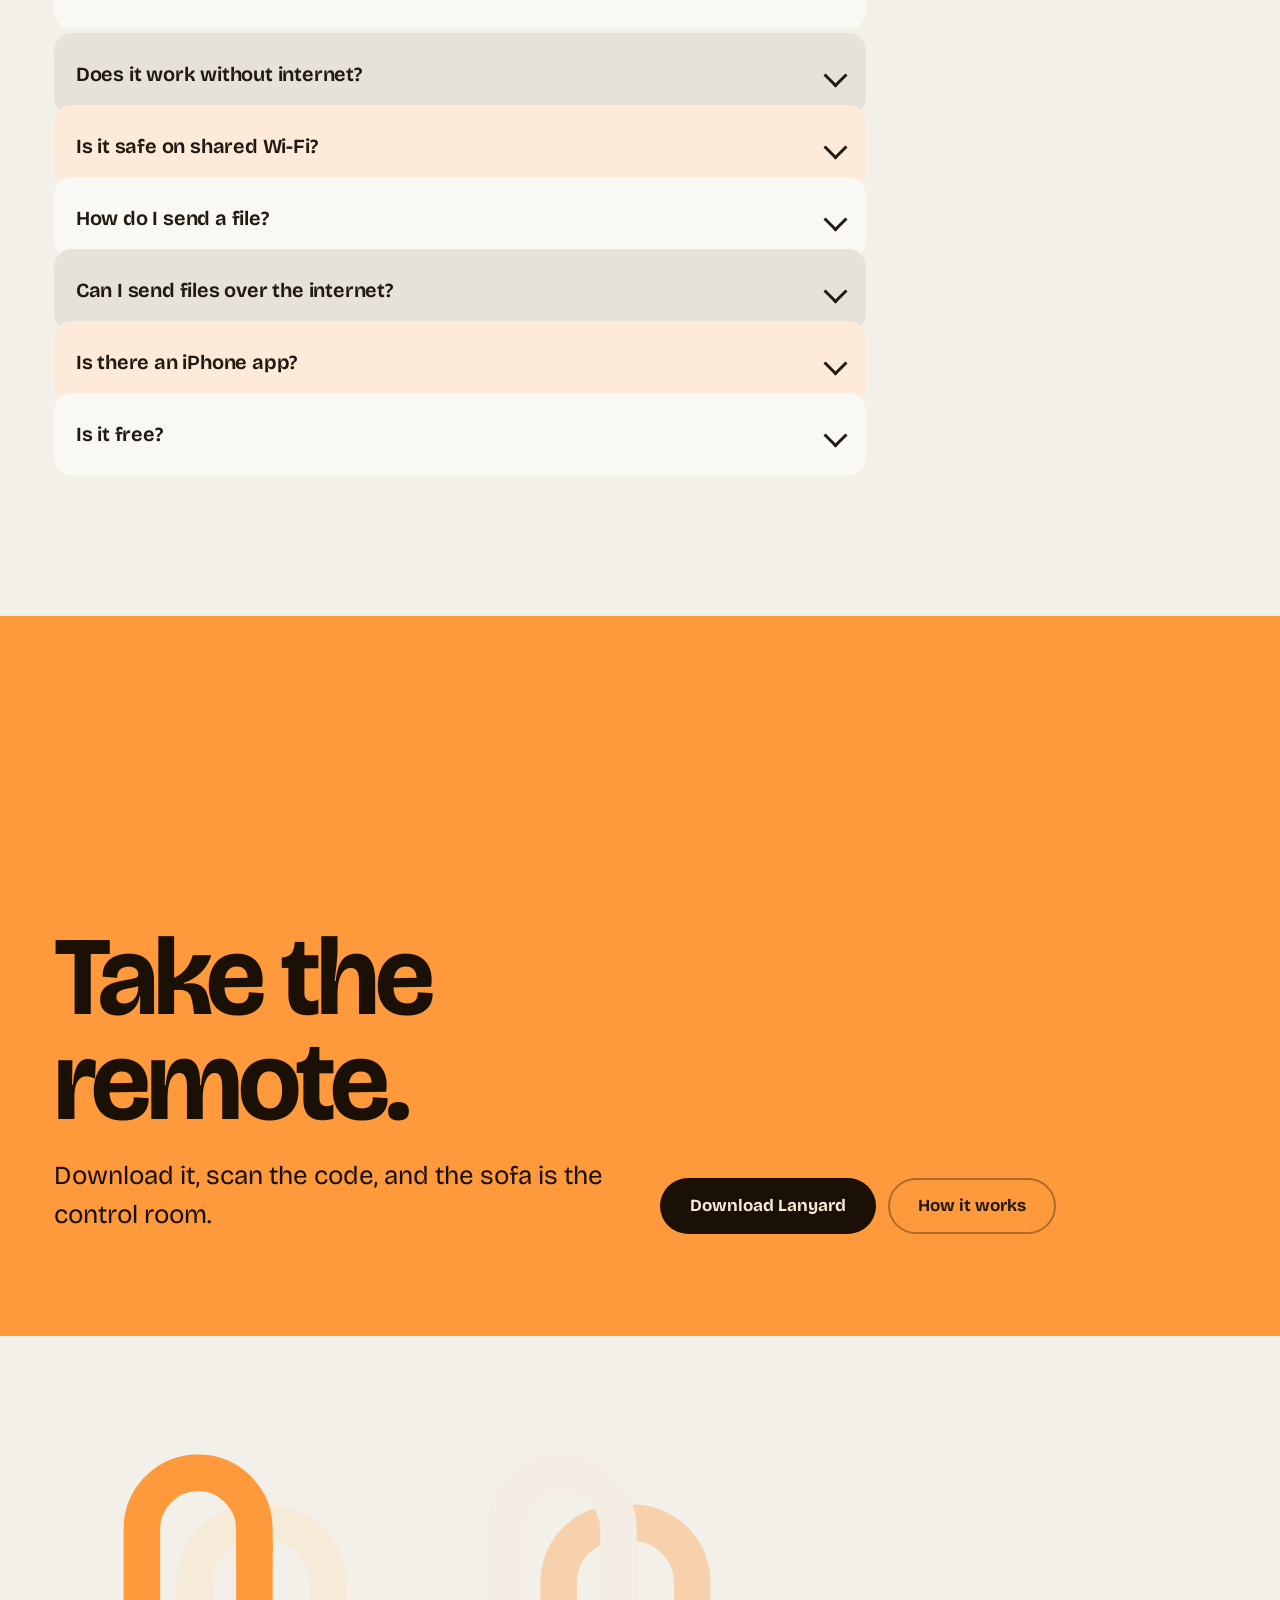
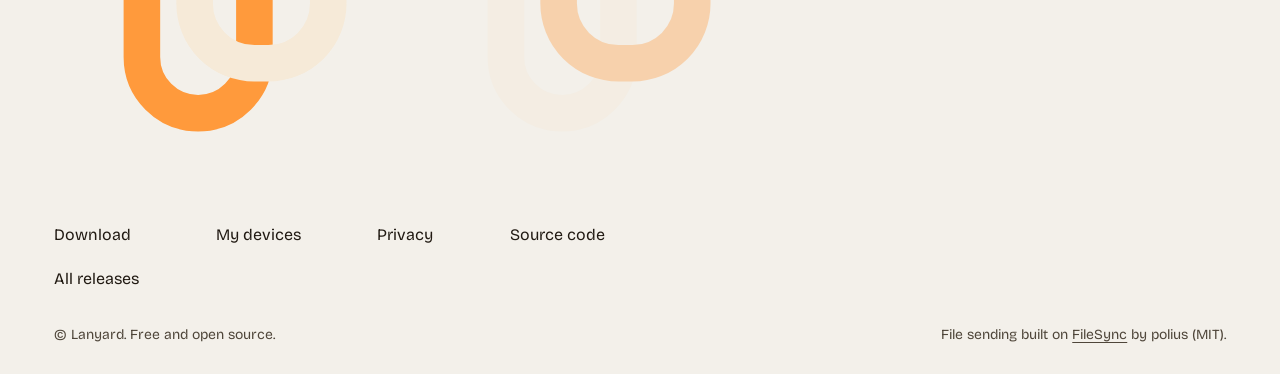
==== commit 771bb2d1: "Website: My devices page (sign in by code, rename, remove, add a computer, delete account); privacy " ====
--- a/site/index.html
+++ b/site/index.html
@@ -241,7 +241,7 @@
     <svg viewBox="0 0 1024 1024" style="--l1:#f6ead8;--l2:#ff9a3c;opacity:.35"><use href="#loops" width="1024" height="1024"/></svg>
   </div>
   <nav class="foot-links" aria-label="Footer">
-    <a href="#download">Download</a><a href="privacy.html">Privacy</a>
+    <a href="#download">Download</a><a href="devices.html">My devices</a><a href="privacy.html">Privacy</a>
     <a href="https://github.com/malinanu/phonetodesktop">Source code</a><a href="https://github.com/malinanu/phonetodesktop/releases/latest">All releases</a>
   </nav>
   <div class="foot-note"><span>© Lanyard. Free and open source.</span><span>File sending built on <a href="https://github.com/polius/FileSync">FileSync</a> by polius (MIT).</span></div>
--- a/site/site.css
+++ b/site/site.css
@@ -222,3 +222,17 @@
 .shots figcaption b { display: block; font-size: 1.1875rem; letter-spacing: -.01em; }
 .shots .tall { grid-row: span 2; align-items: center; } .shots .tall img { max-width: 300px; }
 @media (max-width: 900px) { .shots { grid-template-columns: 1fr; } .shots .tall { grid-row: auto; align-items: stretch; } .shots .tall img { max-width: 260px; margin-inline: auto; } }
+
+/* My devices (devices.html) */
+.acct-form { display: grid; gap: 10px; max-width: 460px; margin: 14px 0 20px; }
+.acct-form label { font-weight: 700; }
+.acct-form input { font: inherit; color: var(--ink); background: var(--field); border: 2px solid var(--line); border-radius: 14px; padding: 14px 16px; min-height: 56px; }
+.acct-form input:focus-visible { border-color: var(--focus); }
+.acct-list { list-style: none; padding: 0; margin: 14px 0 22px; display: grid; gap: 12px; }
+.acct-dev { display: flex; flex-wrap: wrap; gap: 12px; align-items: center; justify-content: space-between; background: var(--field); border: 1px solid var(--line); border-radius: var(--radius); padding: 16px 18px; }
+.acct-dev.gone { opacity: .6; }
+.acct-actions { display: flex; gap: 8px; }
+.btn.small { min-height: 44px; padding: 0 18px; font-size: .95rem; }
+.acct-code { font-size: clamp(1.8rem, 5vw, 2.6rem); font-weight: 800; letter-spacing: .12em; background: var(--field); border: 1px dashed var(--line); border-radius: var(--radius); padding: 16px 22px; display: inline-block; user-select: all; }
+.acct-msg { margin-top: 18px; padding: 14px 18px; border-radius: 14px; background: var(--field-2); }
+.acct-msg.bad { color: var(--bad); border: 1px solid var(--bad); background: transparent; }
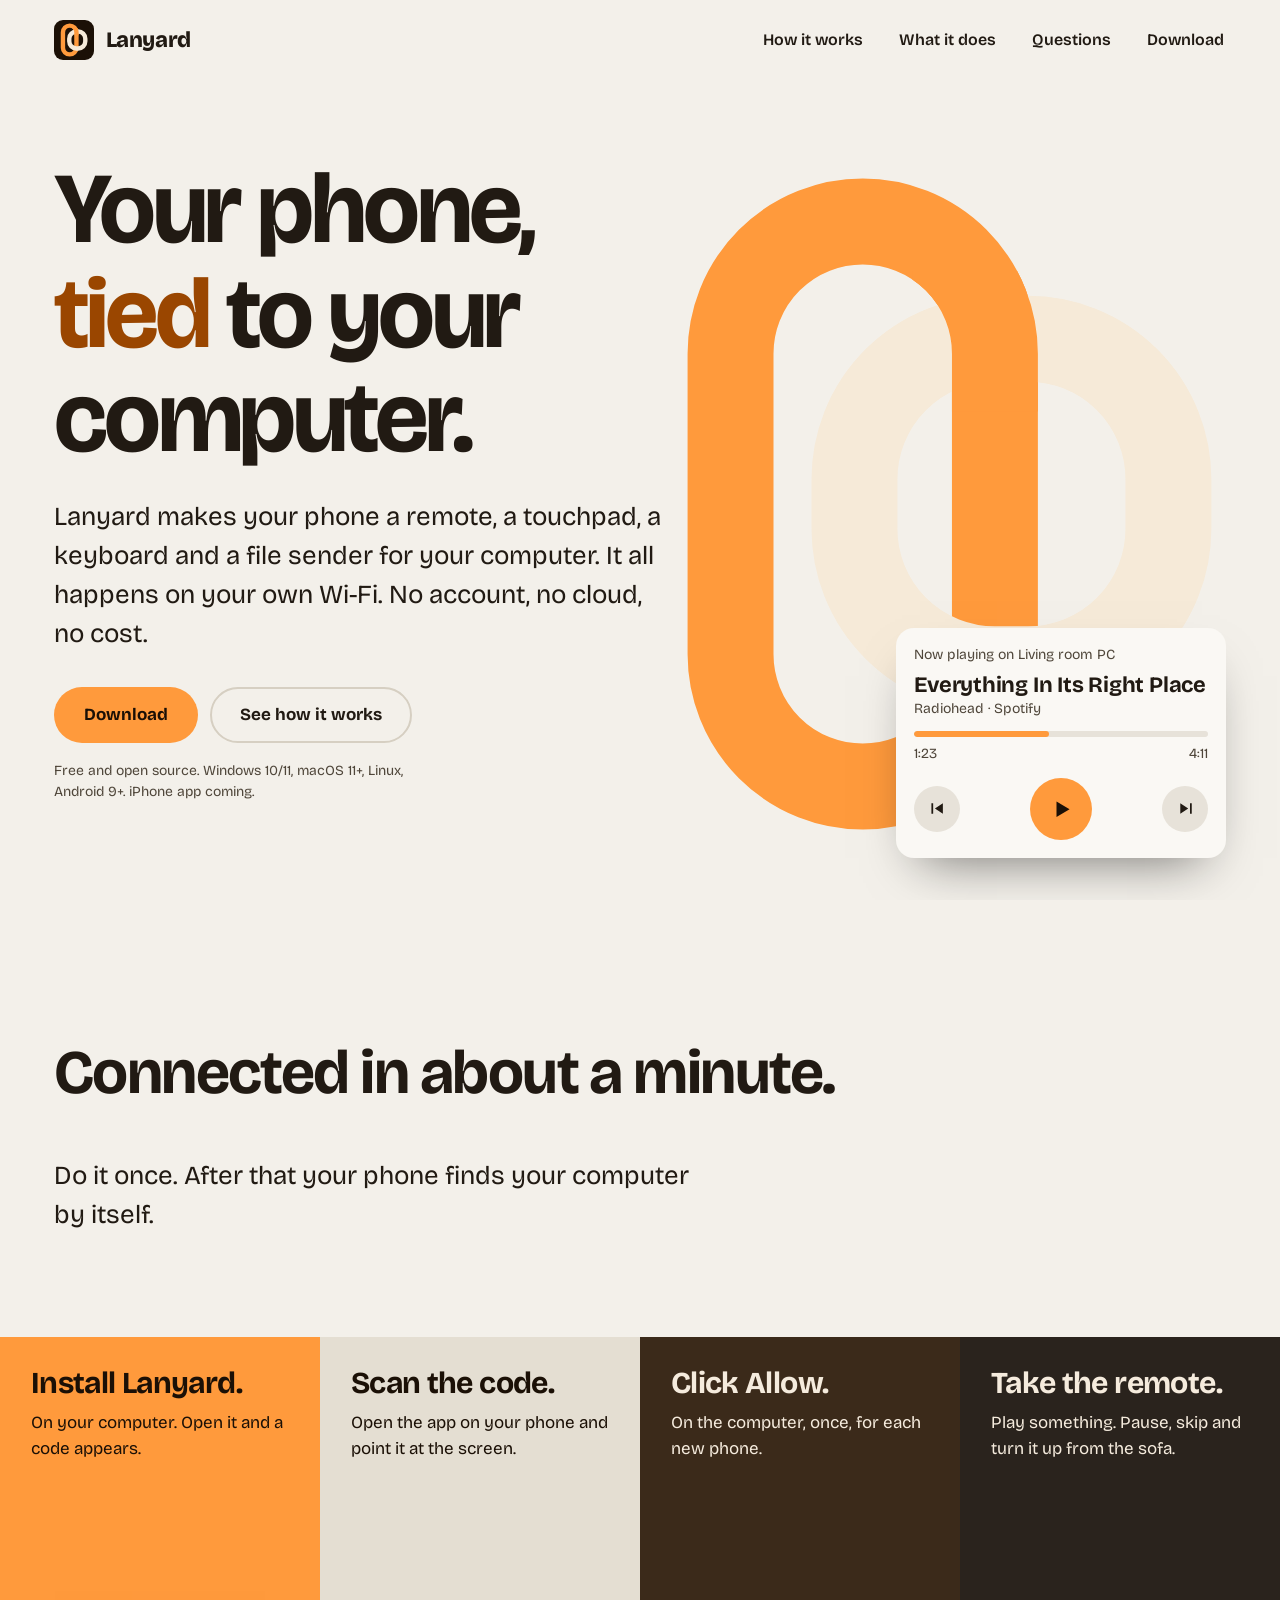
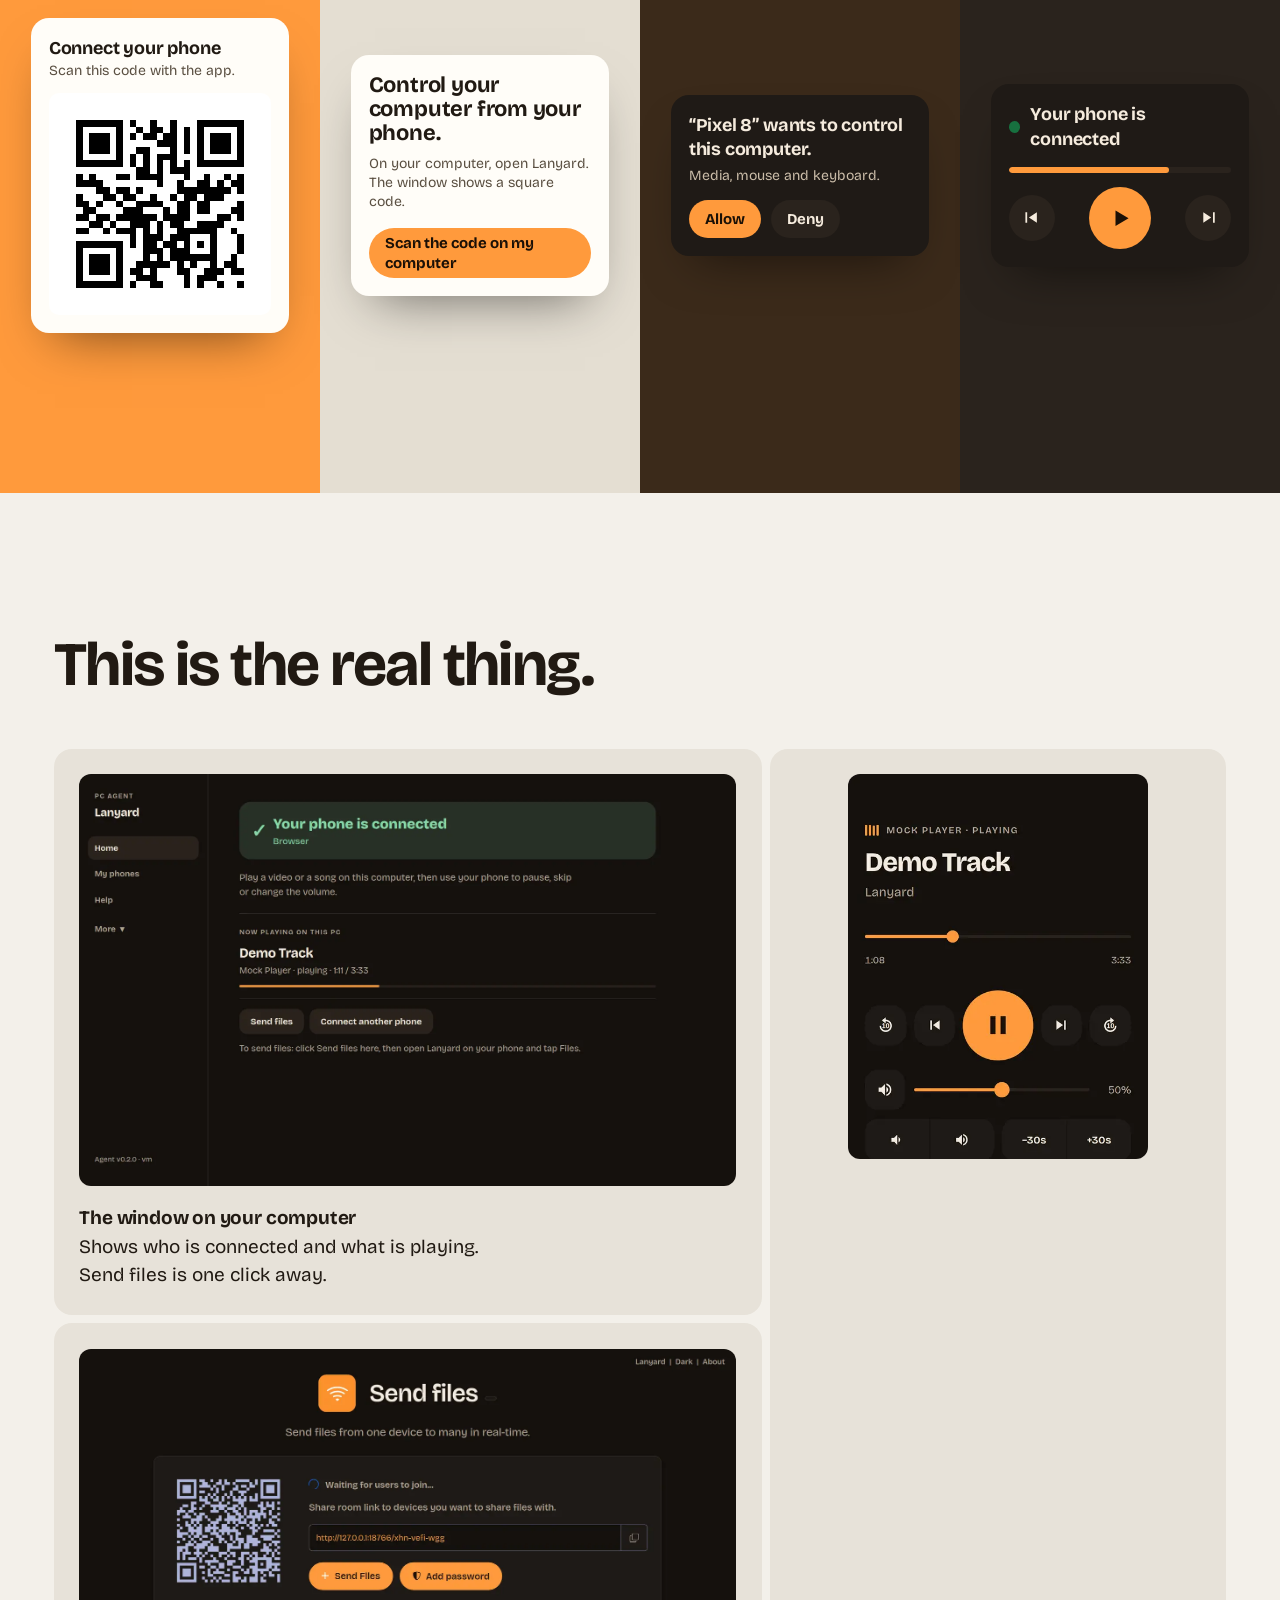
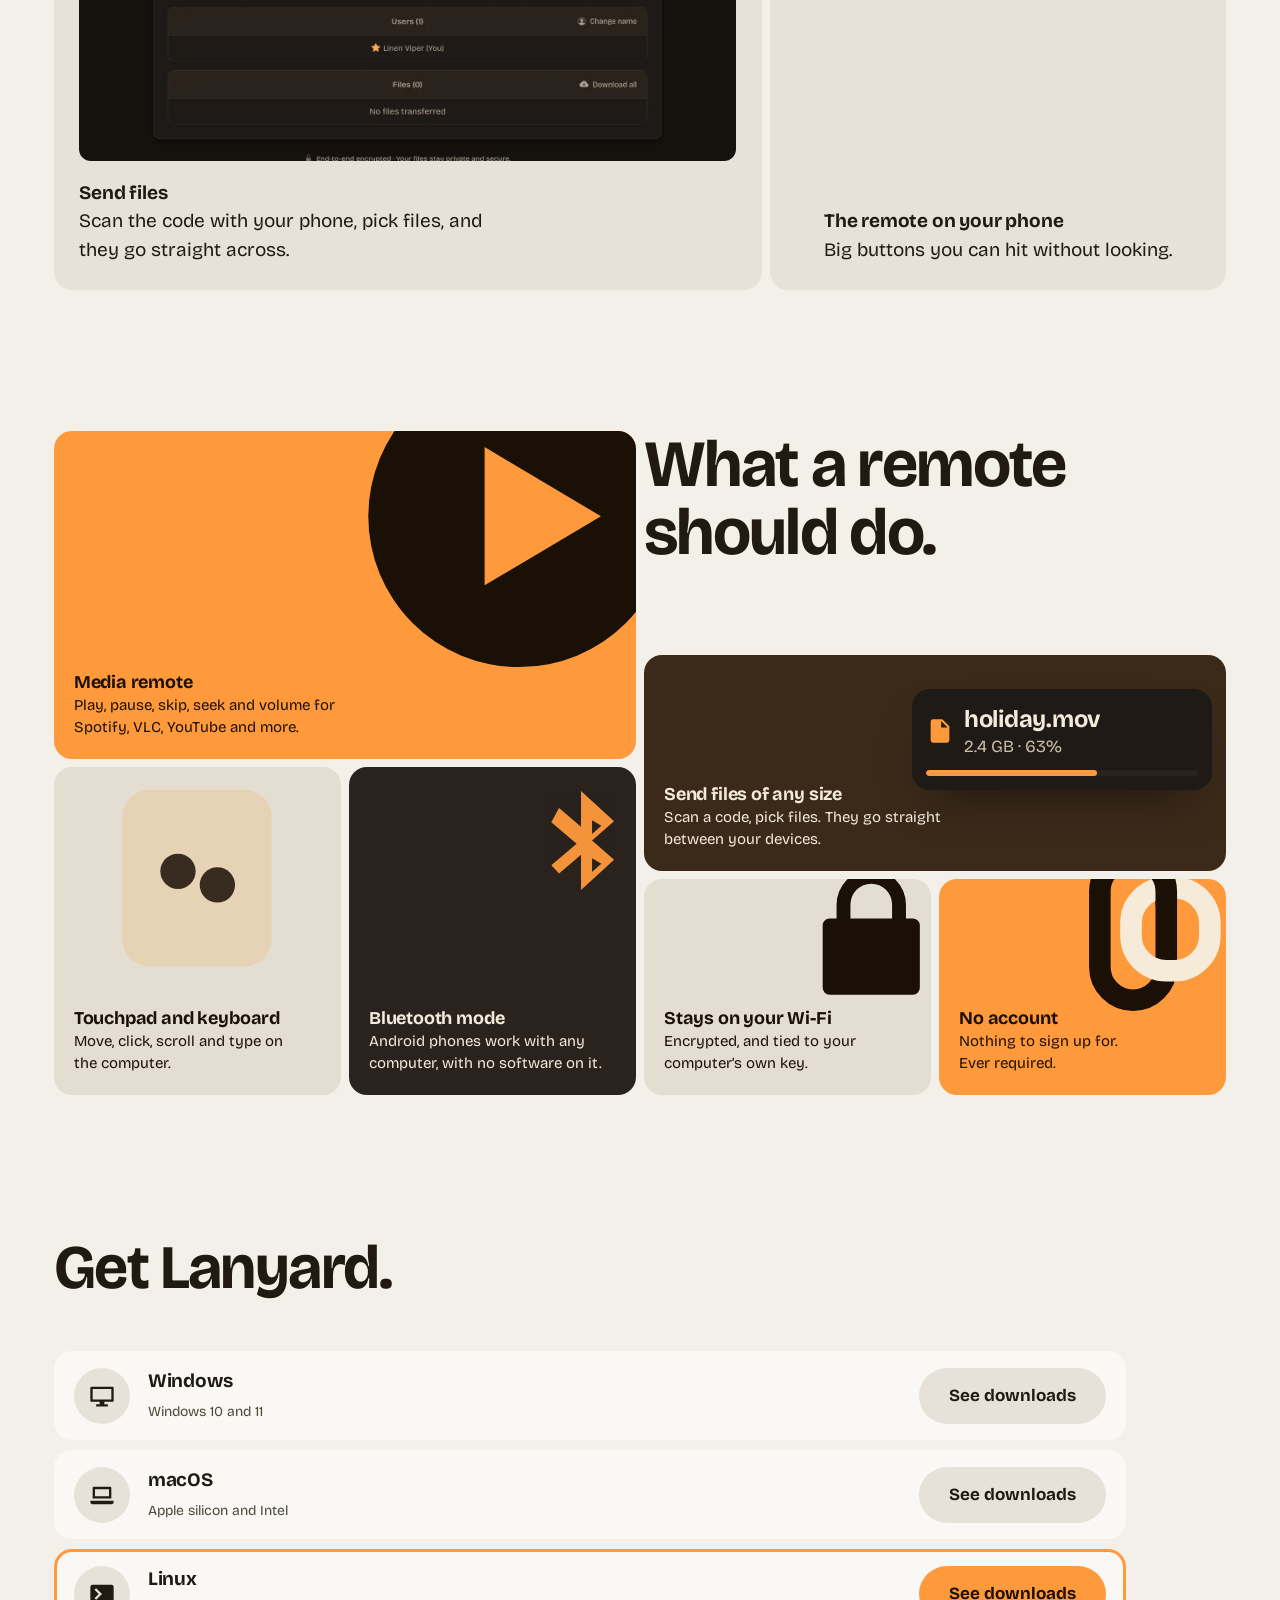
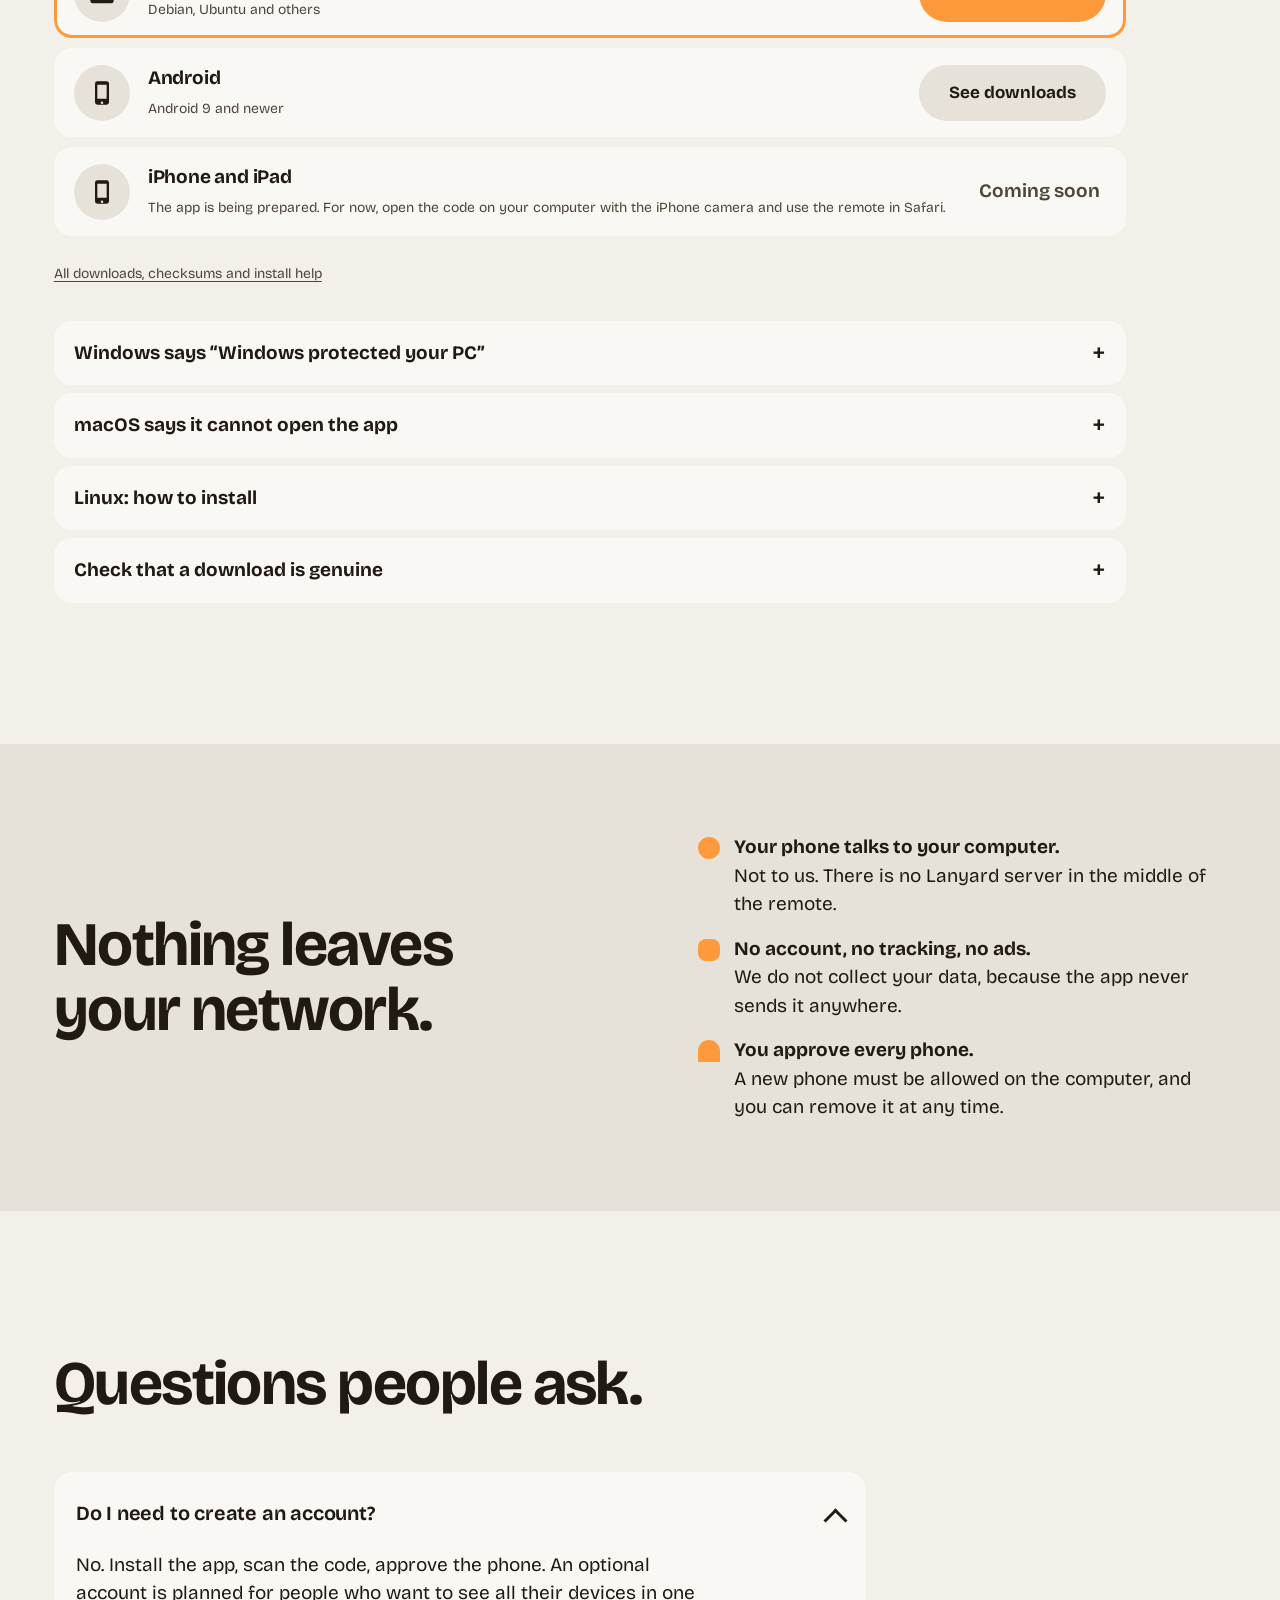
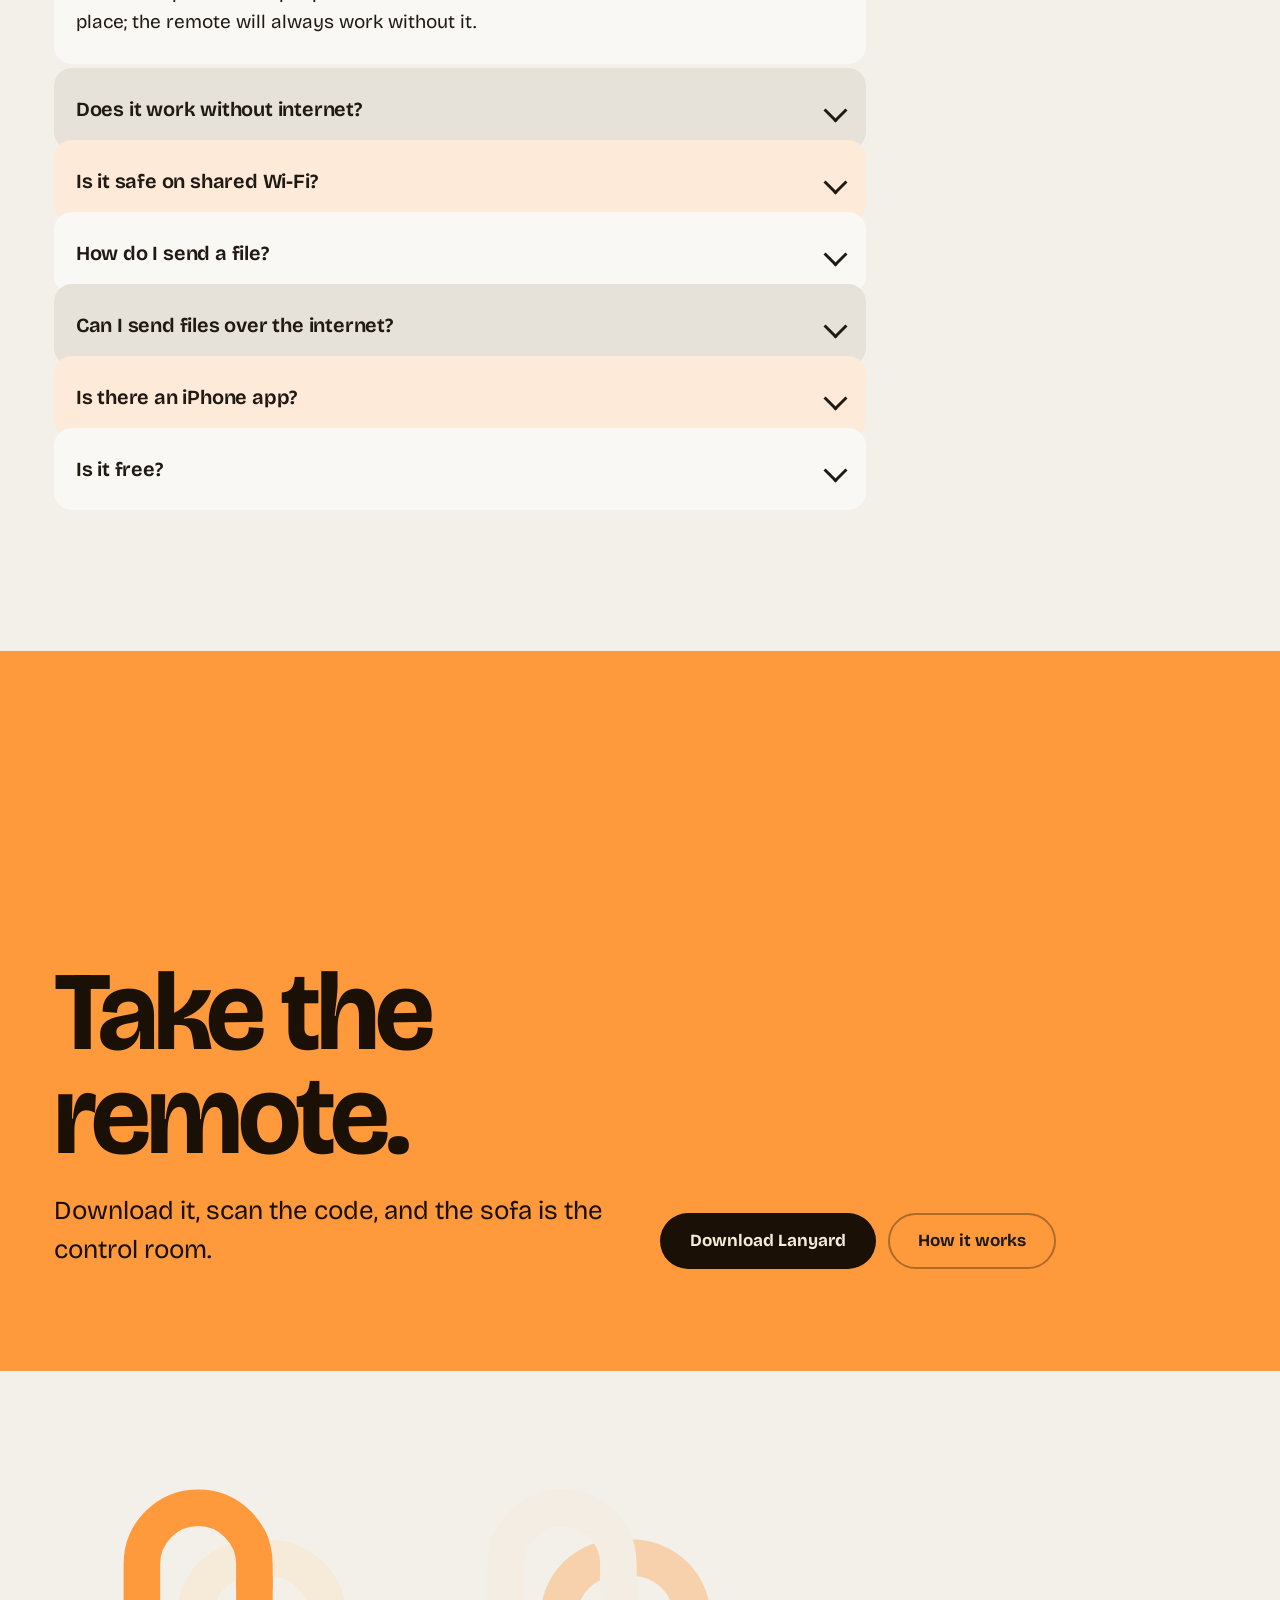
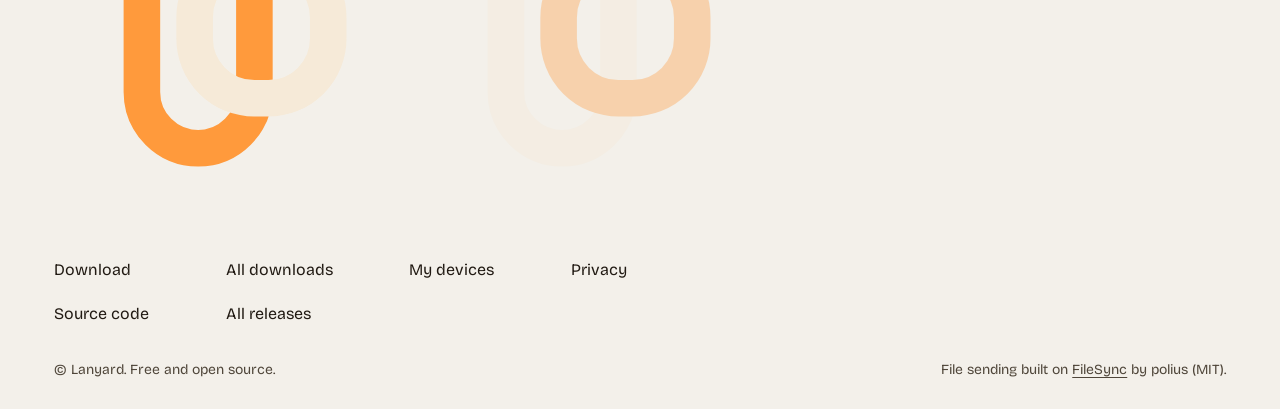
==== commit 9e838c9a: "Host the release files on the website server: downloads page, latest.json with site links, release j" ====
--- a/site/index.html
+++ b/site/index.html
@@ -196,6 +196,7 @@
     <p class="dim" id="dl-loading">Loading the latest version…</p>
   </div>
   <p class="dl-foot" id="dl-foot"></p>
+  <p class="dl-foot"><a href="downloads.html">All downloads, checksums and install help</a></p>
   <div class="notes">
     <details><summary>Windows says “Windows protected your PC”</summary><p>The installer is not yet signed by a known publisher, so SmartScreen warns. Choose <b>More info</b>, then <b>Run anyway</b>. When it asks, allow access on <b>Private networks</b> so your phone can reach the computer.</p></details>
     <details><summary>macOS says it cannot open the app</summary><p>Open the <code>.dmg</code> and drag Lanyard to Applications. If macOS cannot verify the app, right-click it and choose <b>Open</b> once. Then allow <b>Accessibility</b> (System Settings, Privacy &amp; Security) so the phone can use the media keys, mouse and keyboard, and allow <b>Local Network</b> when asked. Song titles and progress are not available on macOS; play, pause, skip and volume work.</p></details>
@@ -241,7 +242,7 @@
     <svg viewBox="0 0 1024 1024" style="--l1:#f6ead8;--l2:#ff9a3c;opacity:.35"><use href="#loops" width="1024" height="1024"/></svg>
   </div>
   <nav class="foot-links" aria-label="Footer">
-    <a href="#download">Download</a><a href="devices.html">My devices</a><a href="privacy.html">Privacy</a>
+    <a href="#download">Download</a><a href="downloads.html">All downloads</a><a href="devices.html">My devices</a><a href="privacy.html">Privacy</a>
     <a href="https://github.com/malinanu/phonetodesktop">Source code</a><a href="https://github.com/malinanu/phonetodesktop/releases/latest">All releases</a>
   </nav>
   <div class="foot-note"><span>© Lanyard. Free and open source.</span><span>File sending built on <a href="https://github.com/polius/FileSync">FileSync</a> by polius (MIT).</span></div>
--- a/site/site.css
+++ b/site/site.css
@@ -236,3 +236,12 @@
 .acct-code { font-size: clamp(1.8rem, 5vw, 2.6rem); font-weight: 800; letter-spacing: .12em; background: var(--field); border: 1px dashed var(--line); border-radius: var(--radius); padding: 16px 22px; display: inline-block; user-select: all; }
 .acct-msg { margin-top: 18px; padding: 14px 18px; border-radius: 14px; background: var(--field-2); }
 .acct-msg.bad { color: var(--bad); border: 1px solid var(--bad); background: transparent; }
+
+/* Downloads page (downloads.html) */
+.dl-page .dl { padding: 0; max-width: none; margin: 10px 0 8px; }
+.dl-page .dl-row .sha { font-size: .78rem; overflow-wrap: anywhere; user-select: all; }
+.dl-page .dl-row .meta a { text-decoration: underline; }
+.dl-page .notes { padding: 0; margin-top: 8px; }
+.dl-page .dl-row:target, .dl-page .dl-row:focus { outline: 3px solid var(--accent); outline-offset: -3px; }
+.dl-page #dl-foot a { text-decoration: underline; }
+.dl-page .dl-row .meta { display: block; margin-top: 2px; }
